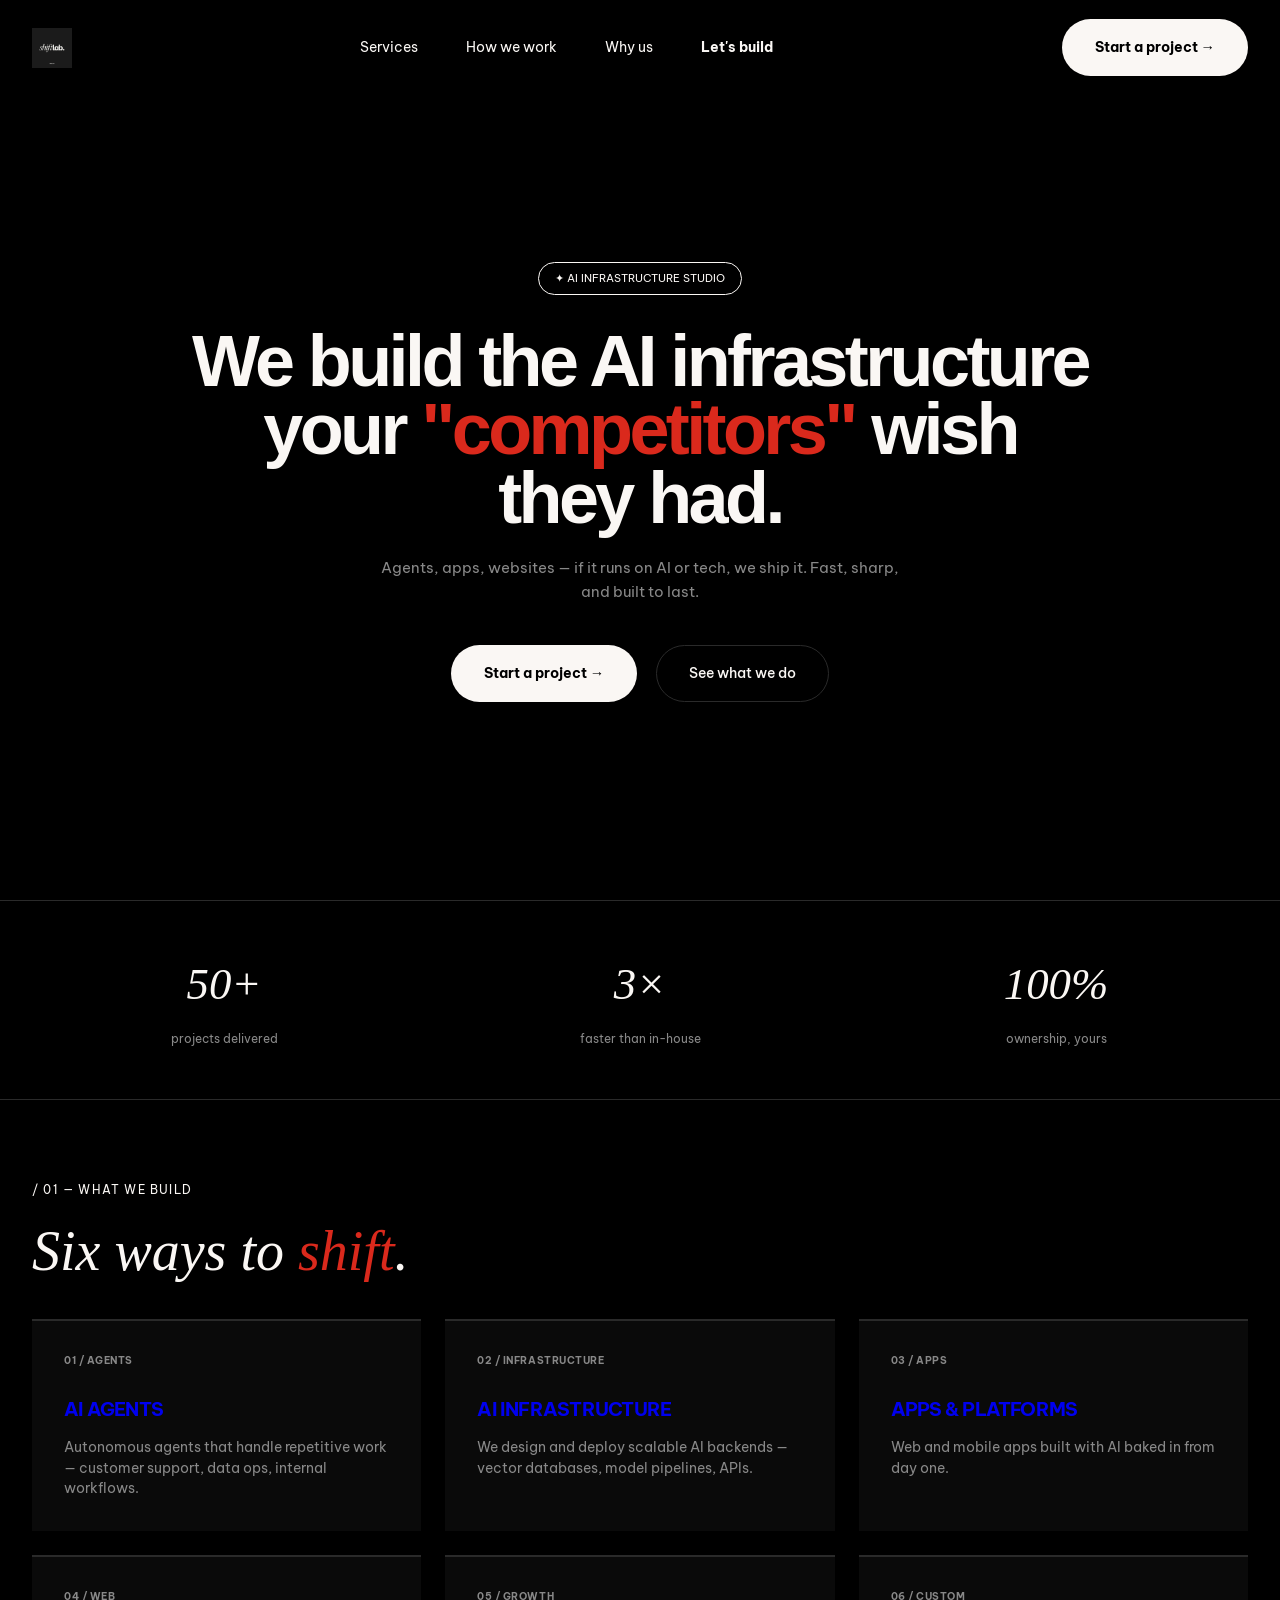
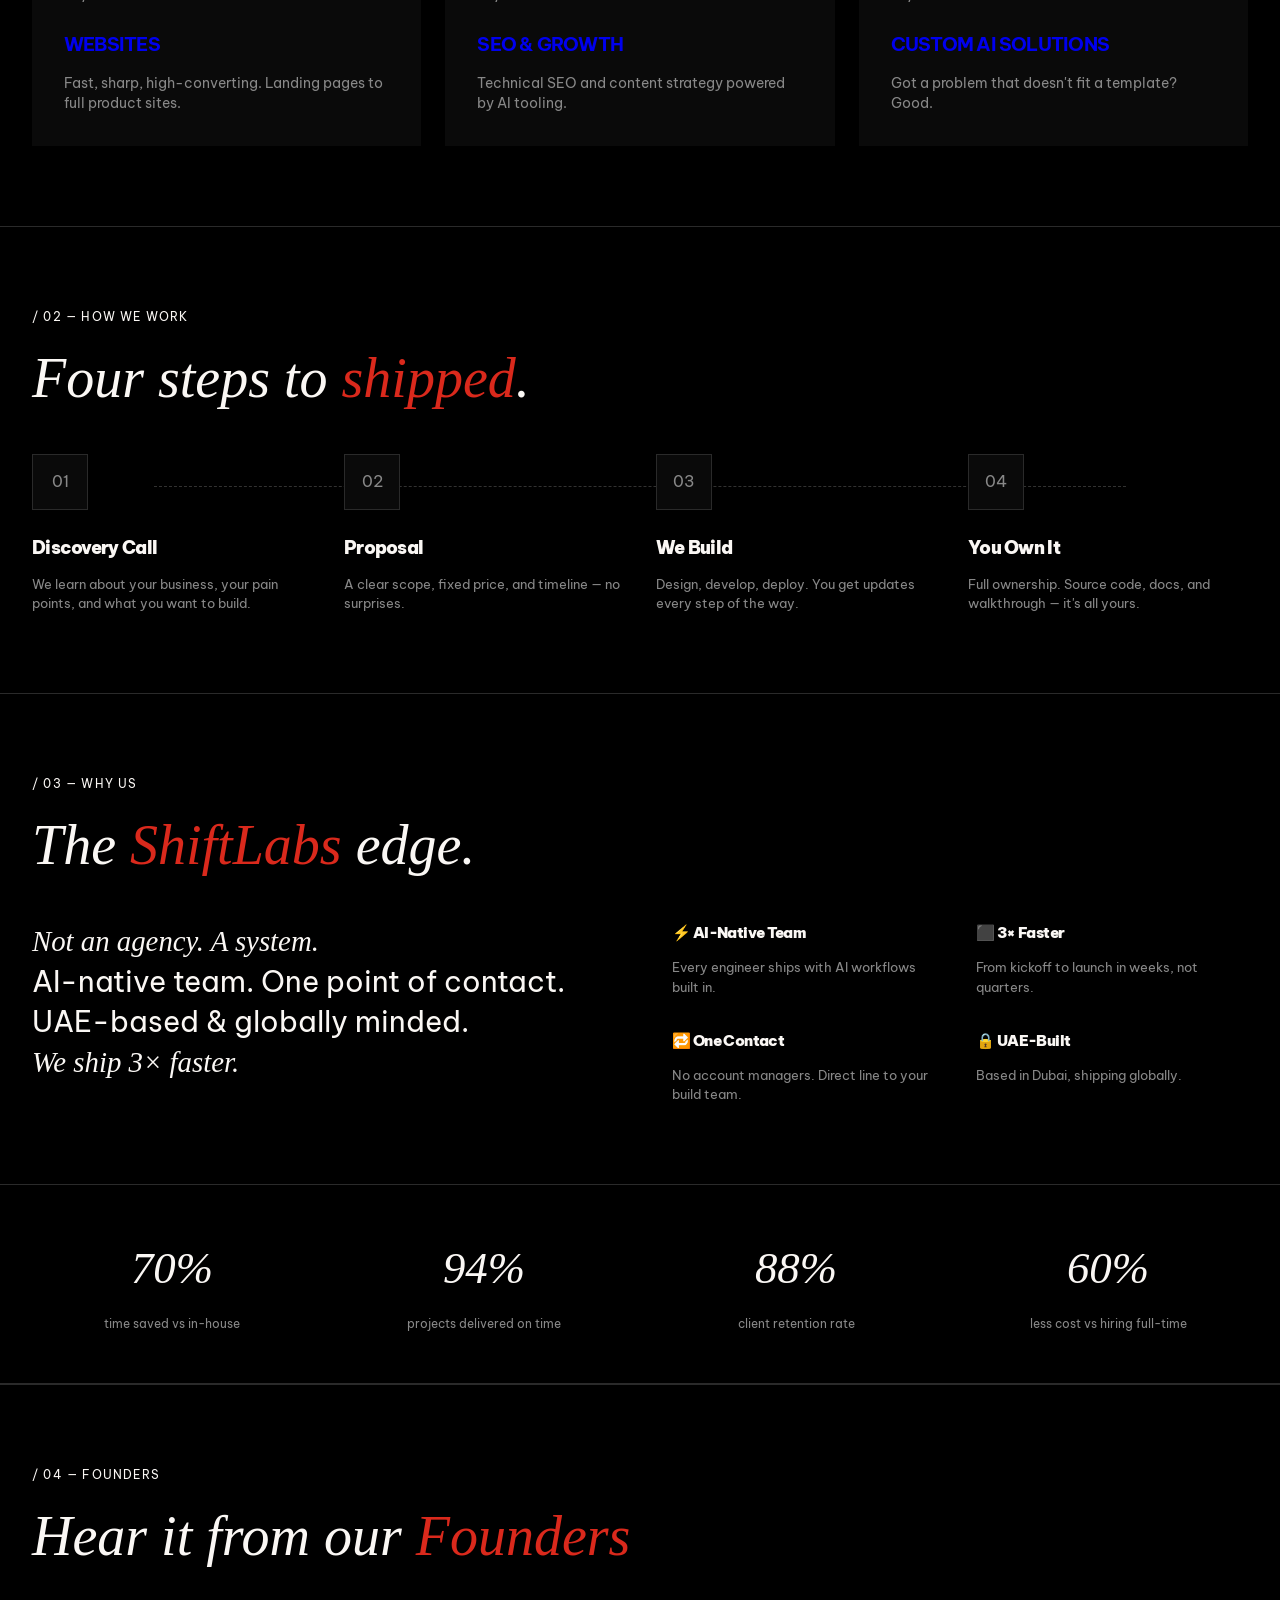
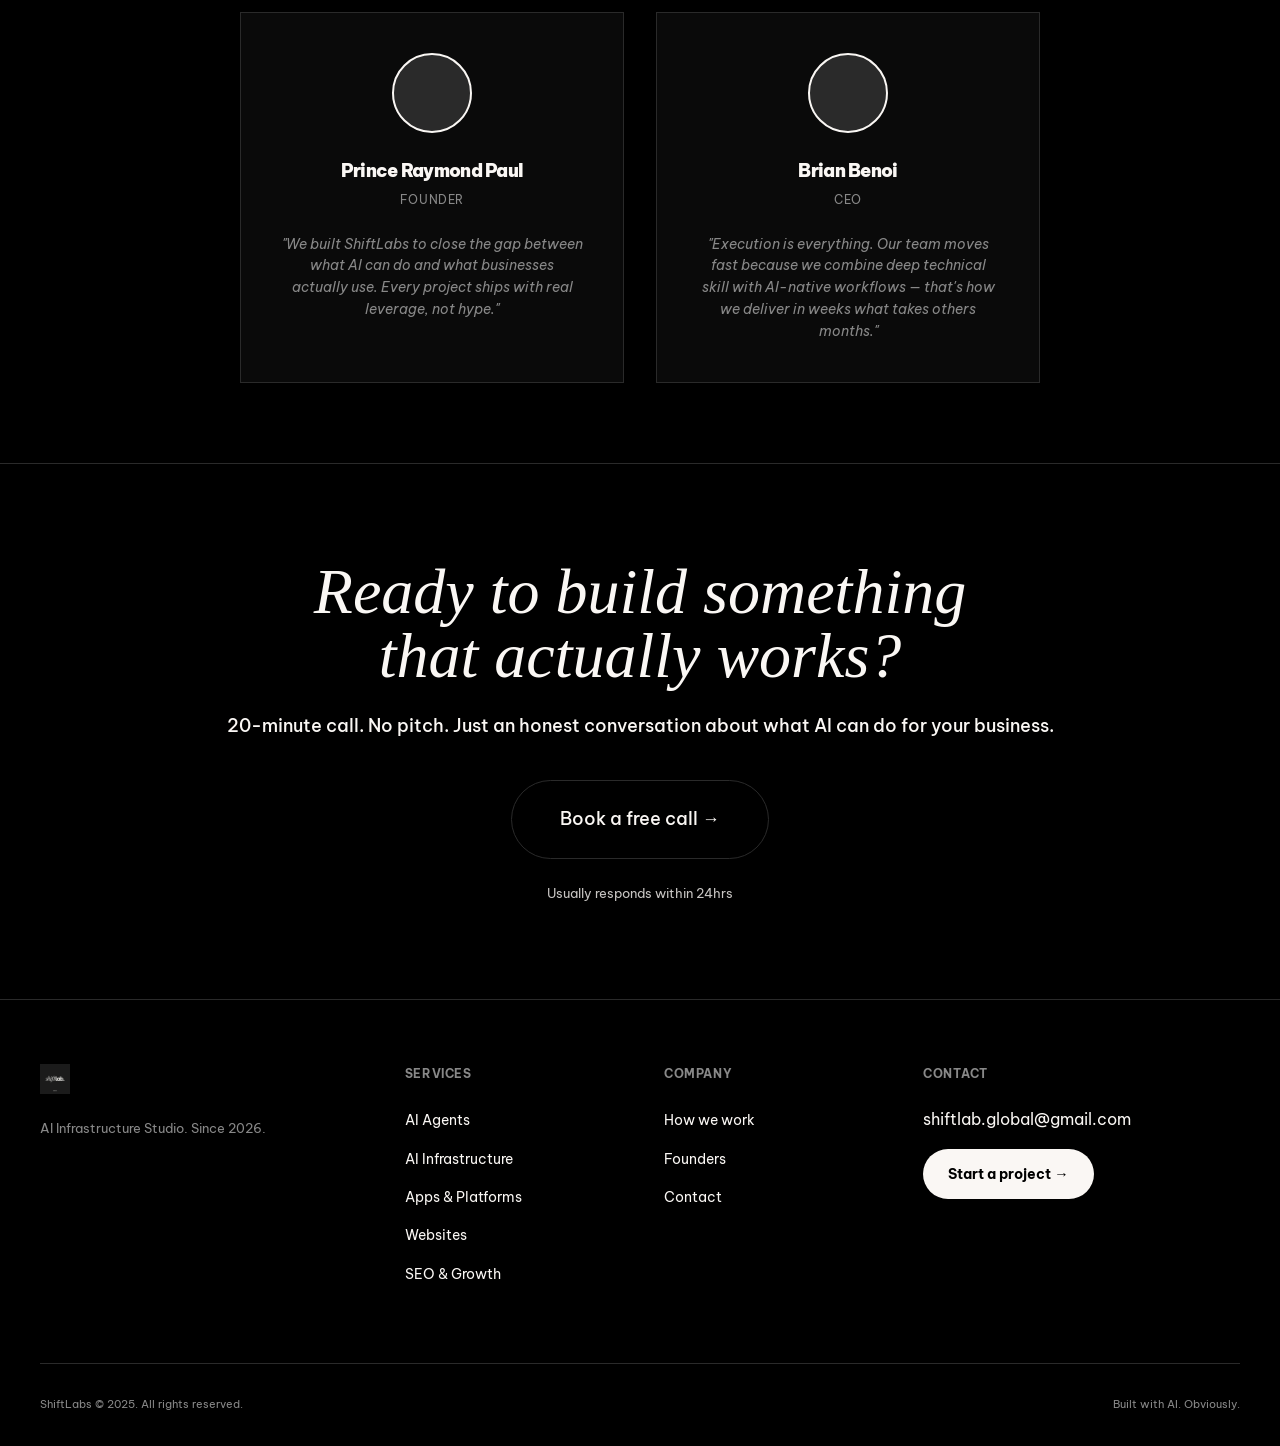
==== index.html @ 35744b7e "Add 6 project pages (Nova, Atlas, Flow, Vertex, Rise, Synapse) with linked service cards" ====
<!DOCTYPE html>
<html lang="en">
<head>
    <meta charset="UTF-8">
    <meta name="viewport" content="width=device-width, initial-scale=1.0">
    <title>ShiftLabs — AI Infrastructure Agency</title>
    <link rel="preconnect" href="https://fonts.googleapis.com">
    <link rel="preconnect" href="https://fonts.gstatic.com" crossorigin>
    <link href="https://fonts.googleapis.com/css2?family=Be+Vietnam+Pro:wght@400;500;700;900&family=DM+Serif+Display:ital@1&family=Space+Mono:wght@400;700&display=swap" rel="stylesheet">
    <link rel="stylesheet" href="index.css">
</head>
<body>

    <nav id="navbar">
        <a href="#" class="logo">
            <img src="logo-dark.png" alt="ShiftLabs logo" style="height: 40px; width: auto;">
        </a>
        <div class="nav-links">
            <a href="#services">Services</a>
            <a href="#process">How we work</a>
            <a href="#why-us">Why us</a>
            <a href="#final-cta">Let's build</a>
        </div>
        <a href="https://cal.com/prince-raymond-paul-zqkent/30min" target="_blank" class="btn btn-primary">Start a project →</a>
    </nav>

    <main>
        <!-- HERO -->
        <section id="hero">
            <div class="hero-content">
                <div class="badge">✦ AI Infrastructure Studio</div>
                <h1 class="hero-title">
                    We build the AI infrastructure your <span class="highlight-red">"competitors"</span> wish they had.
                </h1>
                <p class="hero-sub">
                    Agents, apps, websites — if it runs on AI or tech, we ship it. Fast, sharp, and built to last.
                </p>
                <div class="hero-ctas">
                    <a href="https://cal.com/prince-raymond-paul-zqkent/30min" target="_blank" class="btn btn-primary">Start a project →</a>
                    <a href="#services" class="btn btn-outline">See what we do</a>
                </div>
            </div>
        </section>

        <!-- STATS BAND -->
        <section id="stats-band" class="full">
            <div class="container">
                <div class="stats-grid">
                    <div class="stat-item">
                        <span class="stat-value">50+</span>
                        <span class="stat-label">Projects delivered</span>
                    </div>
                    <div class="stat-item">
                        <span class="stat-value">3×</span>
                        <span class="stat-label">Faster than in-house</span>
                    </div>
                    <div class="stat-item">
                        <span class="stat-value">100%</span>
                        <span class="stat-label">Ownership, yours</span>
                    </div>
                </div>
            </div>
        </section>

        <!-- WHAT WE BUILD / SERVICES -->
        <section id="services">
            <span class="section-label">/ 01 — WHAT WE BUILD</span>
            <h2 class="serif">Six ways to <span class="highlight-red">shift</span>.</h2>

            <div class="services-grid">
                <a href="projects/nova.html" class="card" style="text-decoration: none; display: block;">
                    <div class="card-tag">01 / AGENTS</div>
                    <h3 class="card-title">AI Agents</h3>
                    <p class="card-body">
                        Autonomous agents that handle repetitive work — customer support, data ops, internal workflows.
                    </p>
                </a>
                <a href="projects/atlas.html" class="card" style="text-decoration: none; display: block;">
                    <div class="card-tag">02 / INFRASTRUCTURE</div>
                    <h3 class="card-title">AI Infrastructure</h3>
                    <p class="card-body">
                        We design and deploy scalable AI backends — vector databases, model pipelines, APIs.
                    </p>
                </a>
                <a href="projects/flow.html" class="card" style="text-decoration: none; display: block;">
                    <div class="card-tag">03 / APPS</div>
                    <h3 class="card-title">Apps & Platforms</h3>
                    <p class="card-body">
                        Web and mobile apps built with AI baked in from day one.
                    </p>
                </a>
                <a href="projects/vertex.html" class="card" style="text-decoration: none; display: block;">
                    <div class="card-tag">04 / WEB</div>
                    <h3 class="card-title">Websites</h3>
                    <p class="card-body">
                        Fast, sharp, high-converting. Landing pages to full product sites.
                    </p>
                </a>
                <a href="projects/rise.html" class="card" style="text-decoration: none; display: block;">
                    <div class="card-tag">05 / GROWTH</div>
                    <h3 class="card-title">SEO & Growth</h3>
                    <p class="card-body">
                        Technical SEO and content strategy powered by AI tooling.
                    </p>
                </a>
                <a href="projects/synapse.html" class="card" style="text-decoration: none; display: block;">
                    <div class="card-tag">06 / CUSTOM</div>
                    <h3 class="card-title">Custom AI Solutions</h3>
                    <p class="card-body">
                        Got a problem that doesn't fit a template? Good.
                    </p>
                </a>
            </div>
        </section>

        <!-- HOW WE WORK -->
        <section id="process">
            <span class="section-label">/ 02 — HOW WE WORK</span>
            <h2 class="serif">Four steps to <span class="highlight-red">shipped</span>.</h2>

            <div class="process-timeline">
                <div class="step">
                    <div class="step-num">01</div>
                    <h4 class="step-title">Discovery Call</h4>
                    <p class="step-desc">We learn about your business, your pain points, and what you want to build.</p>
                </div>
                <div class="step">
                    <div class="step-num">02</div>
                    <h4 class="step-title">Proposal</h4>
                    <p class="step-desc">A clear scope, fixed price, and timeline — no surprises.</p>
                </div>
                <div class="step">
                    <div class="step-num">03</div>
                    <h4 class="step-title">We Build</h4>
                    <p class="step-desc">Design, develop, deploy. You get updates every step of the way.</p>
                </div>
                <div class="step">
                    <div class="step-num">04</div>
                    <h4 class="step-title">You Own It</h4>
                    <p class="step-desc">Full ownership. Source code, docs, and walkthrough — it's all yours.</p>
                </div>
            </div>
        </section>

        <!-- WHY SHIFTLABS -->
        <section id="why-us">
            <span class="section-label">/ 03 — WHY US</span>
            <h2 class="serif">The <span class="highlight-red">ShiftLabs</span> edge.</h2>

            <div class="why-container">
                <div class="why-statement">
                    <span class="serif">Not an agency. A system.</span><br>
                    AI-native team. One point of contact.<br>
                    UAE-based & globally minded.<br>
                    <span class="serif">We ship 3× faster.</span>
                </div>
                <div class="why-props">
                    <div class="prop-item">
                        <h4>⚡ AI-Native Team</h4>
                        <p class="prop-desc">Every engineer ships with AI workflows built in.</p>
                    </div>
                    <div class="prop-item">
                        <h4>⬛ 3× Faster</h4>
                        <p class="prop-desc">From kickoff to launch in weeks, not quarters.</p>
                    </div>
                    <div class="prop-item">
                        <h4>🔁 One Contact</h4>
                        <p class="prop-desc">No account managers. Direct line to your build team.</p>
                    </div>
                    <div class="prop-item">
                        <h4>🔒 UAE-Built</h4>
                        <p class="prop-desc">Based in Dubai, shipping globally.</p>
                    </div>
                </div>
            </div>
        </section>

        <!-- OUTCOMES BAND -->
        <section id="outcomes-band" class="full">
            <div class="container">
                <div class="stats-grid">
                    <div class="stat-item">
                        <span class="stat-value">70%</span>
                        <span class="stat-label">Time saved vs in-house</span>
                    </div>
                    <div class="stat-item">
                        <span class="stat-value">94%</span>
                        <span class="stat-label">Projects delivered on time</span>
                    </div>
                    <div class="stat-item">
                        <span class="stat-value">88%</span>
                        <span class="stat-label">Client retention rate</span>
                    </div>
                    <div class="stat-item">
                        <span class="stat-value">60%</span>
                        <span class="stat-label">Less cost vs hiring full-time</span>
                    </div>
                </div>
            </div>
        </section>

        <!-- FOUNDERS -->
        <section id="founders">
            <span class="section-label">/ 04 — FOUNDERS</span>
            <h2 class="serif">Hear it from our <span class="highlight-red">Founders</span></h2>

            <div class="founders-grid">
                <div class="founder-card">
                    <div class="founder-photo"></div>
                    <h4 class="founder-name">Prince Raymond Paul</h4>
                    <span class="founder-title">Founder</span>
                    <p class="founder-quote">
                        "We built ShiftLabs to close the gap between what AI can do and what businesses actually use. Every project ships with real leverage, not hype."
                    </p>
                </div>
                <div class="founder-card">
                    <div class="founder-photo"></div>
                    <h4 class="founder-name">Brian Benoi</h4>
                    <span class="founder-title">CEO</span>
                    <p class="founder-quote">
                        "Execution is everything. Our team moves fast because we combine deep technical skill with AI-native workflows — that's how we deliver in weeks what takes others months."
                    </p>
                </div>

            </div>
        </section>

        <!-- FINAL CTA -->
        <section id="final-cta" class="full">
            <div class="container">
                <h2 class="serif">Ready to build something<br>that actually works?</h2>
                <p class="sub mono">
                    20-minute call. No pitch. Just an honest conversation about what AI can do for your business.
                </p>
                <a href="https://cal.com/prince-raymond-paul-zqkent/30min" target="_blank" class="btn btn-dark" style="padding: 1.5rem 3rem; font-size: 1.1rem;">Book a free call →</a>
                <p class="mono" style="margin-top: 1.5rem; font-size: 0.8rem; opacity: 0.8;">Usually responds within 24hrs</p>
            </div>
        </section>
    </main>

    <footer>
        <div class="container">
            <div class="footer-grid">
                <div class="footer-brand">
                    <a href="#" class="logo" style="margin-bottom: 1.5rem;">
                        <img src="logo-dark.png" alt="ShiftLabs logo" style="height: 30px; width: auto;">
                    </a>
                    <p class="mono" style="color: var(--muted); font-size: 0.8rem;">AI Infrastructure Studio. Since 2026.</p>
                </div>
                <div class="footer-col">
                    <h5>Services</h5>
                    <ul class="footer-links mono">
                        <li><a href="projects/nova.html">AI Agents</a></li>
                        <li><a href="projects/atlas.html">AI Infrastructure</a></li>
                        <li><a href="projects/flow.html">Apps & Platforms</a></li>
                        <li><a href="projects/vertex.html">Websites</a></li>
                        <li><a href="projects/rise.html">SEO & Growth</a></li>
                    </ul>
                </div>
                <div class="footer-col">
                    <h5>Company</h5>
                    <ul class="footer-links mono">
                        <li><a href="#">How we work</a></li>
                        <li><a href="#">Founders</a></li>
                        <li><a href="#">Contact</a></li>
                    </ul>
                </div>
                <div class="footer-col" id="contact">
                    <h5>Contact</h5>
                    <a href="mailto:shiftlab.global@gmail.com" class="mono" style="color: var(--cream); text-decoration: none; display: block; margin-bottom: 1rem;">shiftlab.global@gmail.com</a>
                    <a href="https://cal.com/prince-raymond-paul-zqkent/30min" target="_blank" class="btn btn-primary" style="padding: 0.8rem 1.5rem;">Start a project →</a>
                </div>
            </div>
            <div class="footer-bottom mono">
                <span>ShiftLabs © 2025. All rights reserved.</span>
                <span>Built with AI. Obviously.</span>
            </div>
        </div>
    </footer>

    <script>
        const navbar = document.getElementById('navbar');
        window.addEventListener('scroll', () => {
            if (window.scrollY > 50) {
                navbar.style.background = 'rgba(0, 0, 0, 0.9)';
                navbar.style.borderBottomColor = 'var(--border)';
            } else {
                navbar.style.background = 'transparent';
                navbar.style.borderBottomColor = 'transparent';
            }
        });
    </script>
</body>
</html>
---- index.css ----
:root {
  --bg: #000000;
  --surface: #0a0a0a;
  --accent: #FAF7F4;
  --cream: #FAF7F4;
  --muted: #888888;
  --border: #2A2A2A;
  --font-display: "Times New Roman", "Times", serif;
  --font-main: "Be Vietnam Pro", sans-serif;
  --radius: 12px;
  --transition: all 0.4s cubic-bezier(0.23, 1, 0.32, 1);
}

* {
  margin: 0;
  padding: 0;
  box-sizing: border-box;
  -webkit-font-smoothing: antialiased;
}

body {
  background-color: var(--bg);
  color: var(--cream);
  font-family: var(--font-main);
  overflow-x: hidden;
  line-height: 1.6;
}

h1, h2, h3, h4 {
  font-family: var(--font-main);
  font-style: normal;
  font-weight: 900;
  letter-spacing: -0.04em;
}

.serif {
  font-family: var(--font-display) !important;
  font-style: italic !important;
  font-weight: 400 !important;
  letter-spacing: 0;
}

.mono {
  font-family: var(--font-main);
  text-transform: none;
}

h1 { font-size: clamp(2.5rem, 6vw, 4.5rem); line-height: 0.95; font-weight: 900; }
h2 { font-size: clamp(2.5rem, 5vw, 3.5rem); line-height: 1.0; font-weight: 800; }
h3 { font-size: 1.8rem; font-weight: 700; }

.hero-title {
  font-family: "Helvetica Neue", "Helvetica", "Arial", sans-serif !important;
  font-weight: 900;
  letter-spacing: -0.05em;
}

.highlight-red {
  color: #da291c;
}

.section-label {
  color: var(--accent);
  font-size: 0.75rem;
  letter-spacing: 0.1em;
  margin-bottom: 1.5rem;
  display: block;
}

.btn {
  display: inline-flex;
  align-items: center;
  padding: 1rem 2rem;
  border-radius: 9999px;
  text-decoration: none;
  font-family: var(--font-main);
  font-weight: 500;
  font-size: 0.9rem;
  transition: var(--transition);
  cursor: pointer;
  border: 1px solid transparent;
}

.btn-primary {
  background-color: var(--accent);
  color: var(--bg);
  font-weight: 700;
}

.btn-primary:hover {
  transform: translateY(-2px);
  box-shadow: 0 10px 30px rgba(255, 255, 255, 0.1);
}

.btn-outline {
  border-color: var(--border);
  color: var(--cream);
}

.btn-outline:hover {
  border-color: var(--accent);
  color: var(--accent);
}

.btn-dark {
  background-color: var(--bg);
  color: var(--cream);
  border: 1px solid var(--border);
}

.btn-dark:hover {
  background-color: var(--surface);
  border-color: var(--accent);
}

section {
  padding: 5rem 2rem;
  position: relative;
  max-width: 1400px;
  margin: 0 auto;
  width: 100%;
}

section.full {
  max-width: 100%;
}

.container {
  max-width: 1200px;
  margin: 0 auto;
  width: 100%;
}

/* Navbar */
nav {
  position: fixed;
  top: 0;
  left: 0;
  width: 100%;
  padding: 1.2rem 2rem;
  display: flex;
  justify-content: space-between;
  align-items: center;
  z-index: 1000;
  border-bottom: 1px solid var(--border);
  background: rgba(0, 0, 0, 0.8);
  backdrop-filter: blur(20px);
}

.logo {
  font-size: 1.5rem;
  color: var(--accent);
  text-decoration: none;
  display: flex;
  align-items: baseline;
}

.nav-links {
  display: flex;
  gap: 3rem;
}

.nav-links a:last-child {
  color: var(--accent);
  font-weight: 700;
}

.nav-links a {
  color: var(--cream);
  text-decoration: none;
  font-size: 0.9rem;
  transition: var(--transition);
}

.nav-links a:hover {
  color: var(--accent);
}

/* Hero */
#hero {
  min-height: 100vh;
  display: flex;
  flex-direction: column;
  justify-content: center;
  align-items: center;
  text-align: center;
  padding-top: 6rem;
  padding-bottom: 2rem;
}

.hero-content {
  max-width: 900px;
}

.badge {
  display: inline-block;
  padding: 0.4rem 1rem;
  border: 1px solid var(--accent);
  color: var(--accent);
  border-radius: 9999px;
  font-size: 0.7rem;
  margin-bottom: 2rem;
  text-transform: uppercase;
}

.hero-sub {
  color: var(--muted);
  max-width: 520px;
  margin: 1.5rem auto 2.5rem;
  font-size: 0.95rem;
}

.hero-ctas {
  display: flex;
  gap: 1.2rem;
  justify-content: center;
}

/* Stats Bands */
#stats-band,
#outcomes-band {
  border-top: 1px solid var(--border);
  border-bottom: 1px solid var(--border);
  padding: 3rem 2rem;
  text-align: center;
}

.stats-grid {
  display: grid;
  grid-template-columns: repeat(3, 1fr);
  gap: 3rem;
}

#outcomes-band .stats-grid {
  grid-template-columns: repeat(4, 1fr);
}

.stat-item {
  text-align: center;
}

.stat-value {
  font-family: var(--font-display);
  font-size: 2.8rem;
  font-style: italic;
  display: block;
  margin-bottom: 0.3rem;
}

.stat-label {
  color: var(--muted);
  font-size: 0.75rem;
  text-transform: lowercase;
}

/* Services - 6 cards grid */
.services-grid {
  display: grid;
  grid-template-columns: repeat(3, 1fr);
  gap: 1.5rem;
  margin-top: 2.5rem;
}

.card {
  background-color: var(--surface);
  padding: 2rem;
  border-top: 2px solid var(--border);
  transition: var(--transition);
}

.card:hover {
  border-top-color: var(--accent);
  transform: translateY(-4px);
  box-shadow: 0 10px 40px rgba(0, 0, 0, 0.4);
}

.card-tag {
  color: var(--muted);
  font-size: 0.65rem;
  margin-bottom: 1.5rem;
  font-weight: 700;
  letter-spacing: 0.05em;
}

.card-title {
  font-family: var(--font-main);
  font-size: 1.2rem;
  margin-bottom: 0.8rem;
  text-transform: uppercase;
}

.card-body {
  font-size: 0.85rem;
  color: var(--muted);
  line-height: 1.5;
}

/* Process Section */
#process {
  border-top: 1px solid var(--border);
}

.process-timeline {
  display: grid;
  grid-template-columns: repeat(4, 1fr);
  gap: 2rem;
  margin-top: 3rem;
  position: relative;
}

.process-timeline::before {
  content: "";
  position: absolute;
  top: 2rem;
  left: 10%;
  width: 80%;
  height: 1px;
  border-top: 1px dashed var(--accent);
  z-index: 0;
  opacity: 0.2;
}

.step {
  position: relative;
  z-index: 1;
}

.step-num {
  width: 3.5rem;
  height: 3.5rem;
  background-color: var(--surface);
  border: 1px solid var(--border);
  display: flex;
  align-items: center;
  justify-content: center;
  font-size: 1rem;
  color: var(--muted);
  margin-bottom: 1.5rem;
  transition: var(--transition);
}

.step:hover .step-num {
  border-color: var(--accent);
  color: var(--accent);
}

.step-title {
  font-size: 1.1rem;
  margin-bottom: 0.8rem;
}

.step-desc {
  color: var(--muted);
  font-size: 0.8rem;
  line-height: 1.5;
}

/* Why Us */
#why-us {
  border-top: 1px solid var(--border);
}

.why-container {
  display: grid;
  grid-template-columns: 1fr 1fr;
  gap: 4rem;
  margin-top: 3rem;
}

.why-statement {
  font-size: 1.8rem;
  line-height: 1.4;
}

.why-props {
  display: grid;
  grid-template-columns: 1fr 1fr;
  gap: 2rem;
}

.prop-item h4 {
  font-family: var(--font-main);
  font-style: normal;
  font-size: 0.95rem;
  margin-bottom: 0.8rem;
  display: flex;
  align-items: center;
  gap: 0.5rem;
}

.prop-desc {
  color: var(--muted);
  font-size: 0.8rem;
  line-height: 1.5;
}

/* Founders */
#founders {
  border-top: 1px solid var(--border);
}

.founders-grid {
  display: grid;
  grid-template-columns: repeat(2, 1fr);
  gap: 2rem;
  margin-top: 3rem;
  max-width: 800px;
  margin-left: auto;
  margin-right: auto;
}

.founder-card {
  background-color: var(--surface);
  padding: 2.5rem;
  border: 1px solid var(--border);
  transition: var(--transition);
  text-align: center;
}

.founder-card:hover {
  border-color: var(--accent);
  transform: translateY(-4px);
}

.founder-photo {
  width: 80px;
  height: 80px;
  border-radius: 50%;
  background-color: var(--border);
  margin: 0 auto 1.5rem;
  border: 2px solid var(--accent);
}

.founder-name {
  font-size: 1.1rem;
  margin-bottom: 0.3rem;
}

.founder-title {
  font-size: 0.75rem;
  color: var(--muted);
  display: block;
  margin-bottom: 1.5rem;
  text-transform: uppercase;
  letter-spacing: 0.05em;
}

.founder-quote {
  font-size: 0.85rem;
  color: var(--muted);
  line-height: 1.6;
  font-style: italic;
}

/* Final CTA */
#final-cta {
  background-color: #000000;
  color: var(--cream);
  padding: 6rem 2rem;
  max-width: 100%;
  text-align: center;
  border-top: 1px solid var(--border);
}

#final-cta h2 {
  font-size: 4rem;
  color: var(--cream);
  margin-bottom: 1.5rem;
}

#final-cta .sub {
  font-size: 1.1rem;
  margin-bottom: 2.5rem;
  font-weight: 500;
}

/* Footer */
footer {
  border-top: 1px solid var(--border);
}

footer .container {
  padding: 4rem 0 2rem;
}

.footer-grid {
  display: grid;
  grid-template-columns: 1.5fr 1fr 1fr 1.5fr;
  gap: 3rem;
  margin-bottom: 4rem;
}

.footer-col h5 {
  font-family: var(--font-main);
  font-size: 0.75rem;
  color: var(--muted);
  margin-bottom: 1.5rem;
  text-transform: uppercase;
  letter-spacing: 0.05em;
}

.footer-links {
  list-style: none;
}

.footer-links li {
  margin-bottom: 0.8rem;
}

.footer-links a {
  color: var(--cream);
  text-decoration: none;
  font-size: 0.85rem;
  transition: var(--transition);
}

.footer-links a:hover {
  color: var(--accent);
}

.footer-bottom {
  display: flex;
  justify-content: space-between;
  padding-top: 2rem;
  border-top: 1px solid var(--border);
  color: var(--muted);
  font-size: 0.7rem;
}

/* Responsive */
@media (max-width: 1024px) {
  .services-grid {
    grid-template-columns: repeat(2, 1fr);
  }

  .founders-grid {
    grid-template-columns: repeat(2, 1fr);
  }

  .process-timeline, .why-container, .why-props, .footer-grid {
    grid-template-columns: 1fr;
    gap: 2rem;
  }

  .process-timeline::before { display: none; }

  h1 { font-size: 3rem; }
  h2 { font-size: 2.2rem; }

  #final-cta h2 { font-size: 2.5rem; }

  .nav-links { display: none; }

  .stats-grid,
  #outcomes-band .stats-grid {
    grid-template-columns: repeat(2, 1fr);
    gap: 2rem;
  }
}

@media (max-width: 640px) {
  .services-grid {
    grid-template-columns: 1fr;
  }

  .founders-grid {
    grid-template-columns: 1fr;
  }

  #hero {
    min-height: 70vh;
  }

  section {
    padding: 3rem 1.5rem;
  }

  .stats-grid,
  #outcomes-band .stats-grid {
    grid-template-columns: 1fr;
    gap: 1.5rem;
  }

  footer .container {
    padding: 3rem 0 1.5rem;
  }
}
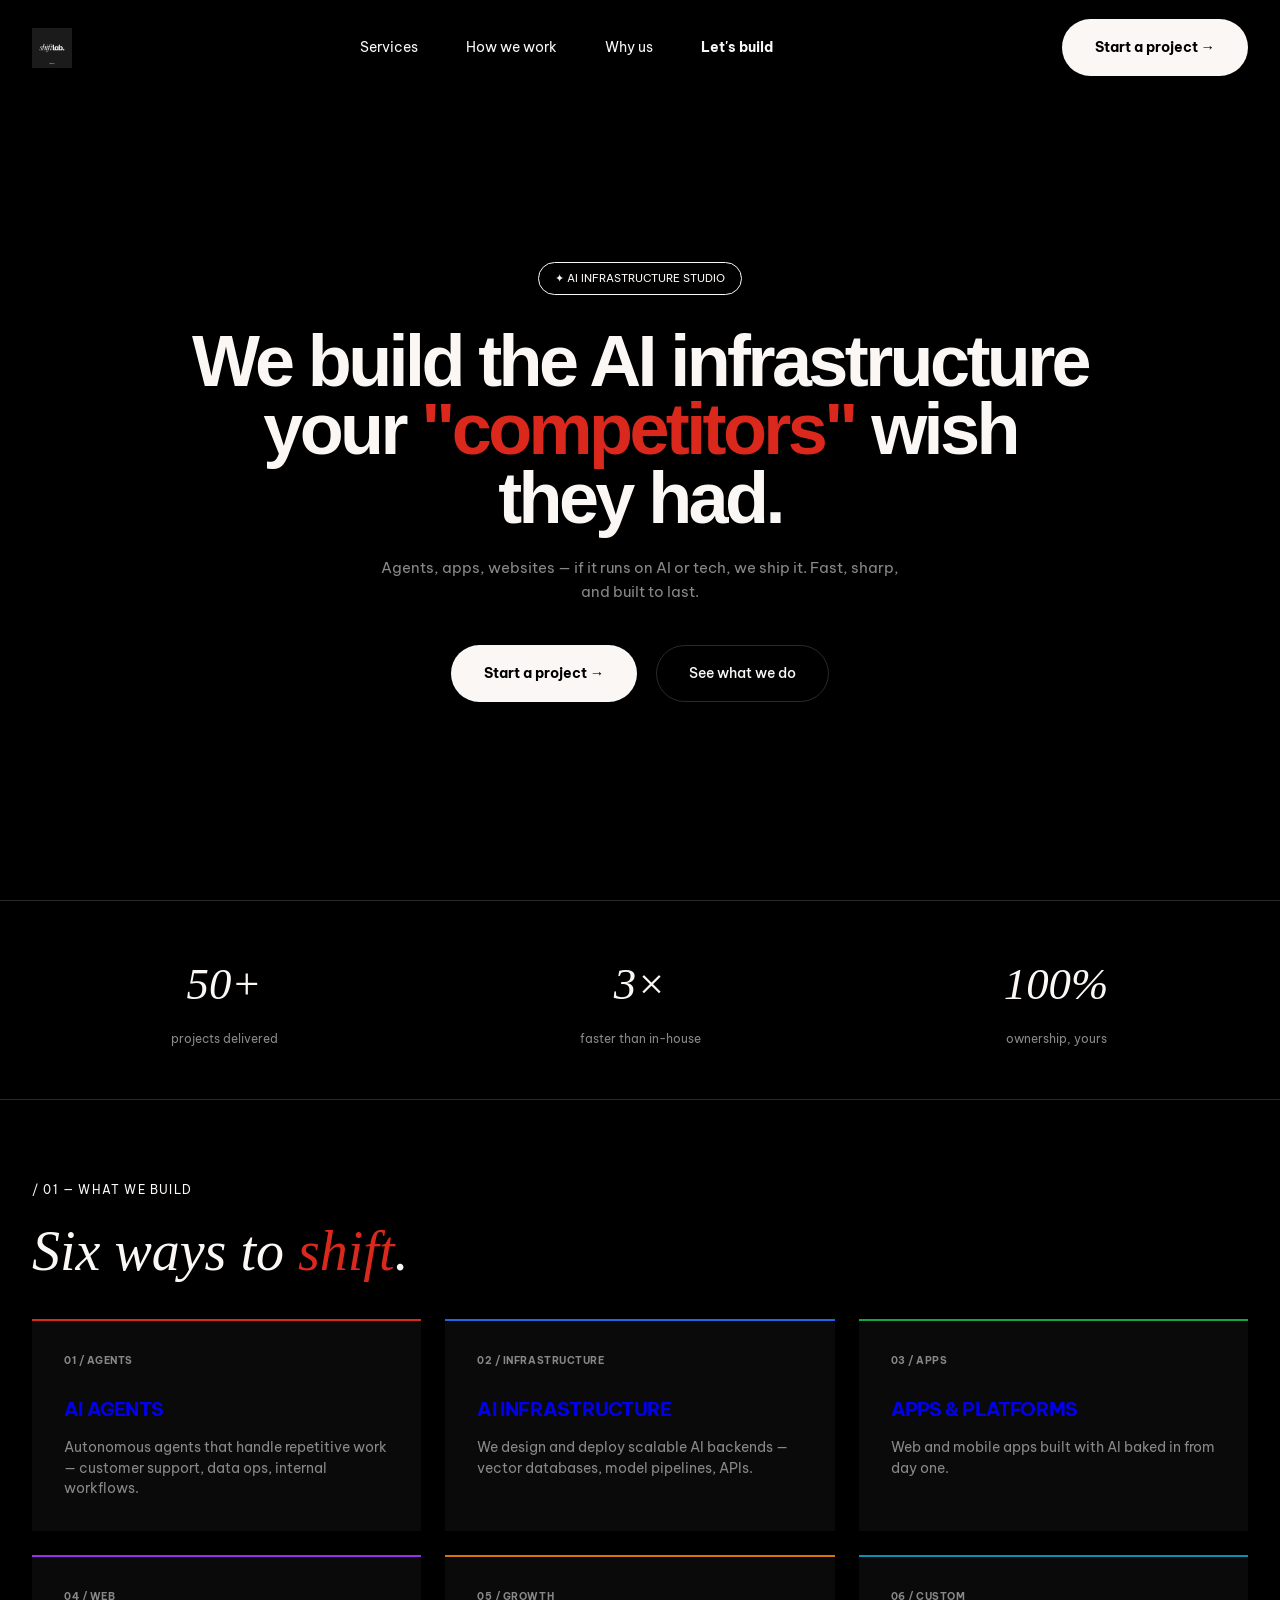
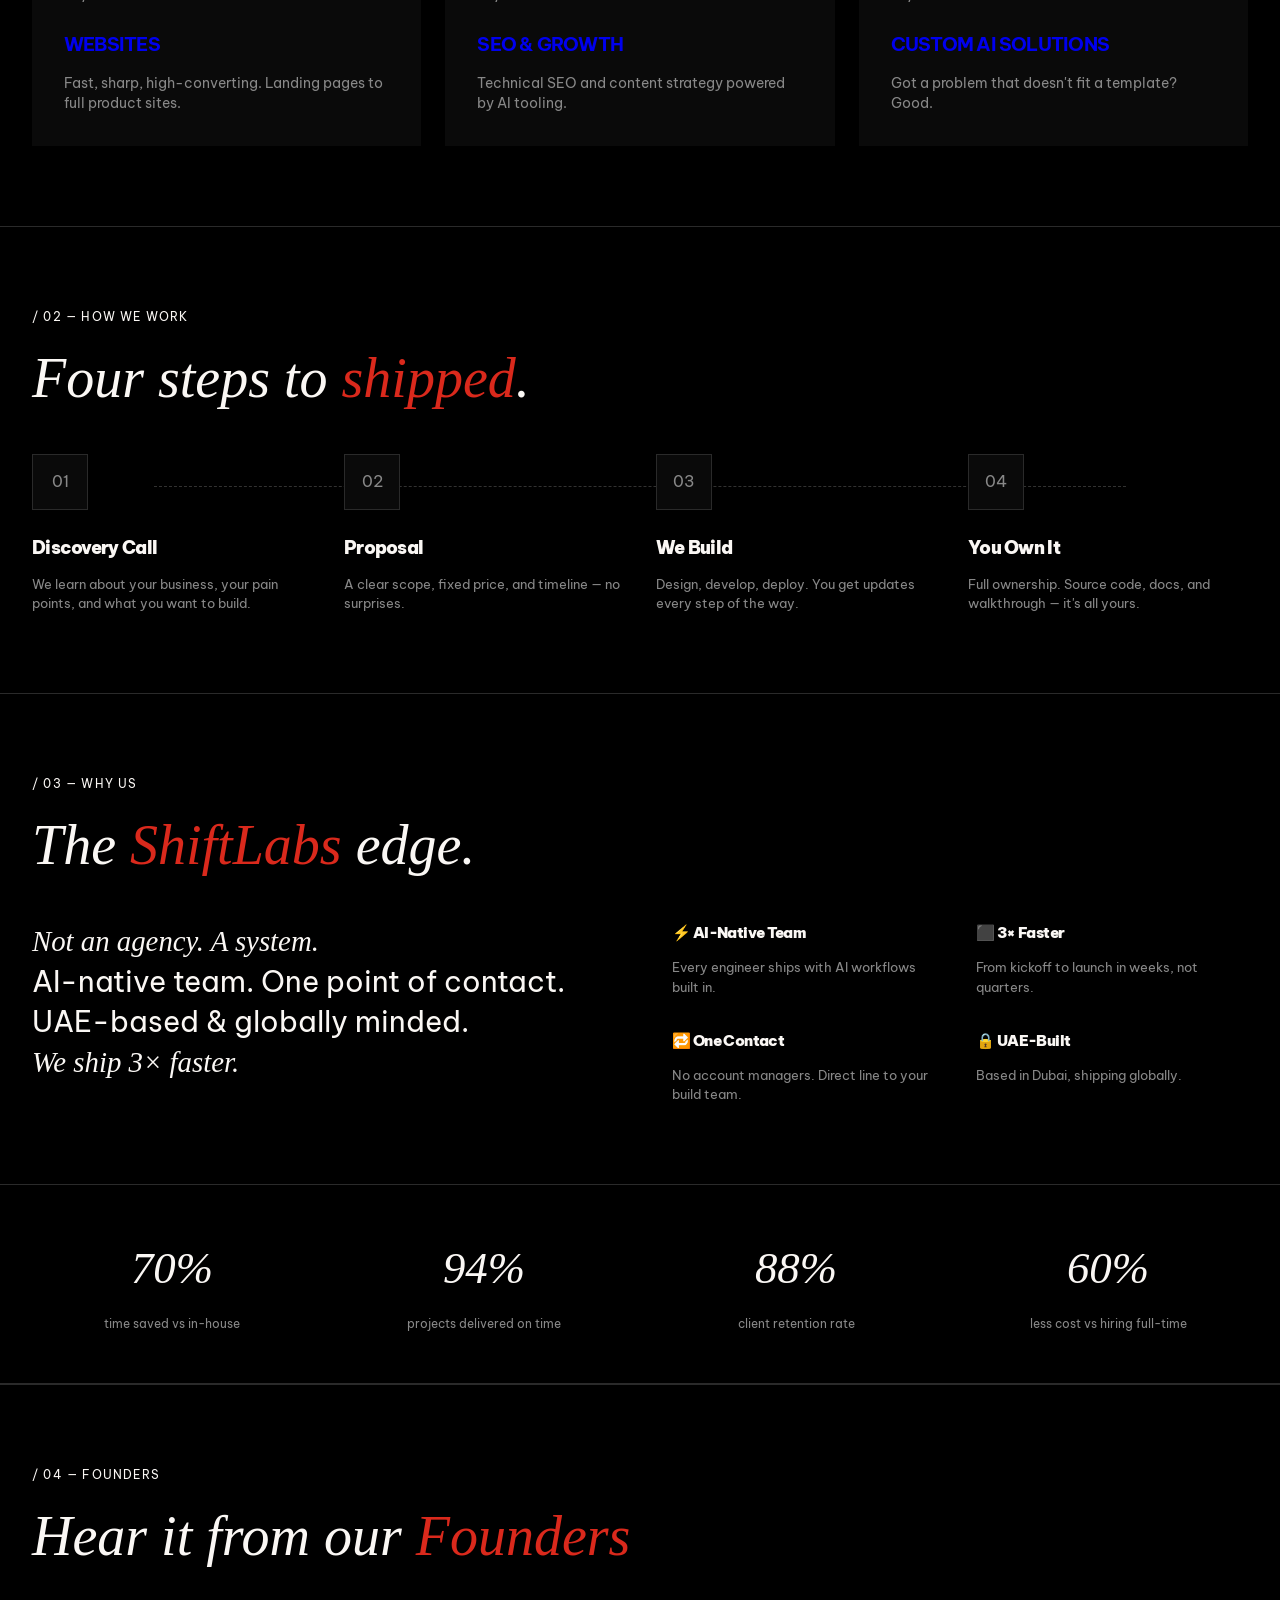
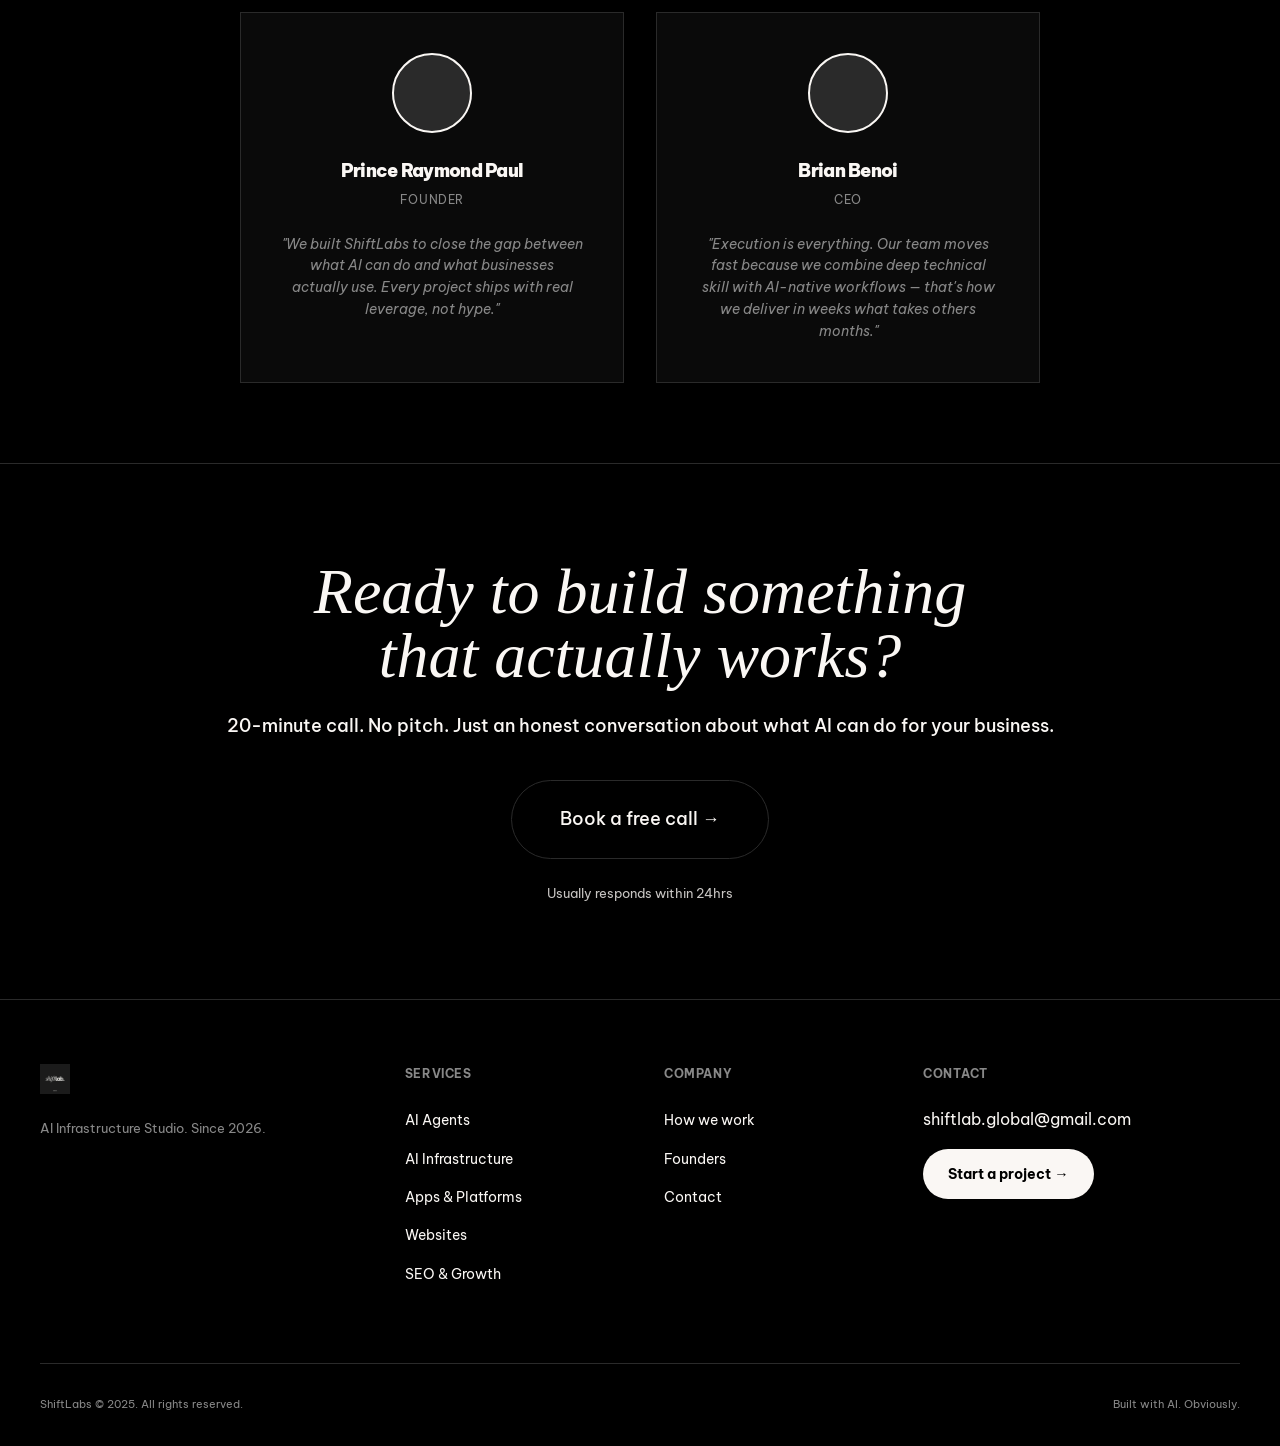
==== commit 676f2646: "Add unique accent colors to 6 service cards" ====
--- a/index.html
+++ b/index.html
@@ -68,42 +68,42 @@
             <h2 class="serif">Six ways to <span class="highlight-red">shift</span>.</h2>
 
             <div class="services-grid">
-                <a href="projects/nova.html" class="card" style="text-decoration: none; display: block;">
+                <a href="projects/nova.html" class="card card-1" style="text-decoration: none; display: block;">
                     <div class="card-tag">01 / AGENTS</div>
                     <h3 class="card-title">AI Agents</h3>
                     <p class="card-body">
                         Autonomous agents that handle repetitive work — customer support, data ops, internal workflows.
                     </p>
                 </a>
-                <a href="projects/atlas.html" class="card" style="text-decoration: none; display: block;">
+                <a href="projects/atlas.html" class="card card-2" style="text-decoration: none; display: block;">
                     <div class="card-tag">02 / INFRASTRUCTURE</div>
                     <h3 class="card-title">AI Infrastructure</h3>
                     <p class="card-body">
                         We design and deploy scalable AI backends — vector databases, model pipelines, APIs.
                     </p>
                 </a>
-                <a href="projects/flow.html" class="card" style="text-decoration: none; display: block;">
+                <a href="projects/flow.html" class="card card-3" style="text-decoration: none; display: block;">
                     <div class="card-tag">03 / APPS</div>
                     <h3 class="card-title">Apps & Platforms</h3>
                     <p class="card-body">
                         Web and mobile apps built with AI baked in from day one.
                     </p>
                 </a>
-                <a href="projects/vertex.html" class="card" style="text-decoration: none; display: block;">
+                <a href="projects/vertex.html" class="card card-4" style="text-decoration: none; display: block;">
                     <div class="card-tag">04 / WEB</div>
                     <h3 class="card-title">Websites</h3>
                     <p class="card-body">
                         Fast, sharp, high-converting. Landing pages to full product sites.
                     </p>
                 </a>
-                <a href="projects/rise.html" class="card" style="text-decoration: none; display: block;">
+                <a href="projects/rise.html" class="card card-5" style="text-decoration: none; display: block;">
                     <div class="card-tag">05 / GROWTH</div>
                     <h3 class="card-title">SEO & Growth</h3>
                     <p class="card-body">
                         Technical SEO and content strategy powered by AI tooling.
                     </p>
                 </a>
-                <a href="projects/synapse.html" class="card" style="text-decoration: none; display: block;">
+                <a href="projects/synapse.html" class="card card-6" style="text-decoration: none; display: block;">
                     <div class="card-tag">06 / CUSTOM</div>
                     <h3 class="card-title">Custom AI Solutions</h3>
                     <p class="card-body">
--- a/index.css
+++ b/index.css
@@ -269,10 +269,23 @@
 }
 
 .card:hover {
-  border-top-color: var(--accent);
   transform: translateY(-4px);
   box-shadow: 0 10px 40px rgba(0, 0, 0, 0.4);
 }
+
+.card.card-1 { border-top-color: #da291c; }
+.card.card-2 { border-top-color: #2563eb; }
+.card.card-3 { border-top-color: #16a34a; }
+.card.card-4 { border-top-color: #9333ea; }
+.card.card-5 { border-top-color: #d97706; }
+.card.card-6 { border-top-color: #0891b2; }
+
+.card.card-1:hover { border-top-color: #ff3b2e; }
+.card.card-2:hover { border-top-color: #3b82f6; }
+.card.card-3:hover { border-top-color: #22c55e; }
+.card.card-4:hover { border-top-color: #a855f7; }
+.card.card-5:hover { border-top-color: #f59e0b; }
+.card.card-6:hover { border-top-color: #22d3ee; }
 
 .card-tag {
   color: var(--muted);
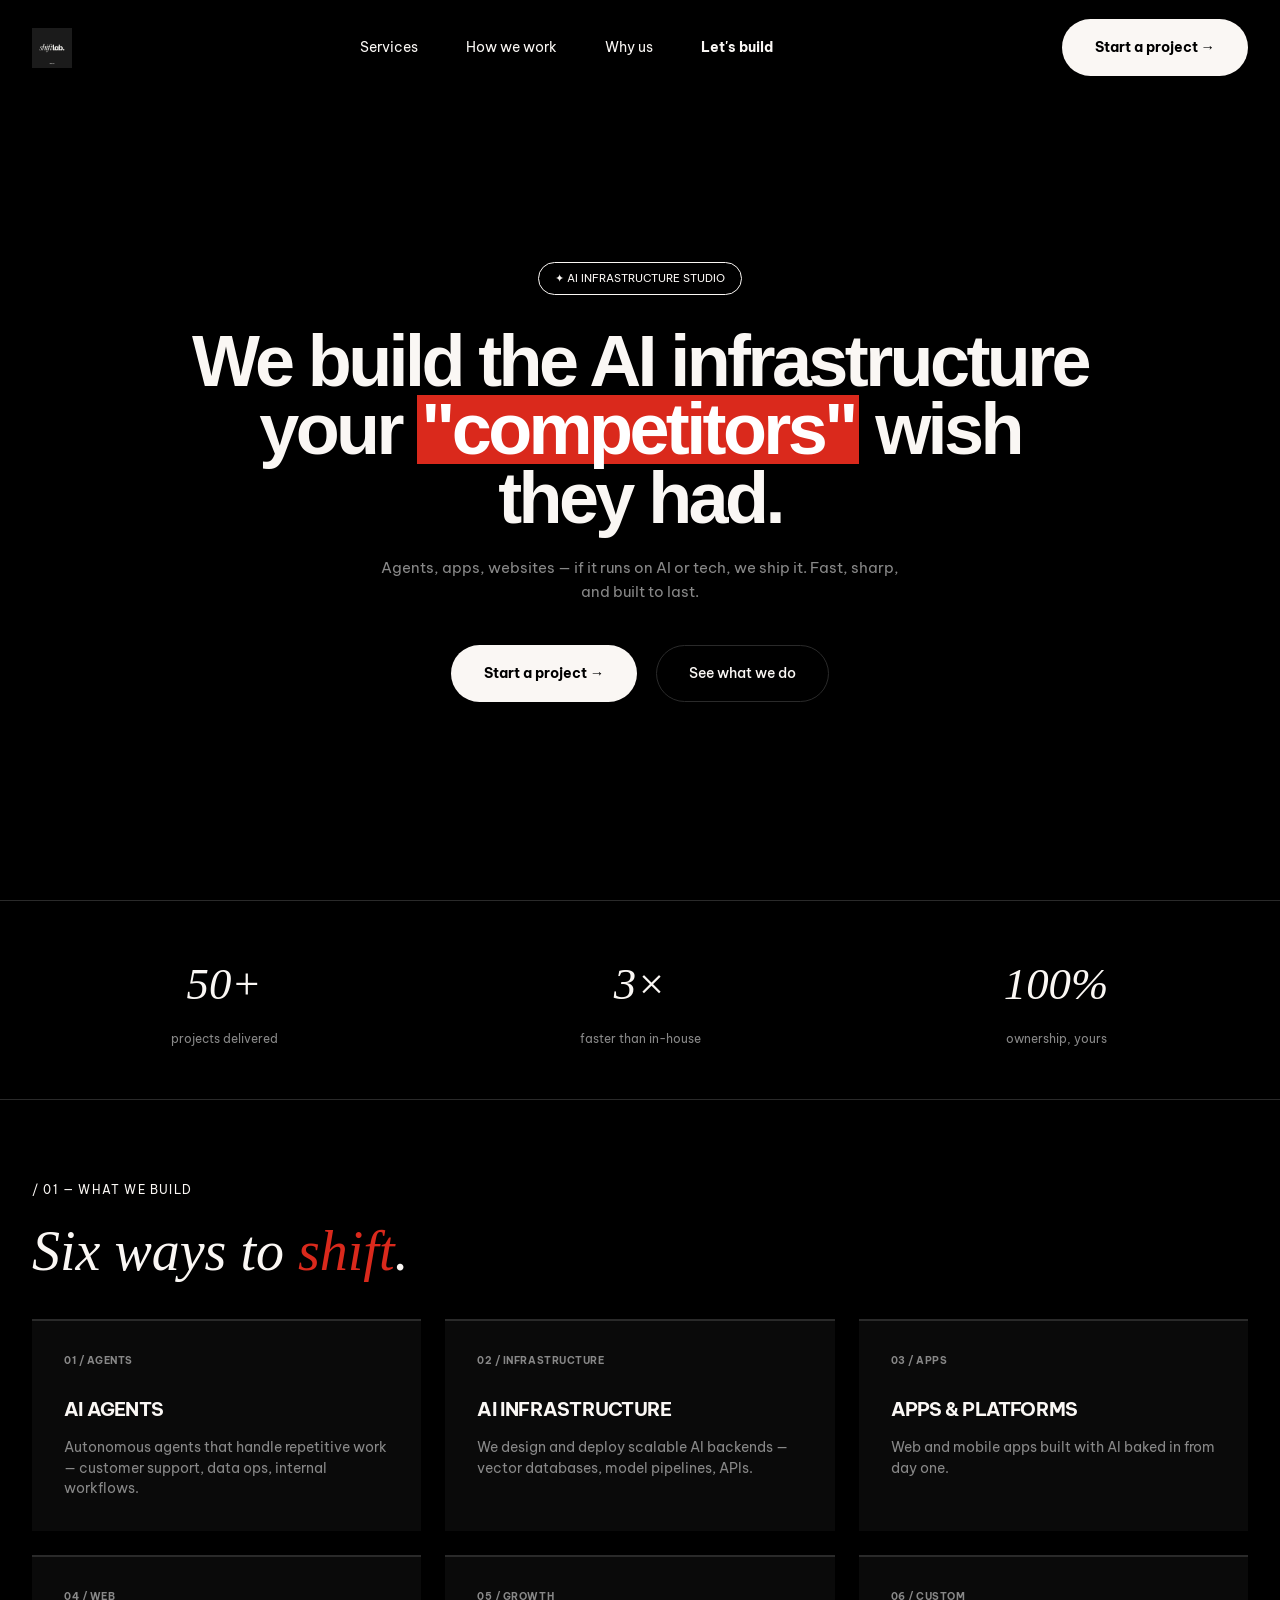
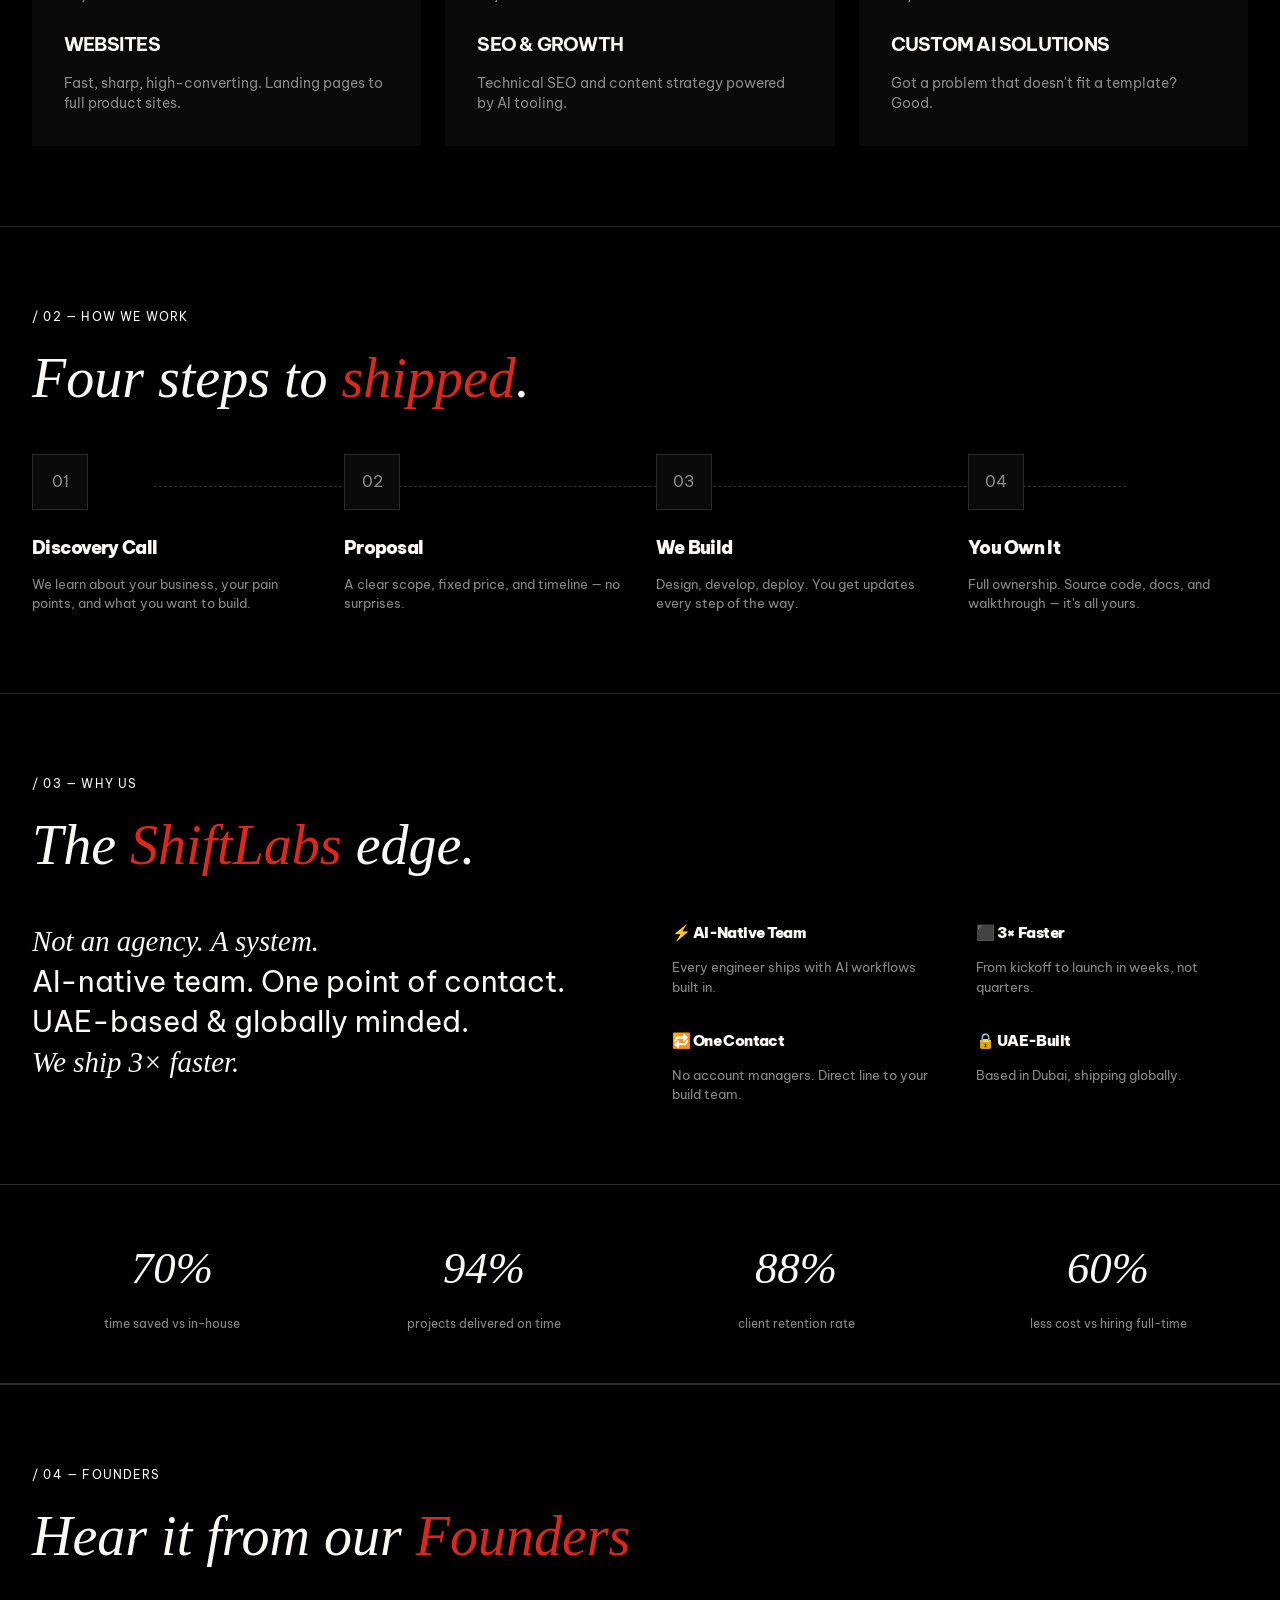
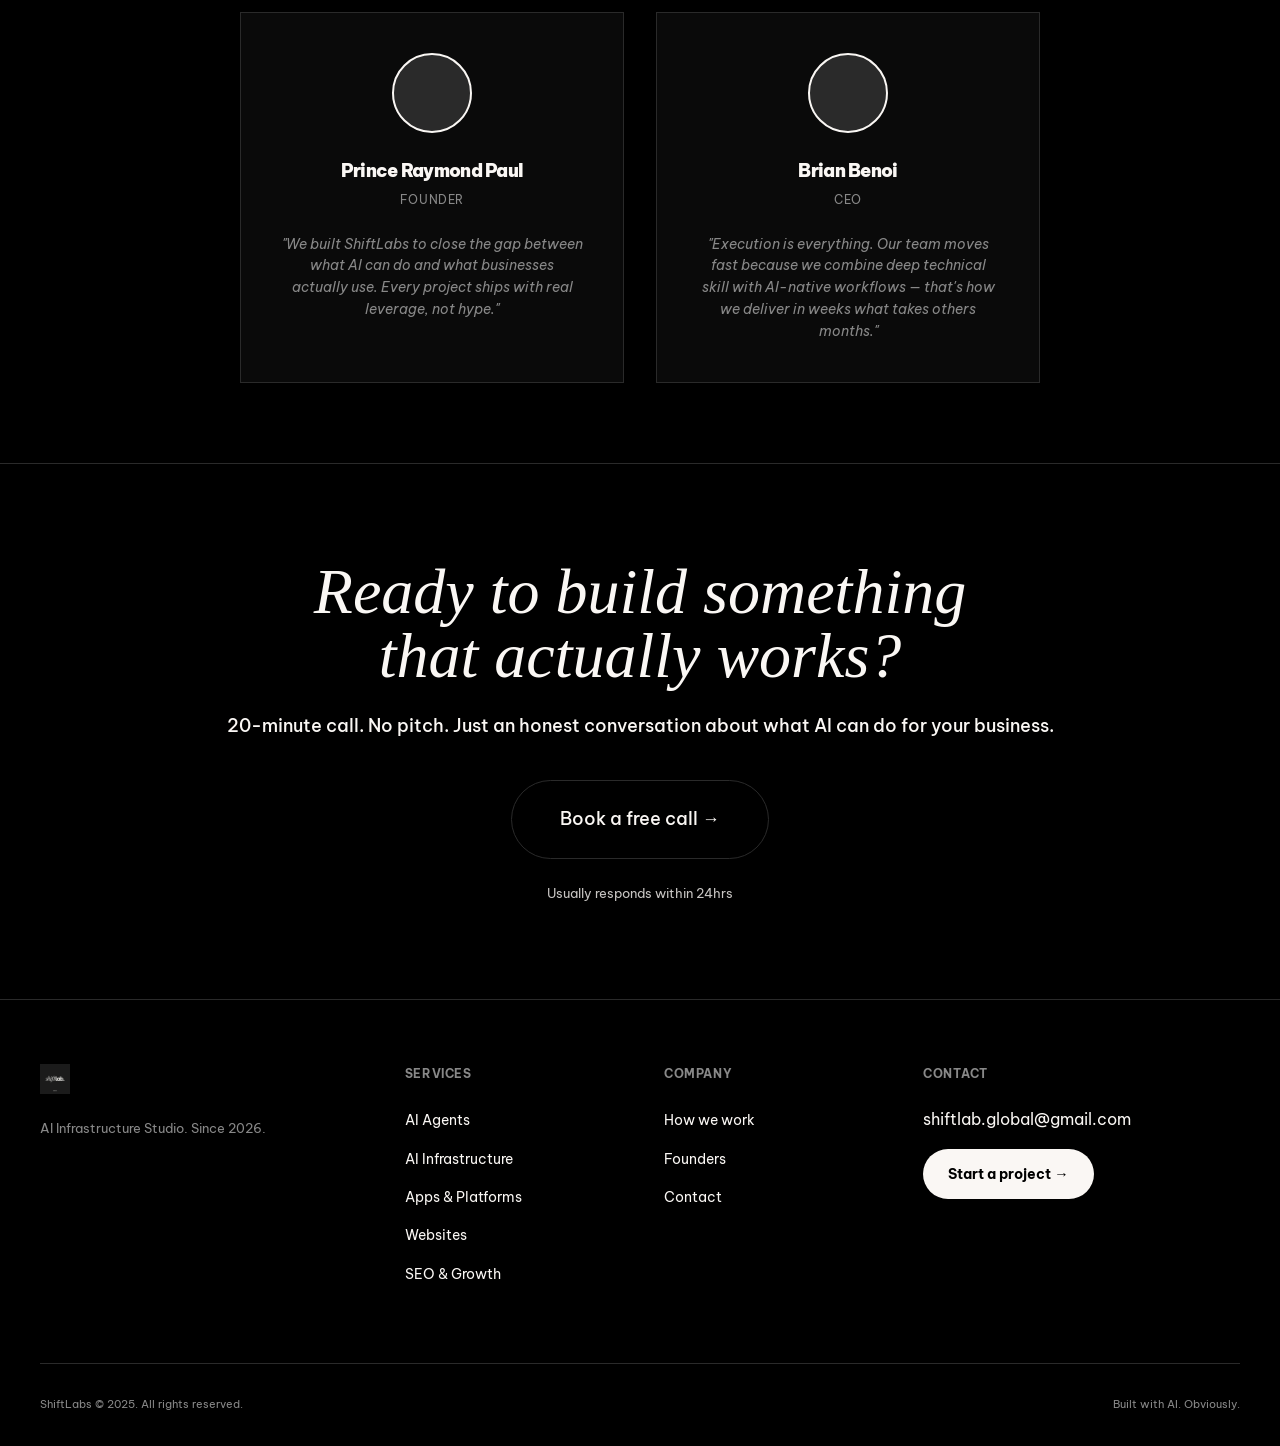
==== commit 25ac0eda: "Only highlight competitors with red background, rest stay red text" ====
--- a/index.html
+++ b/index.html
@@ -30,7 +30,7 @@
             <div class="hero-content">
                 <div class="badge">✦ AI Infrastructure Studio</div>
                 <h1 class="hero-title">
-                    We build the AI infrastructure your <span class="highlight-red">"competitors"</span> wish they had.
+                    We build the AI infrastructure your <span class="hero-highlight">"competitors"</span> wish they had.
                 </h1>
                 <p class="hero-sub">
                     Agents, apps, websites — if it runs on AI or tech, we ship it. Fast, sharp, and built to last.
--- a/index.css
+++ b/index.css
@@ -18,6 +18,11 @@
   -webkit-font-smoothing: antialiased;
 }
 
+a {
+  color: inherit;
+  text-decoration: none;
+}
+
 body {
   background-color: var(--bg);
   color: var(--cream);
@@ -57,6 +62,13 @@
 
 .highlight-red {
   color: #da291c;
+}
+
+.hero-highlight {
+  background: #da291c;
+  color: #fff;
+  padding: 0 4px;
+  display: inline-block;
 }
 
 .section-label {
@@ -273,19 +285,19 @@
   box-shadow: 0 10px 40px rgba(0, 0, 0, 0.4);
 }
 
-.card.card-1 { border-top-color: #da291c; }
-.card.card-2 { border-top-color: #2563eb; }
-.card.card-3 { border-top-color: #16a34a; }
-.card.card-4 { border-top-color: #9333ea; }
-.card.card-5 { border-top-color: #d97706; }
-.card.card-6 { border-top-color: #0891b2; }
-
-.card.card-1:hover { border-top-color: #ff3b2e; }
-.card.card-2:hover { border-top-color: #3b82f6; }
-.card.card-3:hover { border-top-color: #22c55e; }
-.card.card-4:hover { border-top-color: #a855f7; }
-.card.card-5:hover { border-top-color: #f59e0b; }
-.card.card-6:hover { border-top-color: #22d3ee; }
+.card.card-1,
+.card.card-2,
+.card.card-3,
+.card.card-4,
+.card.card-5,
+.card.card-6 { border-top-color: var(--border); }
+
+.card.card-1:hover,
+.card.card-2:hover,
+.card.card-3:hover,
+.card.card-4:hover,
+.card.card-5:hover,
+.card.card-6:hover { border-top-color: var(--cream); }
 
 .card-tag {
   color: var(--muted);
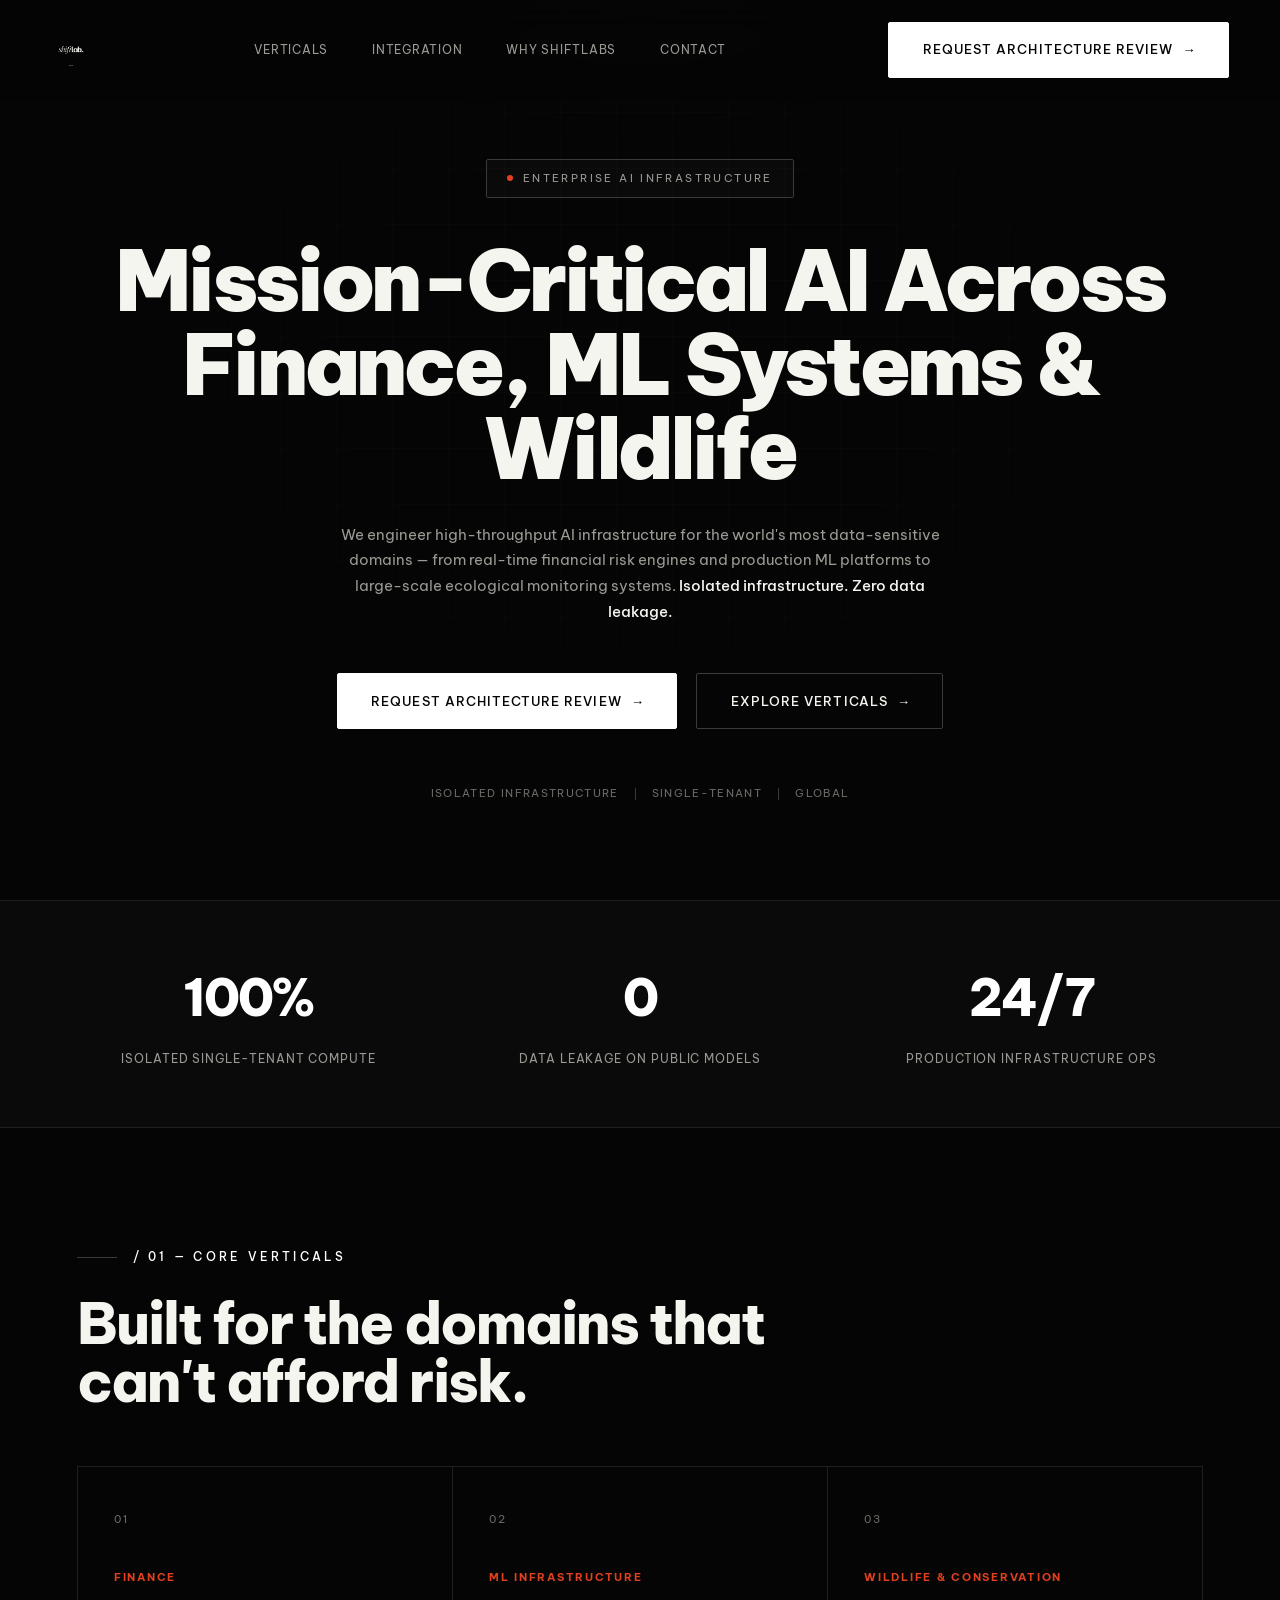
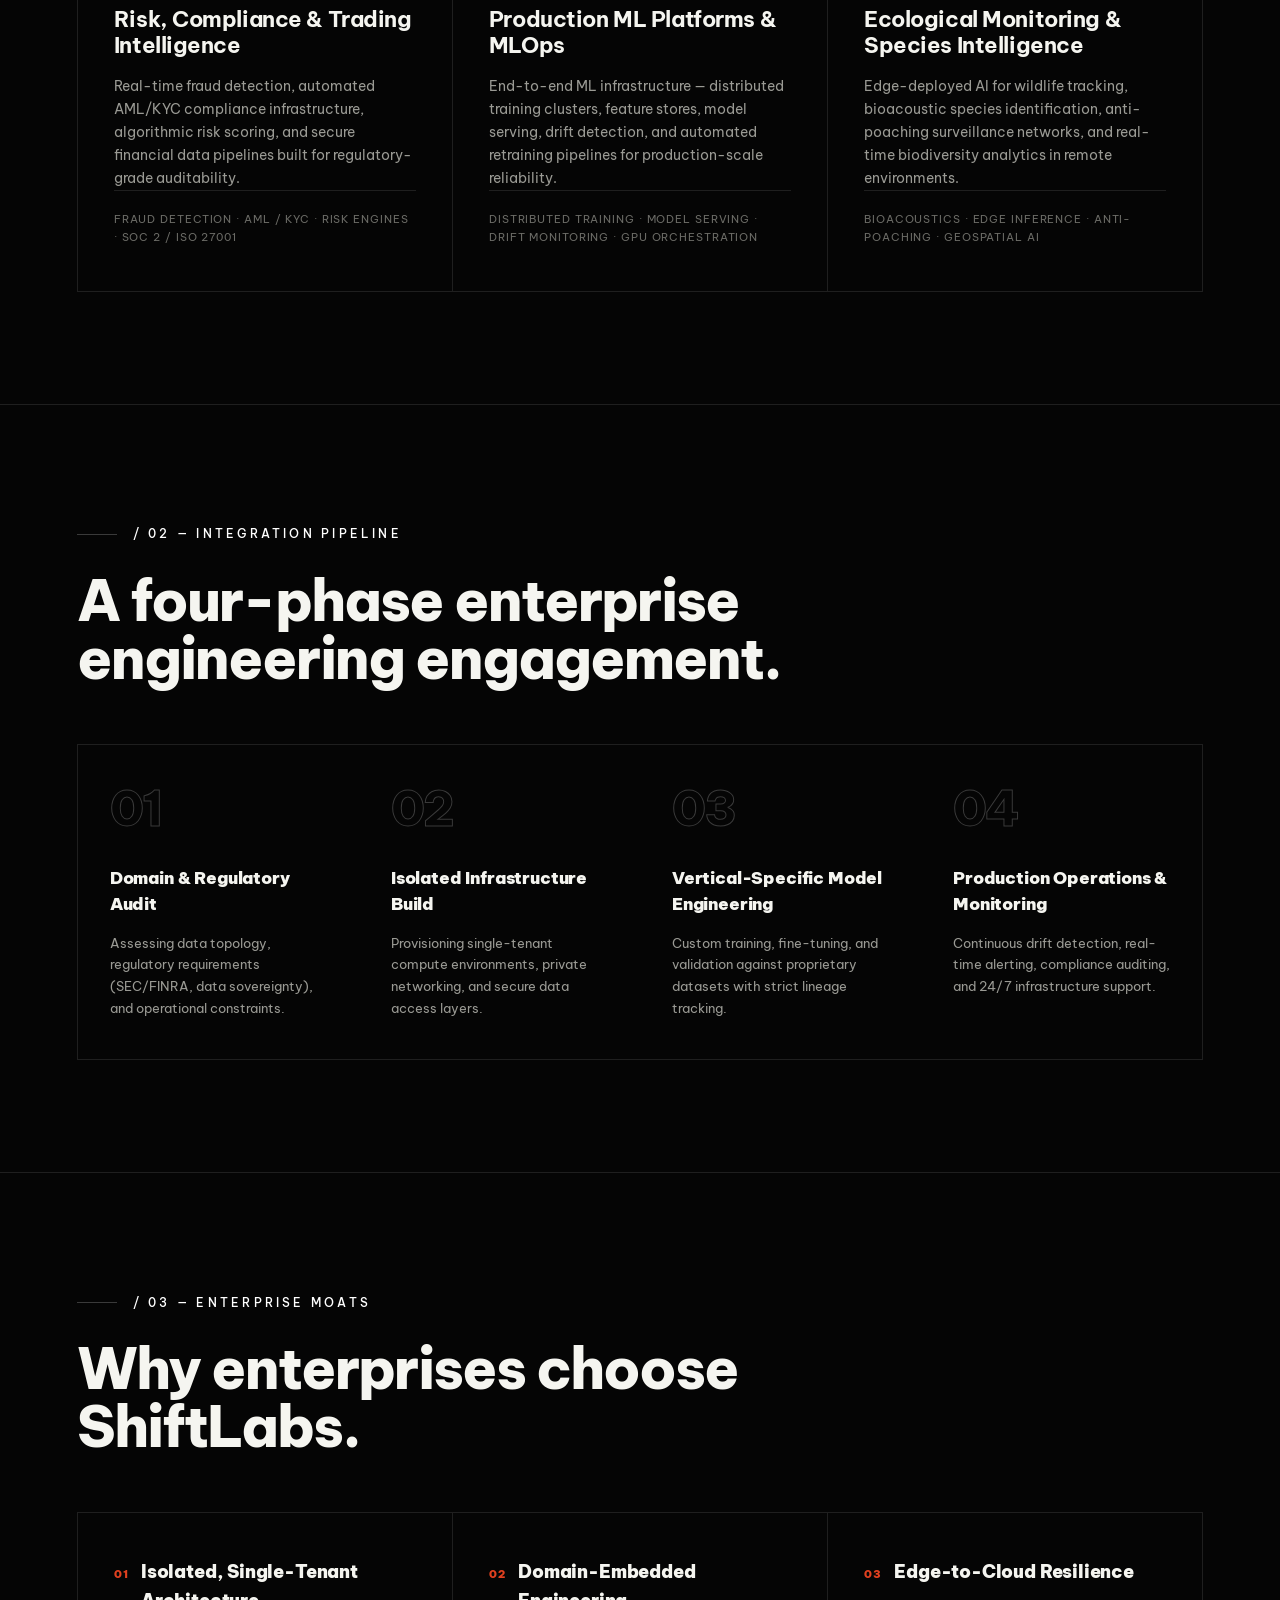
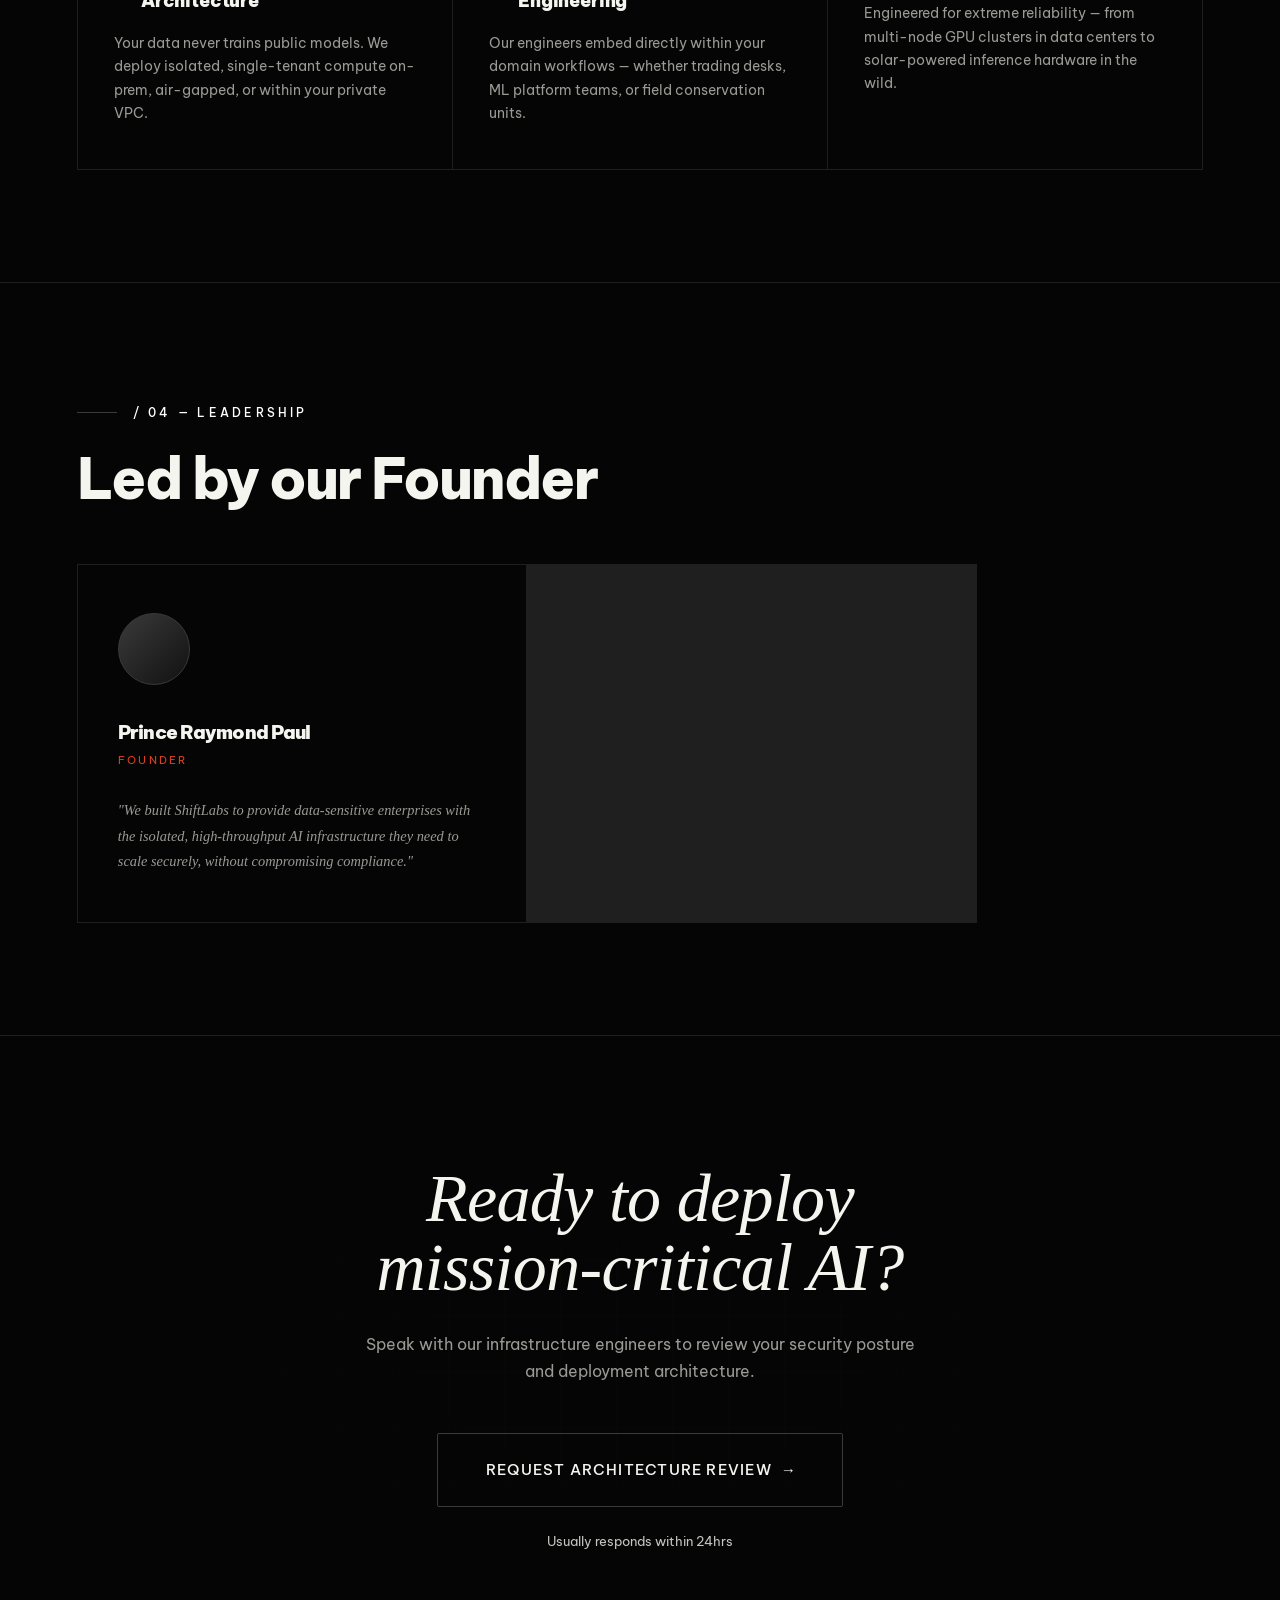
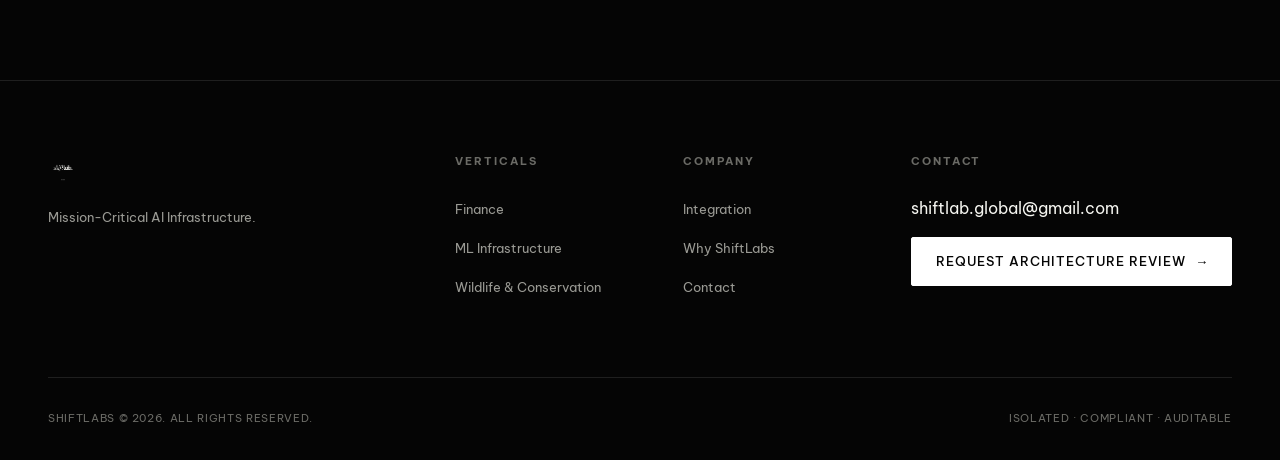
==== commit bee4923e: "Rebrand to mission-critical AI infrastructure firm" ====
--- a/index.html
+++ b/index.html
@@ -3,7 +3,8 @@
 <head>
     <meta charset="UTF-8">
     <meta name="viewport" content="width=device-width, initial-scale=1.0">
-    <title>ShiftLabs — AI Infrastructure Agency</title>
+    <title>ShiftLabs | Mission-Critical AI Infrastructure</title>
+    <meta name="description" content="High-throughput AI infrastructure and isolated compliance engines for Finance, ML Systems, and Wildlife Conservation.">
     <link rel="preconnect" href="https://fonts.googleapis.com">
     <link rel="preconnect" href="https://fonts.gstatic.com" crossorigin>
     <link href="https://fonts.googleapis.com/css2?family=Be+Vietnam+Pro:wght@400;500;700;900&family=DM+Serif+Display:ital@1&family=Space+Mono:wght@400;700&display=swap" rel="stylesheet">
@@ -16,193 +17,157 @@
             <img src="logo-dark.png" alt="ShiftLabs logo" style="height: 40px; width: auto;">
         </a>
         <div class="nav-links">
-            <a href="#services">Services</a>
-            <a href="#process">How we work</a>
-            <a href="#why-us">Why us</a>
-            <a href="#final-cta">Let's build</a>
+            <a href="#verticals">Verticals</a>
+            <a href="#process">Integration</a>
+            <a href="#moats">Why ShiftLabs</a>
+            <a href="#final-cta">Contact</a>
         </div>
-        <a href="https://cal.com/prince-raymond-paul-zqkent/30min" target="_blank" class="btn btn-primary">Start a project →</a>
+        <a href="https://cal.com/prince-raymond-paul-zqkent/30min" target="_blank" class="btn btn-primary">Request Architecture Review <span class="arrow">→</span></a>
     </nav>
 
     <main>
         <!-- HERO -->
         <section id="hero">
             <div class="hero-content">
-                <div class="badge">✦ AI Infrastructure Studio</div>
+                <div class="badge">Enterprise AI Infrastructure</div>
                 <h1 class="hero-title">
-                    We build the AI infrastructure your <span class="hero-highlight">"competitors"</span> wish they had.
+                    Mission-Critical AI Across Finance, ML Systems & Wildlife
                 </h1>
                 <p class="hero-sub">
-                    Agents, apps, websites — if it runs on AI or tech, we ship it. Fast, sharp, and built to last.
+                    We engineer high-throughput AI infrastructure for the world's most data-sensitive domains — from real-time financial risk engines and production ML platforms to large-scale ecological monitoring systems. <strong>Isolated infrastructure. Zero data leakage.</strong>
                 </p>
                 <div class="hero-ctas">
-                    <a href="https://cal.com/prince-raymond-paul-zqkent/30min" target="_blank" class="btn btn-primary">Start a project →</a>
-                    <a href="#services" class="btn btn-outline">See what we do</a>
-                </div>
-            </div>
-        </section>
-
-        <!-- STATS BAND -->
+                    <a href="https://cal.com/prince-raymond-paul-zqkent/30min" target="_blank" class="btn btn-primary">Request Architecture Review <span class="arrow">→</span></a>
+                    <a href="#verticals" class="btn btn-outline">Explore Verticals <span class="arrow">→</span></a>
+                </div>
+                <div class="hero-meta">
+                    <span>Isolated Infrastructure</span>
+                    <span class="sep"></span>
+                    <span>Single-Tenant</span>
+                    <span class="sep"></span>
+                    <span>Global</span>
+                </div>
+            </div>
+        </section>
+
+        <!-- TRUST BAND -->
         <section id="stats-band" class="full">
             <div class="container">
                 <div class="stats-grid">
                     <div class="stat-item">
-                        <span class="stat-value">50+</span>
-                        <span class="stat-label">Projects delivered</span>
+                        <span class="stat-value">100%</span>
+                        <span class="stat-label">Isolated single-tenant compute</span>
                     </div>
                     <div class="stat-item">
-                        <span class="stat-value">3×</span>
-                        <span class="stat-label">Faster than in-house</span>
+                        <span class="stat-value">0</span>
+                        <span class="stat-label">Data leakage on public models</span>
                     </div>
                     <div class="stat-item">
-                        <span class="stat-value">100%</span>
-                        <span class="stat-label">Ownership, yours</span>
+                        <span class="stat-value">24/7</span>
+                        <span class="stat-label">Production infrastructure ops</span>
                     </div>
                 </div>
             </div>
         </section>
 
-        <!-- WHAT WE BUILD / SERVICES -->
-        <section id="services">
-            <span class="section-label">/ 01 — WHAT WE BUILD</span>
-            <h2 class="serif">Six ways to <span class="highlight-red">shift</span>.</h2>
+        <!-- INDUSTRY VERTICALS -->
+        <section id="verticals">
+            <div class="section-head">
+                <span class="section-label">/ 01 — Core Verticals</span>
+                <h2>Built for the domains that <span class="highlight-red">can't afford risk</span>.</h2>
+            </div>
 
             <div class="services-grid">
-                <a href="projects/nova.html" class="card card-1" style="text-decoration: none; display: block;">
-                    <div class="card-tag">01 / AGENTS</div>
-                    <h3 class="card-title">AI Agents</h3>
+                <div class="card">
+                    <div class="card-index">01</div>
+                    <div class="card-tag">Finance</div>
+                    <h3 class="card-title">Risk, Compliance & Trading Intelligence</h3>
                     <p class="card-body">
-                        Autonomous agents that handle repetitive work — customer support, data ops, internal workflows.
-                    </p>
-                </a>
-                <a href="projects/atlas.html" class="card card-2" style="text-decoration: none; display: block;">
-                    <div class="card-tag">02 / INFRASTRUCTURE</div>
-                    <h3 class="card-title">AI Infrastructure</h3>
+                        Real-time fraud detection, automated AML/KYC compliance infrastructure, algorithmic risk scoring, and secure financial data pipelines built for regulatory-grade auditability.
+                    </p>
+                    <p class="card-tags">Fraud Detection · AML / KYC · Risk Engines · SOC 2 / ISO 27001</p>
+                </div>
+                <div class="card">
+                    <div class="card-index">02</div>
+                    <div class="card-tag">ML Infrastructure</div>
+                    <h3 class="card-title">Production ML Platforms & MLOps</h3>
                     <p class="card-body">
-                        We design and deploy scalable AI backends — vector databases, model pipelines, APIs.
-                    </p>
-                </a>
-                <a href="projects/flow.html" class="card card-3" style="text-decoration: none; display: block;">
-                    <div class="card-tag">03 / APPS</div>
-                    <h3 class="card-title">Apps & Platforms</h3>
+                        End-to-end ML infrastructure — distributed training clusters, feature stores, model serving, drift detection, and automated retraining pipelines for production-scale reliability.
+                    </p>
+                    <p class="card-tags">Distributed Training · Model Serving · Drift Monitoring · GPU Orchestration</p>
+                </div>
+                <div class="card">
+                    <div class="card-index">03</div>
+                    <div class="card-tag">Wildlife & Conservation</div>
+                    <h3 class="card-title">Ecological Monitoring & Species Intelligence</h3>
                     <p class="card-body">
-                        Web and mobile apps built with AI baked in from day one.
-                    </p>
-                </a>
-                <a href="projects/vertex.html" class="card card-4" style="text-decoration: none; display: block;">
-                    <div class="card-tag">04 / WEB</div>
-                    <h3 class="card-title">Websites</h3>
-                    <p class="card-body">
-                        Fast, sharp, high-converting. Landing pages to full product sites.
-                    </p>
-                </a>
-                <a href="projects/rise.html" class="card card-5" style="text-decoration: none; display: block;">
-                    <div class="card-tag">05 / GROWTH</div>
-                    <h3 class="card-title">SEO & Growth</h3>
-                    <p class="card-body">
-                        Technical SEO and content strategy powered by AI tooling.
-                    </p>
-                </a>
-                <a href="projects/synapse.html" class="card card-6" style="text-decoration: none; display: block;">
-                    <div class="card-tag">06 / CUSTOM</div>
-                    <h3 class="card-title">Custom AI Solutions</h3>
-                    <p class="card-body">
-                        Got a problem that doesn't fit a template? Good.
-                    </p>
-                </a>
-            </div>
-        </section>
-
-        <!-- HOW WE WORK -->
+                        Edge-deployed AI for wildlife tracking, bioacoustic species identification, anti-poaching surveillance networks, and real-time biodiversity analytics in remote environments.
+                    </p>
+                    <p class="card-tags">Bioacoustics · Edge Inference · Anti-Poaching · Geospatial AI</p>
+                </div>
+            </div>
+        </section>
+
+        <!-- INTEGRATION PROCESS -->
         <section id="process">
-            <span class="section-label">/ 02 — HOW WE WORK</span>
-            <h2 class="serif">Four steps to <span class="highlight-red">shipped</span>.</h2>
+            <div class="section-head">
+                <span class="section-label">/ 02 — Integration Pipeline</span>
+                <h2>A four-phase <span class="highlight-red">enterprise engineering</span> engagement.</h2>
+            </div>
 
             <div class="process-timeline">
                 <div class="step">
                     <div class="step-num">01</div>
-                    <h4 class="step-title">Discovery Call</h4>
-                    <p class="step-desc">We learn about your business, your pain points, and what you want to build.</p>
+                    <h4 class="step-title">Domain & Regulatory Audit</h4>
+                    <p class="step-desc">Assessing data topology, regulatory requirements (SEC/FINRA, data sovereignty), and operational constraints.</p>
                 </div>
                 <div class="step">
                     <div class="step-num">02</div>
-                    <h4 class="step-title">Proposal</h4>
-                    <p class="step-desc">A clear scope, fixed price, and timeline — no surprises.</p>
+                    <h4 class="step-title">Isolated Infrastructure Build</h4>
+                    <p class="step-desc">Provisioning single-tenant compute environments, private networking, and secure data access layers.</p>
                 </div>
                 <div class="step">
                     <div class="step-num">03</div>
-                    <h4 class="step-title">We Build</h4>
-                    <p class="step-desc">Design, develop, deploy. You get updates every step of the way.</p>
+                    <h4 class="step-title">Vertical-Specific Model Engineering</h4>
+                    <p class="step-desc">Custom training, fine-tuning, and validation against proprietary datasets with strict lineage tracking.</p>
                 </div>
                 <div class="step">
                     <div class="step-num">04</div>
-                    <h4 class="step-title">You Own It</h4>
-                    <p class="step-desc">Full ownership. Source code, docs, and walkthrough — it's all yours.</p>
-                </div>
-            </div>
-        </section>
-
-        <!-- WHY SHIFTLABS -->
-        <section id="why-us">
-            <span class="section-label">/ 03 — WHY US</span>
-            <h2 class="serif">The <span class="highlight-red">ShiftLabs</span> edge.</h2>
-
-            <div class="why-container">
-                <div class="why-statement">
-                    <span class="serif">Not an agency. A system.</span><br>
-                    AI-native team. One point of contact.<br>
-                    UAE-based & globally minded.<br>
-                    <span class="serif">We ship 3× faster.</span>
-                </div>
-                <div class="why-props">
-                    <div class="prop-item">
-                        <h4>⚡ AI-Native Team</h4>
-                        <p class="prop-desc">Every engineer ships with AI workflows built in.</p>
-                    </div>
-                    <div class="prop-item">
-                        <h4>⬛ 3× Faster</h4>
-                        <p class="prop-desc">From kickoff to launch in weeks, not quarters.</p>
-                    </div>
-                    <div class="prop-item">
-                        <h4>🔁 One Contact</h4>
-                        <p class="prop-desc">No account managers. Direct line to your build team.</p>
-                    </div>
-                    <div class="prop-item">
-                        <h4>🔒 UAE-Built</h4>
-                        <p class="prop-desc">Based in Dubai, shipping globally.</p>
-                    </div>
-                </div>
-            </div>
-        </section>
-
-        <!-- OUTCOMES BAND -->
-        <section id="outcomes-band" class="full">
-            <div class="container">
-                <div class="stats-grid">
-                    <div class="stat-item">
-                        <span class="stat-value">70%</span>
-                        <span class="stat-label">Time saved vs in-house</span>
-                    </div>
-                    <div class="stat-item">
-                        <span class="stat-value">94%</span>
-                        <span class="stat-label">Projects delivered on time</span>
-                    </div>
-                    <div class="stat-item">
-                        <span class="stat-value">88%</span>
-                        <span class="stat-label">Client retention rate</span>
-                    </div>
-                    <div class="stat-item">
-                        <span class="stat-value">60%</span>
-                        <span class="stat-label">Less cost vs hiring full-time</span>
-                    </div>
-                </div>
-            </div>
-        </section>
-
-        <!-- FOUNDERS -->
+                    <h4 class="step-title">Production Operations & Monitoring</h4>
+                    <p class="step-desc">Continuous drift detection, real-time alerting, compliance auditing, and 24/7 infrastructure support.</p>
+                </div>
+            </div>
+        </section>
+
+        <!-- ENTERPRISE MOATS -->
+        <section id="moats">
+            <div class="section-head">
+                <span class="section-label">/ 03 — Enterprise Moats</span>
+                <h2>Why enterprises <span class="highlight-red">choose ShiftLabs</span>.</h2>
+            </div>
+
+            <div class="moats-grid">
+                <div class="moat-card">
+                    <h4 class="moat-title"><span class="num">01</span> Isolated, Single-Tenant Architecture</h4>
+                    <p class="moat-desc">Your data never trains public models. We deploy isolated, single-tenant compute on-prem, air-gapped, or within your private VPC.</p>
+                </div>
+                <div class="moat-card">
+                    <h4 class="moat-title"><span class="num">02</span> Domain-Embedded Engineering</h4>
+                    <p class="moat-desc">Our engineers embed directly within your domain workflows — whether trading desks, ML platform teams, or field conservation units.</p>
+                </div>
+                <div class="moat-card">
+                    <h4 class="moat-title"><span class="num">03</span> Edge-to-Cloud Resilience</h4>
+                    <p class="moat-desc">Engineered for extreme reliability — from multi-node GPU clusters in data centers to solar-powered inference hardware in the wild.</p>
+                </div>
+            </div>
+        </section>
+
+        <!-- LEADERSHIP -->
         <section id="founders">
-            <span class="section-label">/ 04 — FOUNDERS</span>
-            <h2 class="serif">Hear it from our <span class="highlight-red">Founders</span></h2>
+            <div class="section-head">
+                <span class="section-label">/ 04 — Leadership</span>
+                <h2>Led by our <span class="highlight-red">Founder</span></h2>
+            </div>
 
             <div class="founders-grid">
                 <div class="founder-card">
@@ -210,29 +175,20 @@
                     <h4 class="founder-name">Prince Raymond Paul</h4>
                     <span class="founder-title">Founder</span>
                     <p class="founder-quote">
-                        "We built ShiftLabs to close the gap between what AI can do and what businesses actually use. Every project ships with real leverage, not hype."
-                    </p>
-                </div>
-                <div class="founder-card">
-                    <div class="founder-photo"></div>
-                    <h4 class="founder-name">Brian Benoi</h4>
-                    <span class="founder-title">CEO</span>
-                    <p class="founder-quote">
-                        "Execution is everything. Our team moves fast because we combine deep technical skill with AI-native workflows — that's how we deliver in weeks what takes others months."
-                    </p>
-                </div>
-
+                        "We built ShiftLabs to provide data-sensitive enterprises with the isolated, high-throughput AI infrastructure they need to scale securely, without compromising compliance."
+                    </p>
+                </div>
             </div>
         </section>
 
         <!-- FINAL CTA -->
         <section id="final-cta" class="full">
             <div class="container">
-                <h2 class="serif">Ready to build something<br>that actually works?</h2>
+                <h2 class="serif">Ready to deploy <br>mission-critical AI?</h2>
                 <p class="sub mono">
-                    20-minute call. No pitch. Just an honest conversation about what AI can do for your business.
+                    Speak with our infrastructure engineers to review your security posture and deployment architecture.
                 </p>
-                <a href="https://cal.com/prince-raymond-paul-zqkent/30min" target="_blank" class="btn btn-dark" style="padding: 1.5rem 3rem; font-size: 1.1rem;">Book a free call →</a>
+                <a href="https://cal.com/prince-raymond-paul-zqkent/30min" target="_blank" class="btn btn-dark" style="padding: 1.5rem 3rem; font-size: 0.95rem;">Request Architecture Review <span class="arrow">→</span></a>
                 <p class="mono" style="margin-top: 1.5rem; font-size: 0.8rem; opacity: 0.8;">Usually responds within 24hrs</p>
             </div>
         </section>
@@ -245,35 +201,33 @@
                     <a href="#" class="logo" style="margin-bottom: 1.5rem;">
                         <img src="logo-dark.png" alt="ShiftLabs logo" style="height: 30px; width: auto;">
                     </a>
-                    <p class="mono" style="color: var(--muted); font-size: 0.8rem;">AI Infrastructure Studio. Since 2026.</p>
+                    <p class="mono" style="color: var(--muted); font-size: 0.8rem;">Mission-Critical AI Infrastructure.</p>
                 </div>
                 <div class="footer-col">
-                    <h5>Services</h5>
+                    <h5>Verticals</h5>
                     <ul class="footer-links mono">
-                        <li><a href="projects/nova.html">AI Agents</a></li>
-                        <li><a href="projects/atlas.html">AI Infrastructure</a></li>
-                        <li><a href="projects/flow.html">Apps & Platforms</a></li>
-                        <li><a href="projects/vertex.html">Websites</a></li>
-                        <li><a href="projects/rise.html">SEO & Growth</a></li>
+                        <li><a href="#verticals">Finance</a></li>
+                        <li><a href="#verticals">ML Infrastructure</a></li>
+                        <li><a href="#verticals">Wildlife & Conservation</a></li>
                     </ul>
                 </div>
                 <div class="footer-col">
                     <h5>Company</h5>
                     <ul class="footer-links mono">
-                        <li><a href="#">How we work</a></li>
-                        <li><a href="#">Founders</a></li>
+                        <li><a href="#process">Integration</a></li>
+                        <li><a href="#moats">Why ShiftLabs</a></li>
                         <li><a href="#">Contact</a></li>
                     </ul>
                 </div>
                 <div class="footer-col" id="contact">
                     <h5>Contact</h5>
                     <a href="mailto:shiftlab.global@gmail.com" class="mono" style="color: var(--cream); text-decoration: none; display: block; margin-bottom: 1rem;">shiftlab.global@gmail.com</a>
-                    <a href="https://cal.com/prince-raymond-paul-zqkent/30min" target="_blank" class="btn btn-primary" style="padding: 0.8rem 1.5rem;">Start a project →</a>
+                    <a href="https://cal.com/prince-raymond-paul-zqkent/30min" target="_blank" class="btn btn-primary" style="padding: 0.8rem 1.5rem;">Request Architecture Review <span class="arrow">→</span></a>
                 </div>
             </div>
             <div class="footer-bottom mono">
-                <span>ShiftLabs © 2025. All rights reserved.</span>
-                <span>Built with AI. Obviously.</span>
+                <span>ShiftLabs © 2026. All rights reserved.</span>
+                <span>Isolated · Compliant · Auditable</span>
             </div>
         </div>
     </footer>
@@ -282,11 +236,9 @@
         const navbar = document.getElementById('navbar');
         window.addEventListener('scroll', () => {
             if (window.scrollY > 50) {
-                navbar.style.background = 'rgba(0, 0, 0, 0.9)';
-                navbar.style.borderBottomColor = 'var(--border)';
+                navbar.classList.add('scrolled');
             } else {
-                navbar.style.background = 'transparent';
-                navbar.style.borderBottomColor = 'transparent';
+                navbar.classList.remove('scrolled');
             }
         });
     </script>
--- a/index.css
+++ b/index.css
@@ -1,14 +1,20 @@
 :root {
-  --bg: #000000;
-  --surface: #0a0a0a;
-  --accent: #FAF7F4;
-  --cream: #FAF7F4;
-  --muted: #888888;
-  --border: #2A2A2A;
-  --font-display: "Times New Roman", "Times", serif;
-  --font-main: "Be Vietnam Pro", sans-serif;
-  --radius: 12px;
-  --transition: all 0.4s cubic-bezier(0.23, 1, 0.32, 1);
+  --bg: #050505;
+  --bg-soft: #0a0a0a;
+  --surface: #0d0d0d;
+  --surface-2: #111111;
+  --accent: #ffffff;
+  --cream: #f5f5f0;
+  --muted: #9a9a94;
+  --muted-2: #6b6b66;
+  --line: #1f1f1f;
+  --line-strong: #3a3a3a;
+  --red: #e0401f;
+  --font-display: "DM Serif Display", Georgia, serif;
+  --font-main: "Space Mono", "Be Vietnam Pro", monospace;
+  --radius: 2px;
+  --ease: cubic-bezier(0.22, 1, 0.36, 1);
+  --transition: all 0.4s var(--ease);
 }
 
 * {
@@ -16,6 +22,11 @@
   padding: 0;
   box-sizing: border-box;
   -webkit-font-smoothing: antialiased;
+  -moz-osx-font-smoothing: grayscale;
+}
+
+html {
+  scroll-behavior: smooth;
 }
 
 a {
@@ -29,10 +40,11 @@
   font-family: var(--font-main);
   overflow-x: hidden;
   line-height: 1.6;
+  font-size: 16px;
 }
 
 h1, h2, h3, h4 {
-  font-family: var(--font-main);
+  font-family: "Be Vietnam Pro", sans-serif;
   font-style: normal;
   font-weight: 900;
   letter-spacing: -0.04em;
@@ -42,7 +54,7 @@
   font-family: var(--font-display) !important;
   font-style: italic !important;
   font-weight: 400 !important;
-  letter-spacing: 0;
+  letter-spacing: -0.01em;
 }
 
 .mono {
@@ -50,85 +62,20 @@
   text-transform: none;
 }
 
-h1 { font-size: clamp(2.5rem, 6vw, 4.5rem); line-height: 0.95; font-weight: 900; }
-h2 { font-size: clamp(2.5rem, 5vw, 3.5rem); line-height: 1.0; font-weight: 800; }
-h3 { font-size: 1.8rem; font-weight: 700; }
-
-.hero-title {
-  font-family: "Helvetica Neue", "Helvetica", "Arial", sans-serif !important;
-  font-weight: 900;
-  letter-spacing: -0.05em;
-}
-
-.highlight-red {
-  color: #da291c;
-}
-
-.hero-highlight {
-  background: #da291c;
-  color: #fff;
-  padding: 0 4px;
-  display: inline-block;
-}
-
-.section-label {
-  color: var(--accent);
-  font-size: 0.75rem;
-  letter-spacing: 0.1em;
-  margin-bottom: 1.5rem;
-  display: block;
-}
-
-.btn {
-  display: inline-flex;
-  align-items: center;
-  padding: 1rem 2rem;
-  border-radius: 9999px;
-  text-decoration: none;
-  font-family: var(--font-main);
-  font-weight: 500;
-  font-size: 0.9rem;
-  transition: var(--transition);
-  cursor: pointer;
-  border: 1px solid transparent;
-}
-
-.btn-primary {
-  background-color: var(--accent);
+h1 { font-size: clamp(2.75rem, 7vw, 5.25rem); line-height: 1.0; font-weight: 900; letter-spacing: -0.045em; }
+h2 { font-size: clamp(2.25rem, 5vw, 3.55rem); line-height: 1.02; font-weight: 800; letter-spacing: -0.035em; }
+h3 { font-size: 1.25rem; font-weight: 700; }
+
+::selection {
+  background: var(--accent);
   color: var(--bg);
-  font-weight: 700;
-}
-
-.btn-primary:hover {
-  transform: translateY(-2px);
-  box-shadow: 0 10px 30px rgba(255, 255, 255, 0.1);
-}
-
-.btn-outline {
-  border-color: var(--border);
-  color: var(--cream);
-}
-
-.btn-outline:hover {
-  border-color: var(--accent);
-  color: var(--accent);
-}
-
-.btn-dark {
-  background-color: var(--bg);
-  color: var(--cream);
-  border: 1px solid var(--border);
-}
-
-.btn-dark:hover {
-  background-color: var(--surface);
-  border-color: var(--accent);
-}
-
+}
+
+/* ---------- Shared section scaffolding ---------- */
 section {
-  padding: 5rem 2rem;
-  position: relative;
-  max-width: 1400px;
+  padding: 7rem clamp(1.5rem, 6vw, 5rem);
+  position: relative;
+  max-width: 1500px;
   margin: 0 auto;
   width: 100%;
 }
@@ -143,52 +90,177 @@
   width: 100%;
 }
 
-/* Navbar */
+.section-head {
+  margin-bottom: 3.5rem;
+}
+
+.section-label {
+  color: var(--accent);
+  font-size: 0.72rem;
+  letter-spacing: 0.28em;
+  text-transform: uppercase;
+  margin-bottom: 1.75rem;
+  display: inline-flex;
+  align-items: center;
+  gap: 1rem;
+  font-weight: 500;
+}
+
+.section-label::before {
+  content: "";
+  display: inline-block;
+  width: 2.5rem;
+  height: 1px;
+  background: var(--line-strong);
+}
+
+.section-head h2 {
+  max-width: 20ch;
+}
+
+.section-head.center {
+  text-align: center;
+}
+
+.section-head.center .section-label::before,
+.section-head.center .section-label::after {
+  content: "";
+  display: inline-block;
+  width: 2.5rem;
+  height: 1px;
+  background: var(--line-strong);
+}
+
+/* ---------- Buttons ---------- */
+.btn {
+  display: inline-flex;
+  align-items: center;
+  gap: 0.75rem;
+  padding: 1.05rem 2.1rem;
+  border-radius: var(--radius);
+  text-decoration: none;
+  font-family: var(--font-main);
+  font-weight: 500;
+  font-size: 0.82rem;
+  letter-spacing: 0.08em;
+  text-transform: uppercase;
+  transition: var(--transition);
+  cursor: pointer;
+  border: 1px solid transparent;
+  position: relative;
+  white-space: nowrap;
+}
+
+.btn .arrow {
+  display: inline-block;
+  transition: transform 0.3s var(--ease);
+}
+
+.btn:hover .arrow {
+  transform: translateX(4px);
+}
+
+.btn-primary {
+  background-color: var(--accent);
+  color: var(--bg);
+  border: 1px solid var(--accent);
+}
+
+.btn-primary:hover {
+  background-color: transparent;
+  color: var(--accent);
+}
+
+.btn-outline {
+  border-color: var(--line-strong);
+  color: var(--cream);
+  background: transparent;
+}
+
+.btn-outline:hover {
+  border-color: var(--accent);
+  background: rgba(255, 255, 255, 0.04);
+}
+
+.btn-dark {
+  background-color: transparent;
+  color: var(--cream);
+  border: 1px solid var(--line-strong);
+}
+
+.btn-dark:hover {
+  border-color: var(--accent);
+  background: var(--accent);
+  color: var(--bg);
+}
+
+/* ---------- Navbar ---------- */
 nav {
   position: fixed;
   top: 0;
   left: 0;
   width: 100%;
-  padding: 1.2rem 2rem;
+  padding: 1.35rem clamp(1.5rem, 4vw, 3.5rem);
   display: flex;
   justify-content: space-between;
   align-items: center;
   z-index: 1000;
-  border-bottom: 1px solid var(--border);
-  background: rgba(0, 0, 0, 0.8);
-  backdrop-filter: blur(20px);
+  border-bottom: 1px solid transparent;
+  background: rgba(5, 5, 5, 0.7);
+  backdrop-filter: blur(18px);
+  transition: var(--transition);
+}
+
+nav.scrolled {
+  border-bottom-color: var(--line);
+  background: rgba(5, 5, 5, 0.88);
 }
 
 .logo {
-  font-size: 1.5rem;
+  font-size: 1rem;
+  letter-spacing: 0.18em;
+  text-transform: uppercase;
   color: var(--accent);
   text-decoration: none;
   display: flex;
-  align-items: baseline;
+  align-items: center;
+  gap: 0.75rem;
+  font-weight: 700;
+}
+
+.logo .logo-mark {
+  width: 8px;
+  height: 8px;
+  background: var(--red);
+  display: inline-block;
 }
 
 .nav-links {
   display: flex;
-  gap: 3rem;
-}
-
-.nav-links a:last-child {
+  gap: 2.75rem;
+  align-items: center;
+}
+
+.nav-links a {
+  color: var(--muted);
+  text-decoration: none;
+  font-size: 0.78rem;
+  letter-spacing: 0.06em;
+  text-transform: uppercase;
+  transition: color 0.25s var(--ease);
+  position: relative;
+}
+
+.nav-links a:hover {
+  color: var(--accent);
+}
+
+.nav-links a.nav-cta {
   color: var(--accent);
   font-weight: 700;
 }
 
-.nav-links a {
-  color: var(--cream);
-  text-decoration: none;
-  font-size: 0.9rem;
-  transition: var(--transition);
-}
-
-.nav-links a:hover {
-  color: var(--accent);
-}
-
-/* Hero */
+/* ---------- Hero ---------- */
 #hero {
   min-height: 100vh;
   display: flex;
@@ -196,45 +268,134 @@
   justify-content: center;
   align-items: center;
   text-align: center;
-  padding-top: 6rem;
-  padding-bottom: 2rem;
+  padding-top: 7rem;
+  padding-bottom: 3rem;
+  position: relative;
+  overflow: hidden;
+}
+
+#hero::before {
+  content: "";
+  position: absolute;
+  inset: 0;
+  background:
+    radial-gradient(ellipse 60% 40% at 50% -10%, rgba(255, 255, 255, 0.06), transparent 60%),
+    linear-gradient(rgba(255, 255, 255, 0.015) 1px, transparent 1px),
+    linear-gradient(90deg, rgba(255, 255, 255, 0.015) 1px, transparent 1px);
+  background-size: 100% 100%, 56px 56px, 56px 56px;
+  mask-image: radial-gradient(ellipse 70% 70% at 50% 40%, #000 30%, transparent 75%);
+  -webkit-mask-image: radial-gradient(ellipse 70% 70% at 50% 40%, #000 30%, transparent 75%);
+  pointer-events: none;
 }
 
 .hero-content {
-  max-width: 900px;
+  max-width: 1050px;
+  position: relative;
+  z-index: 2;
 }
 
 .badge {
-  display: inline-block;
-  padding: 0.4rem 1rem;
-  border: 1px solid var(--accent);
+  display: inline-flex;
+  align-items: center;
+  gap: 0.6rem;
+  padding: 0.6rem 1.25rem;
+  border: 1px solid var(--line-strong);
+  background: rgba(255, 255, 255, 0.02);
+  color: var(--muted);
+  border-radius: var(--radius);
+  font-size: 0.68rem;
+  margin-bottom: 2.5rem;
+  text-transform: uppercase;
+  letter-spacing: 0.22em;
+}
+
+.badge::before {
+  content: "";
+  width: 6px;
+  height: 6px;
+  background: var(--red);
+  border-radius: 50%;
+  animation: pulse 2.4s ease-in-out infinite;
+}
+
+@keyframes pulse {
+  0%, 100% { opacity: 1; }
+  50% { opacity: 0.35; }
+}
+
+.hero-title {
+  font-family: "Be Vietnam Pro", sans-serif !important;
+  font-weight: 900;
+  letter-spacing: -0.045em;
+  text-align: center;
+}
+
+.hero-title .accent-line {
+  display: block;
+  color: var(--muted);
+  font-weight: 400;
+  letter-spacing: -0.02em;
+}
+
+.hero-highlight {
   color: var(--accent);
-  border-radius: 9999px;
-  font-size: 0.7rem;
-  margin-bottom: 2rem;
-  text-transform: uppercase;
+  position: relative;
+}
+
+.hero-highlight::after {
+  content: "";
+  position: absolute;
+  left: 0;
+  right: 0;
+  bottom: 0.06em;
+  height: 0.08em;
+  background: var(--red);
 }
 
 .hero-sub {
   color: var(--muted);
-  max-width: 520px;
-  margin: 1.5rem auto 2.5rem;
+  max-width: 620px;
+  margin: 2rem auto 3rem;
   font-size: 0.95rem;
+  line-height: 1.7;
+}
+
+.hero-sub strong {
+  color: var(--cream);
+  font-weight: 500;
 }
 
 .hero-ctas {
   display: flex;
   gap: 1.2rem;
   justify-content: center;
-}
-
-/* Stats Bands */
-#stats-band,
-#outcomes-band {
-  border-top: 1px solid var(--border);
-  border-bottom: 1px solid var(--border);
-  padding: 3rem 2rem;
+  flex-wrap: wrap;
+}
+
+.hero-meta {
+  margin-top: 3.5rem;
+  display: inline-flex;
+  align-items: center;
+  gap: 1rem;
+  color: var(--muted-2);
+  font-size: 0.7rem;
+  letter-spacing: 0.12em;
+  text-transform: uppercase;
+}
+
+.hero-meta .sep {
+  width: 1px;
+  height: 12px;
+  background: var(--line-strong);
+}
+
+/* ---------- Stats / Trust band ---------- */
+#stats-band {
+  border-top: 1px solid var(--line);
+  border-bottom: 1px solid var(--line);
+  padding: 3.5rem clamp(1.5rem, 6vw, 5rem);
   text-align: center;
+  background: var(--bg-soft);
 }
 
 .stats-grid {
@@ -243,285 +404,335 @@
   gap: 3rem;
 }
 
-#outcomes-band .stats-grid {
-  grid-template-columns: repeat(4, 1fr);
-}
-
 .stat-item {
   text-align: center;
+  padding: 0 1rem;
 }
 
 .stat-value {
-  font-family: var(--font-display);
-  font-size: 2.8rem;
-  font-style: italic;
+  font-family: "Be Vietnam Pro", sans-serif;
+  font-size: clamp(2.2rem, 4vw, 3.4rem);
+  font-weight: 800;
+  letter-spacing: -0.04em;
   display: block;
-  margin-bottom: 0.3rem;
+  margin-bottom: 0.4rem;
+  color: var(--accent);
 }
 
 .stat-label {
   color: var(--muted);
-  font-size: 0.75rem;
-  text-transform: lowercase;
-}
-
-/* Services - 6 cards grid */
+  font-size: 0.72rem;
+  letter-spacing: 0.08em;
+  text-transform: uppercase;
+}
+
+/* ---------- Verticals ------------- */
 .services-grid {
   display: grid;
   grid-template-columns: repeat(3, 1fr);
-  gap: 1.5rem;
-  margin-top: 2.5rem;
+  gap: 1px;
+  margin-top: 1rem;
+  background: var(--line);
+  border: 1px solid var(--line);
 }
 
 .card {
+  background-color: var(--bg);
+  padding: 2.75rem 2.25rem;
+  transition: background-color 0.4s var(--ease);
+  display: flex;
+  flex-direction: column;
+  min-height: 320px;
+}
+
+.card:hover {
   background-color: var(--surface);
-  padding: 2rem;
-  border-top: 2px solid var(--border);
-  transition: var(--transition);
-}
-
-.card:hover {
-  transform: translateY(-4px);
-  box-shadow: 0 10px 40px rgba(0, 0, 0, 0.4);
-}
-
-.card.card-1,
-.card.card-2,
-.card.card-3,
-.card.card-4,
-.card.card-5,
-.card.card-6 { border-top-color: var(--border); }
-
-.card.card-1:hover,
-.card.card-2:hover,
-.card.card-3:hover,
-.card.card-4:hover,
-.card.card-5:hover,
-.card.card-6:hover { border-top-color: var(--cream); }
+}
+
+.card-index {
+  font-family: var(--font-main);
+  font-size: 0.7rem;
+  letter-spacing: 0.2em;
+  color: var(--muted-2);
+  margin-bottom: 2.5rem;
+}
 
 .card-tag {
-  color: var(--muted);
-  font-size: 0.65rem;
-  margin-bottom: 1.5rem;
+  color: var(--red);
+  font-size: 0.68rem;
+  margin-bottom: 1.25rem;
   font-weight: 700;
-  letter-spacing: 0.05em;
+  letter-spacing: 0.16em;
+  text-transform: uppercase;
 }
 
 .card-title {
-  font-family: var(--font-main);
-  font-size: 1.2rem;
-  margin-bottom: 0.8rem;
-  text-transform: uppercase;
+  font-family: "Be Vietnam Pro", sans-serif;
+  font-size: 1.35rem;
+  margin-bottom: 1rem;
+  letter-spacing: -0.02em;
+  line-height: 1.2;
 }
 
 .card-body {
   font-size: 0.85rem;
   color: var(--muted);
-  line-height: 1.5;
-}
-
-/* Process Section */
+  line-height: 1.7;
+}
+
+.card-tags {
+  margin-top: auto;
+  padding-top: 1.25rem;
+  border-top: 1px solid var(--line);
+  font-size: 0.7rem;
+  letter-spacing: 0.08em;
+  text-transform: uppercase;
+  color: var(--muted-2);
+  line-height: 1.6;
+}
+
+/* ---------- Process ---------- */
 #process {
-  border-top: 1px solid var(--border);
+  border-top: 1px solid var(--line);
 }
 
 .process-timeline {
   display: grid;
   grid-template-columns: repeat(4, 1fr);
-  gap: 2rem;
-  margin-top: 3rem;
-  position: relative;
-}
-
-.process-timeline::before {
+  gap: 0px;
+  margin-top: 1rem;
+  border: 1px solid var(--line);
+  background: var(--line);
+}
+
+.step {
+  background: var(--bg);
+  padding: 2.5rem 2rem;
+  position: relative;
+  transition: background-color 0.4s var(--ease);
+}
+
+.step:hover {
+  background: var(--surface);
+}
+
+.step-num {
+  font-family: "Be Vietnam Pro", sans-serif;
+  font-size: 3rem;
+  font-weight: 800;
+  letter-spacing: -0.04em;
+  color: transparent;
+  -webkit-text-stroke: 1px var(--line-strong);
+  margin-bottom: 2rem;
+  line-height: 1;
+}
+
+.step-title {
+  font-size: 1.05rem;
+  margin-bottom: 0.9rem;
+  letter-spacing: -0.01em;
+}
+
+.step-desc {
+  color: var(--muted);
+  font-size: 0.82rem;
+  line-height: 1.65;
+}
+
+/* ---------- Enterprise Moats ---------- */
+#moats {
+  border-top: 1px solid var(--line);
+}
+
+.moats-grid {
+  display: grid;
+  grid-template-columns: repeat(3, 1fr);
+  gap: 1px;
+  background: var(--line);
+  border: 1px solid var(--line);
+  margin-top: 1rem;
+}
+
+.moat-card {
+  background: var(--bg);
+  padding: 2.75rem 2.25rem;
+  transition: background-color 0.4s var(--ease);
+  position: relative;
+}
+
+.moat-card:hover {
+  background: var(--surface);
+}
+
+.moat-card::before {
   content: "";
   position: absolute;
-  top: 2rem;
-  left: 10%;
-  width: 80%;
-  height: 1px;
-  border-top: 1px dashed var(--accent);
-  z-index: 0;
-  opacity: 0.2;
-}
-
-.step {
-  position: relative;
-  z-index: 1;
-}
-
-.step-num {
-  width: 3.5rem;
-  height: 3.5rem;
-  background-color: var(--surface);
-  border: 1px solid var(--border);
+  top: 0;
+  left: 2.25rem;
+  right: 2.25rem;
+  height: 2px;
+  background: var(--red);
+  transform: scaleX(0);
+  transform-origin: left;
+  transition: transform 0.4s var(--ease);
+}
+
+.moat-card:hover::before {
+  transform: scaleX(1);
+}
+
+.moat-title {
+  font-family: "Be Vietnam Pro", sans-serif;
+  font-size: 1.15rem;
+  margin-bottom: 1rem;
+  letter-spacing: -0.01em;
   display: flex;
-  align-items: center;
-  justify-content: center;
-  font-size: 1rem;
-  color: var(--muted);
-  margin-bottom: 1.5rem;
-  transition: var(--transition);
-}
-
-.step:hover .step-num {
-  border-color: var(--accent);
-  color: var(--accent);
-}
-
-.step-title {
-  font-size: 1.1rem;
-  margin-bottom: 0.8rem;
-}
-
-.step-desc {
-  color: var(--muted);
-  font-size: 0.8rem;
-  line-height: 1.5;
-}
-
-/* Why Us */
-#why-us {
-  border-top: 1px solid var(--border);
-}
-
-.why-container {
-  display: grid;
-  grid-template-columns: 1fr 1fr;
-  gap: 4rem;
-  margin-top: 3rem;
-}
-
-.why-statement {
-  font-size: 1.8rem;
-  line-height: 1.4;
-}
-
-.why-props {
-  display: grid;
-  grid-template-columns: 1fr 1fr;
-  gap: 2rem;
-}
-
-.prop-item h4 {
+  align-items: baseline;
+  gap: 0.75rem;
+}
+
+.moat-title .num {
   font-family: var(--font-main);
-  font-style: normal;
-  font-size: 0.95rem;
-  margin-bottom: 0.8rem;
-  display: flex;
-  align-items: center;
-  gap: 0.5rem;
-}
-
-.prop-desc {
-  color: var(--muted);
-  font-size: 0.8rem;
-  line-height: 1.5;
-}
-
-/* Founders */
+  font-size: 0.7rem;
+  color: var(--red);
+  letter-spacing: 0.1em;
+}
+
+.moat-desc {
+  color: var(--muted);
+  font-size: 0.86rem;
+  line-height: 1.7;
+}
+
+/* ---------- Leadership ---------- */
 #founders {
-  border-top: 1px solid var(--border);
+  border-top: 1px solid var(--line);
 }
 
 .founders-grid {
   display: grid;
   grid-template-columns: repeat(2, 1fr);
-  gap: 2rem;
-  margin-top: 3rem;
-  max-width: 800px;
+  gap: 1px;
+  background: var(--line);
+  border: 1px solid var(--line);
+  margin-top: 1rem;
+  max-width: 900px;
+}
+
+.founder-card {
+  background: var(--bg);
+  padding: 3rem 2.5rem;
+  transition: background-color 0.4s var(--ease);
+}
+
+.founder-card:hover {
+  background: var(--surface);
+}
+
+.founder-photo {
+  width: 72px;
+  height: 72px;
+  border-radius: 50%;
+  background: linear-gradient(135deg, var(--line-strong), var(--surface-2));
+  margin: 0 0 2rem;
+  border: 1px solid var(--line-strong);
+  position: relative;
+}
+
+.founder-name {
+  font-family: "Be Vietnam Pro", sans-serif;
+  font-size: 1.2rem;
+  margin-bottom: 0.3rem;
+}
+
+.founder-title {
+  font-size: 0.7rem;
+  color: var(--red);
+  display: block;
+  margin-bottom: 1.75rem;
+  text-transform: uppercase;
+  letter-spacing: 0.2em;
+}
+
+.founder-quote {
+  font-size: 0.9rem;
+  color: var(--muted);
+  line-height: 1.75;
+  font-style: italic;
+  font-family: "DM Serif Display", Georgia, serif;
+}
+
+/* ---------- Final CTA ---------- */
+#final-cta {
+  background-color: var(--bg);
+  color: var(--cream);
+  padding: 8rem clamp(1.5rem, 6vw, 5rem);
+  max-width: 100%;
+  text-align: center;
+  border-top: 1px solid var(--line);
+  position: relative;
+  overflow: hidden;
+}
+
+#final-cta::before {
+  content: "";
+  position: absolute;
+  inset: 0;
+  background:
+    linear-gradient(rgba(255, 255, 255, 0.012) 1px, transparent 1px),
+    linear-gradient(90deg, rgba(255, 255, 255, 0.012) 1px, transparent 1px);
+  background-size: 56px 56px;
+  mask-image: radial-gradient(ellipse 60% 60% at 50% 50%, #000 20%, transparent 75%);
+  -webkit-mask-image: radial-gradient(ellipse 60% 60% at 50% 50%, #000 20%, transparent 75%);
+  pointer-events: none;
+}
+
+#final-cta .container {
+  position: relative;
+  z-index: 2;
+}
+
+#final-cta h2 {
+  font-size: clamp(2.5rem, 5.5vw, 4.25rem);
+  color: var(--cream);
+  margin-bottom: 1.75rem;
+}
+
+#final-cta .sub {
+  font-size: 1rem;
+  color: var(--muted);
+  margin-bottom: 3rem;
+  max-width: 560px;
   margin-left: auto;
   margin-right: auto;
-}
-
-.founder-card {
-  background-color: var(--surface);
-  padding: 2.5rem;
-  border: 1px solid var(--border);
-  transition: var(--transition);
-  text-align: center;
-}
-
-.founder-card:hover {
-  border-color: var(--accent);
-  transform: translateY(-4px);
-}
-
-.founder-photo {
-  width: 80px;
-  height: 80px;
-  border-radius: 50%;
-  background-color: var(--border);
-  margin: 0 auto 1.5rem;
-  border: 2px solid var(--accent);
-}
-
-.founder-name {
-  font-size: 1.1rem;
-  margin-bottom: 0.3rem;
-}
-
-.founder-title {
-  font-size: 0.75rem;
-  color: var(--muted);
-  display: block;
-  margin-bottom: 1.5rem;
-  text-transform: uppercase;
-  letter-spacing: 0.05em;
-}
-
-.founder-quote {
-  font-size: 0.85rem;
-  color: var(--muted);
-  line-height: 1.6;
-  font-style: italic;
-}
-
-/* Final CTA */
-#final-cta {
-  background-color: #000000;
-  color: var(--cream);
-  padding: 6rem 2rem;
-  max-width: 100%;
-  text-align: center;
-  border-top: 1px solid var(--border);
-}
-
-#final-cta h2 {
-  font-size: 4rem;
-  color: var(--cream);
-  margin-bottom: 1.5rem;
-}
-
-#final-cta .sub {
-  font-size: 1.1rem;
-  margin-bottom: 2.5rem;
-  font-weight: 500;
-}
-
-/* Footer */
+  line-height: 1.7;
+}
+
+/* ---------- Footer ---------- */
 footer {
-  border-top: 1px solid var(--border);
+  border-top: 1px solid var(--line);
+  background: var(--bg);
 }
 
 footer .container {
-  padding: 4rem 0 2rem;
+  padding: 4.5rem clamp(1.5rem, 4vw, 3rem) 2rem;
+  max-width: 1500px;
 }
 
 .footer-grid {
   display: grid;
-  grid-template-columns: 1.5fr 1fr 1fr 1.5fr;
+  grid-template-columns: 2fr 1fr 1fr 1.5fr;
   gap: 3rem;
   margin-bottom: 4rem;
 }
 
 .footer-col h5 {
   font-family: var(--font-main);
-  font-size: 0.75rem;
-  color: var(--muted);
-  margin-bottom: 1.5rem;
-  text-transform: uppercase;
-  letter-spacing: 0.05em;
+  font-size: 0.68rem;
+  color: var(--muted-2);
+  margin-bottom: 1.6rem;
+  text-transform: uppercase;
+  letter-spacing: 0.18em;
 }
 
 .footer-links {
@@ -529,14 +740,14 @@
 }
 
 .footer-links li {
-  margin-bottom: 0.8rem;
+  margin-bottom: 0.85rem;
 }
 
 .footer-links a {
-  color: var(--cream);
+  color: var(--muted);
   text-decoration: none;
-  font-size: 0.85rem;
-  transition: var(--transition);
+  font-size: 0.82rem;
+  transition: color 0.25s var(--ease);
 }
 
 .footer-links a:hover {
@@ -547,66 +758,74 @@
   display: flex;
   justify-content: space-between;
   padding-top: 2rem;
-  border-top: 1px solid var(--border);
-  color: var(--muted);
-  font-size: 0.7rem;
-}
-
-/* Responsive */
+  border-top: 1px solid var(--line);
+  color: var(--muted-2);
+  font-size: 0.68rem;
+  letter-spacing: 0.06em;
+  text-transform: uppercase;
+  flex-wrap: wrap;
+  gap: 1rem;
+}
+
+/* ---------- Responsive ---------- */
 @media (max-width: 1024px) {
   .services-grid {
     grid-template-columns: repeat(2, 1fr);
   }
 
-  .founders-grid {
+  .process-timeline {
     grid-template-columns: repeat(2, 1fr);
   }
 
-  .process-timeline, .why-container, .why-props, .footer-grid {
+  .moats-grid,
+  .footer-grid {
     grid-template-columns: 1fr;
-    gap: 2rem;
-  }
-
-  .process-timeline::before { display: none; }
+  }
 
   h1 { font-size: 3rem; }
-  h2 { font-size: 2.2rem; }
-
-  #final-cta h2 { font-size: 2.5rem; }
+  h2 { font-size: 2.4rem; }
+
+  #final-cta h2 { font-size: 2.75rem; }
 
   .nav-links { display: none; }
 
-  .stats-grid,
-  #outcomes-band .stats-grid {
+  .stats-grid {
     grid-template-columns: repeat(2, 1fr);
     gap: 2rem;
   }
-}
-
-@media (max-width: 640px) {
-  .services-grid {
-    grid-template-columns: 1fr;
-  }
 
   .founders-grid {
     grid-template-columns: 1fr;
+    max-width: 560px;
+  }
+}
+
+@media (max-width: 640px) {
+  .services-grid,
+  .process-timeline {
+    grid-template-columns: 1fr;
+  }
+
+  .founders-grid {
+    grid-template-columns: 1fr;
   }
 
   #hero {
-    min-height: 70vh;
+    min-height: 80vh;
   }
 
   section {
-    padding: 3rem 1.5rem;
-  }
-
-  .stats-grid,
-  #outcomes-band .stats-grid {
+    padding: 4.5rem 1.5rem;
+  }
+
+  .stats-grid {
     grid-template-columns: 1fr;
-    gap: 1.5rem;
-  }
-
-  footer .container {
-    padding: 3rem 0 1.5rem;
-  }
-}+    gap: 1.75rem;
+  }
+
+  .card {
+    min-height: 0;
+  }
+
+  #final-cta h2 { font-size: 2.2rem; }
+}
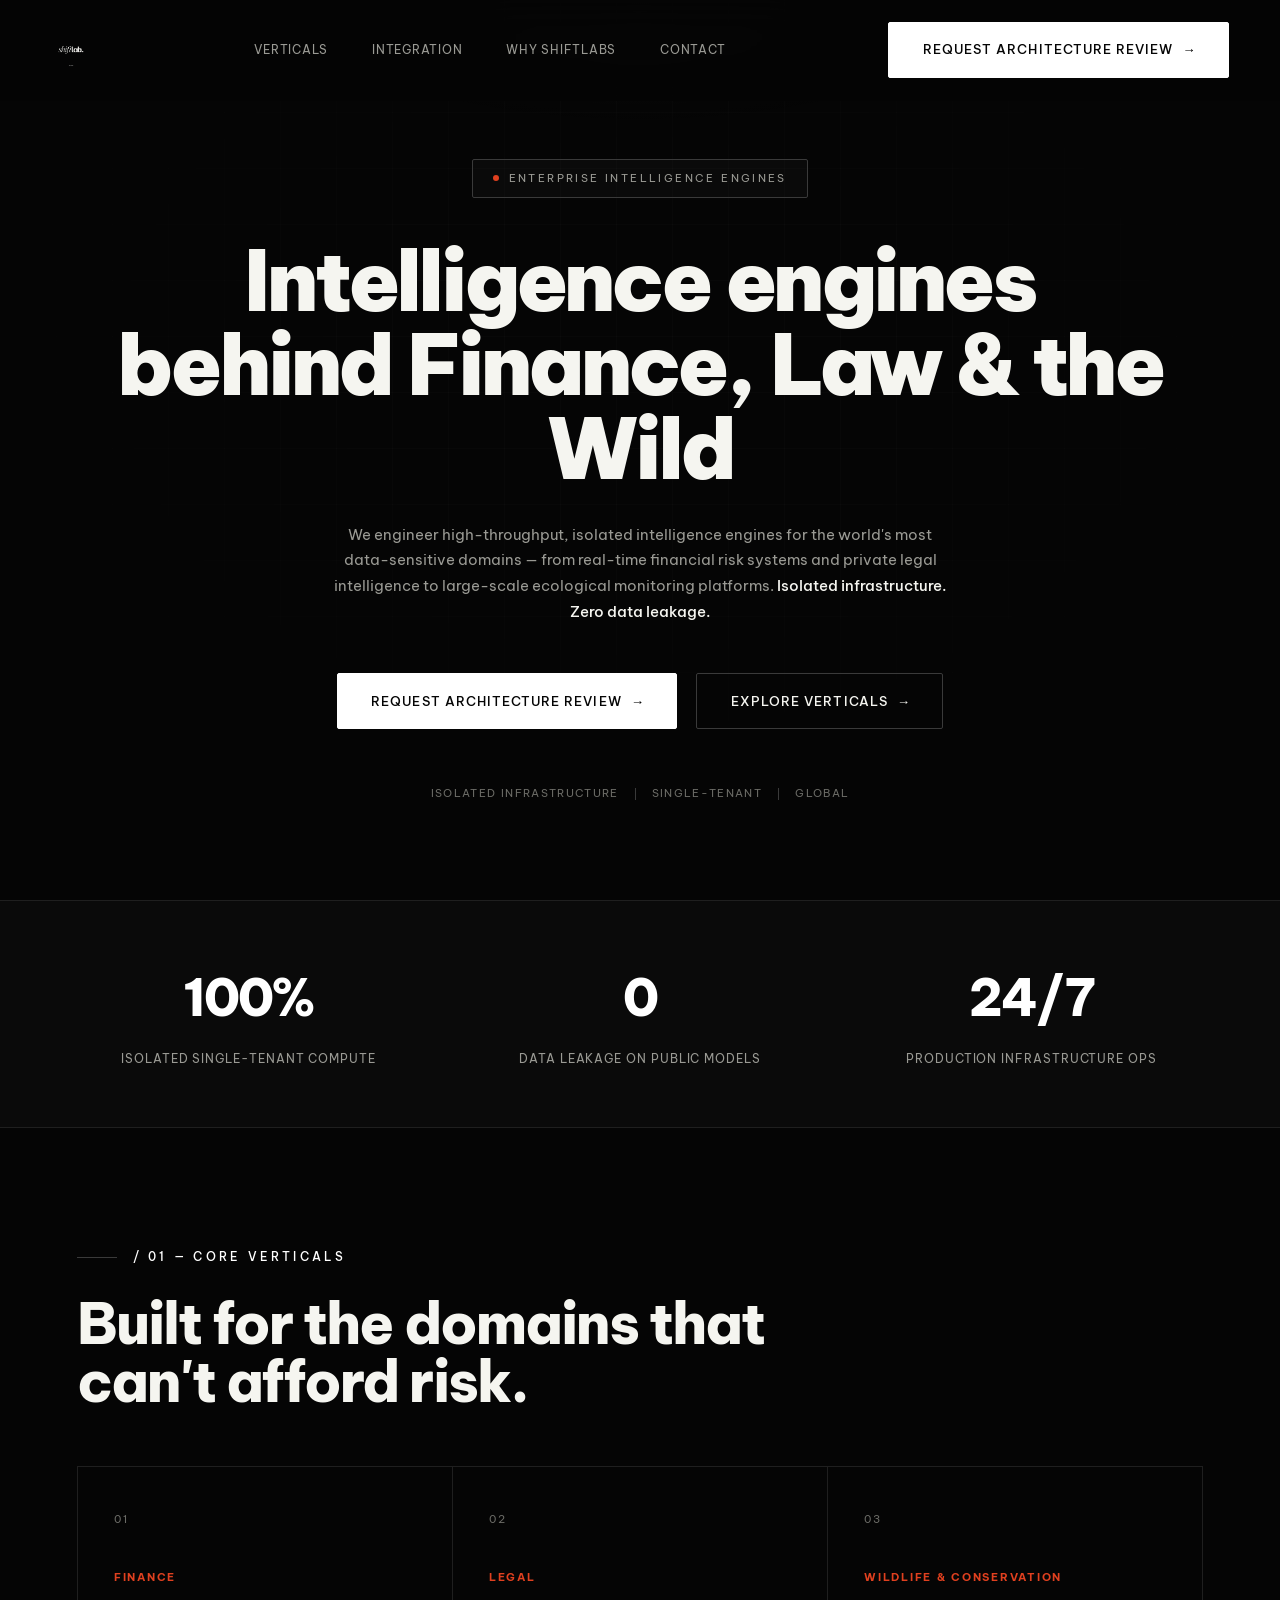
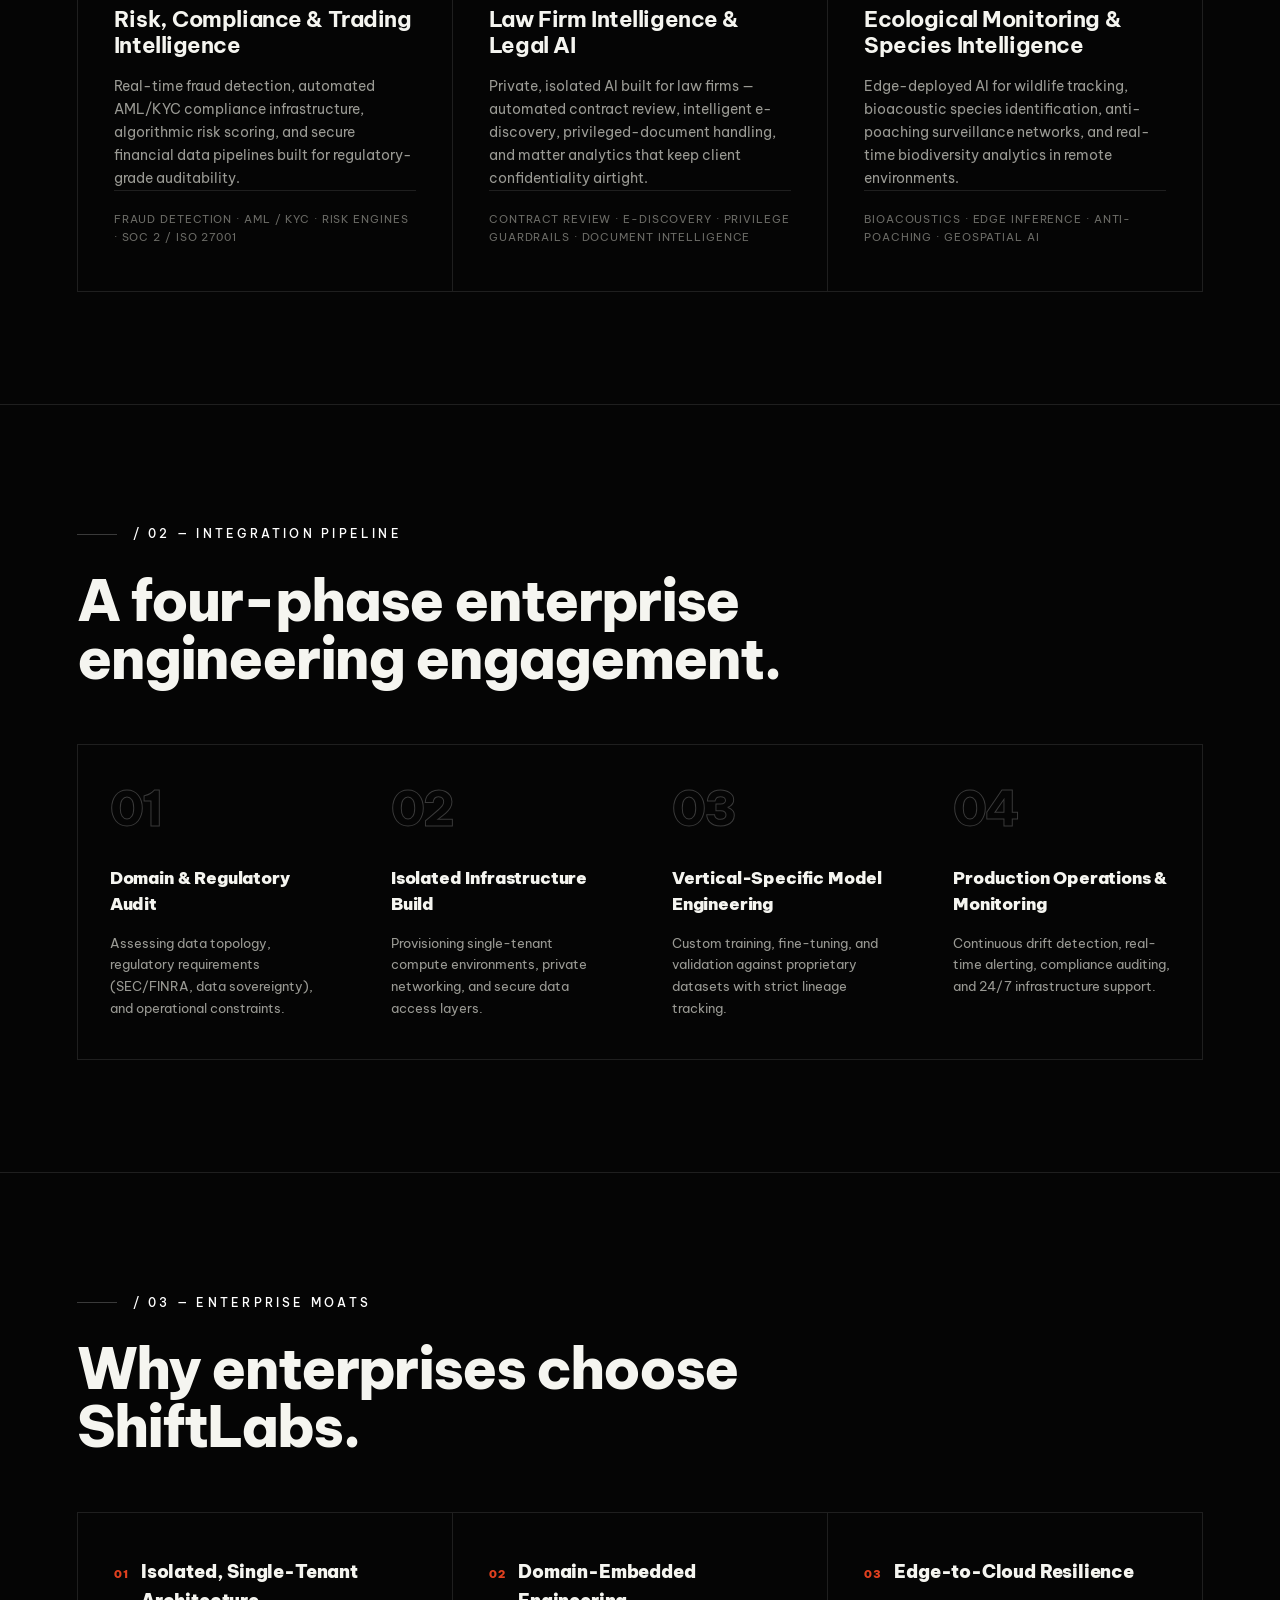
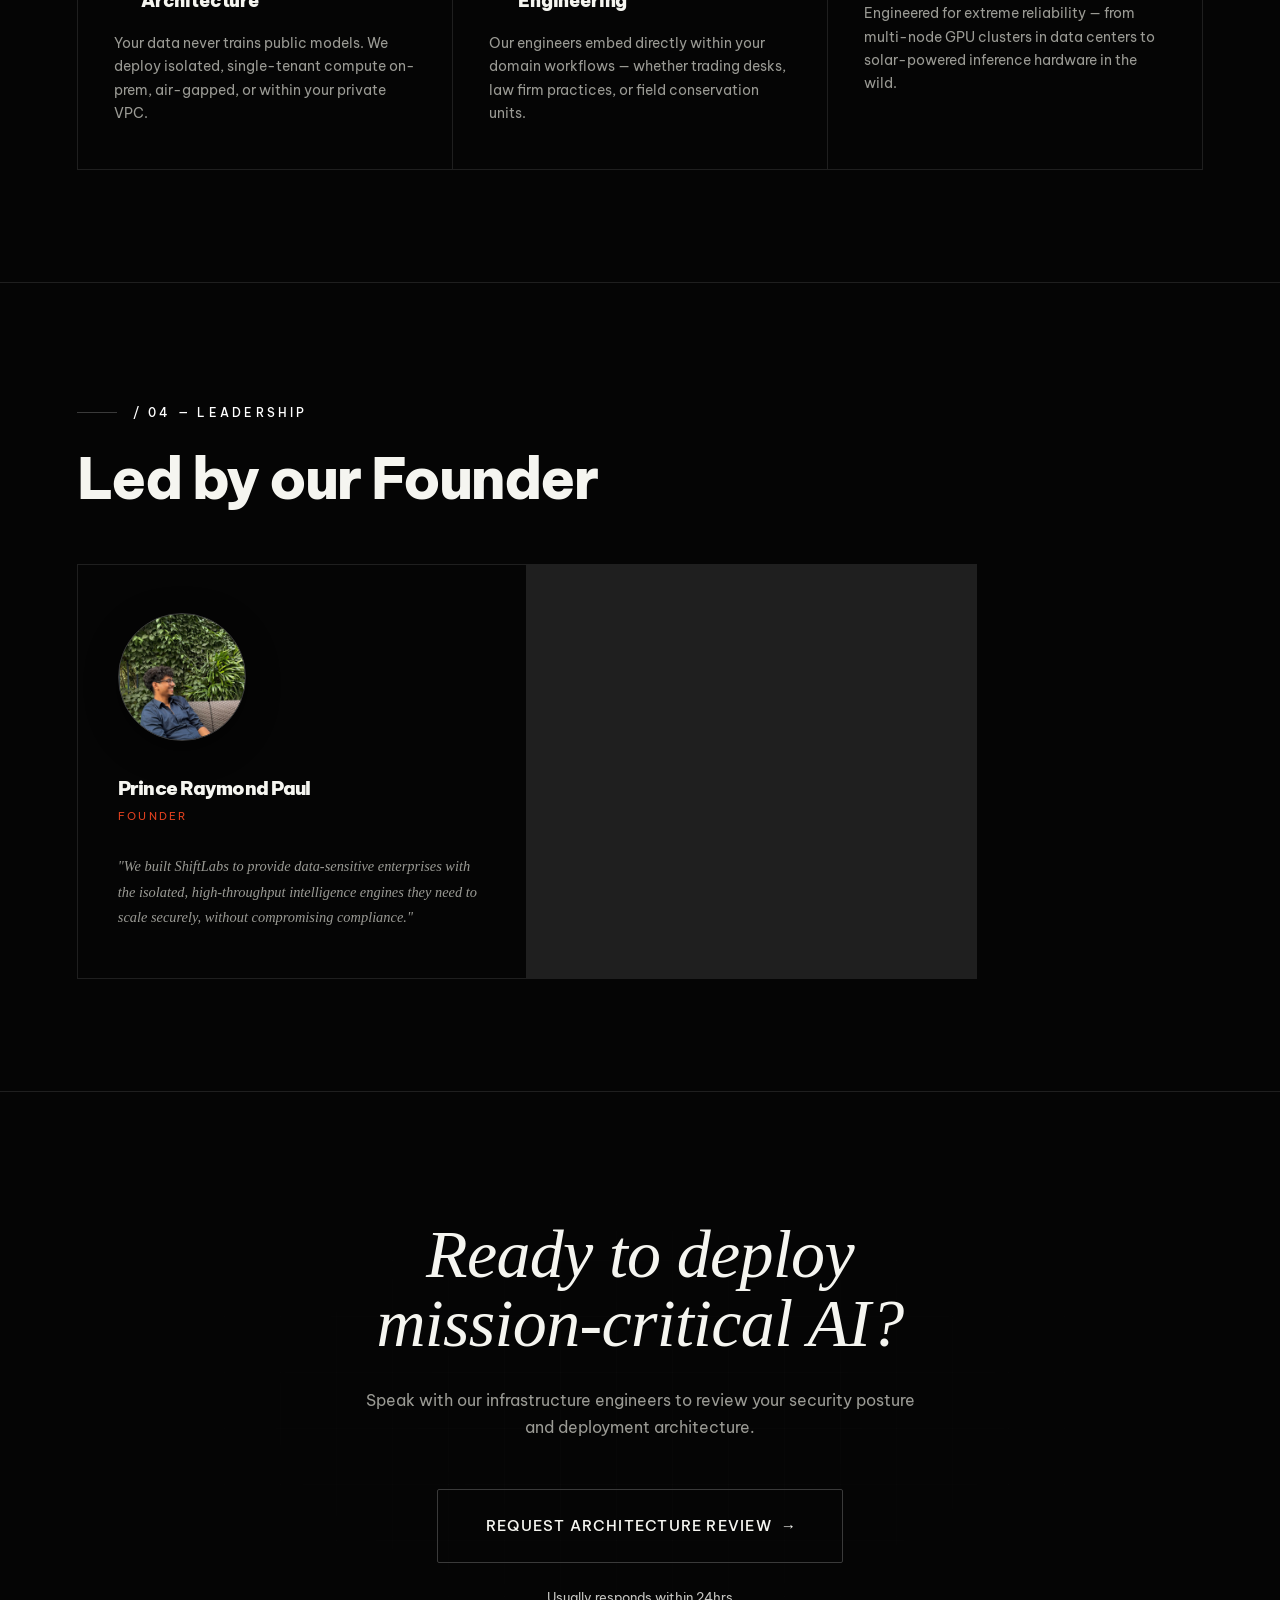
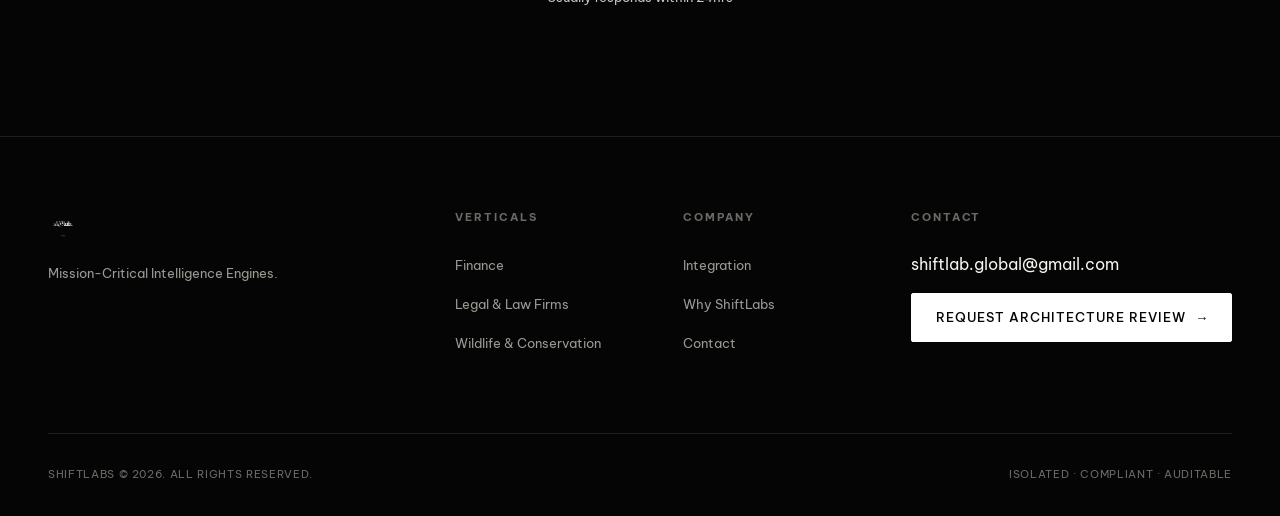
==== commit 4c01eaf6: "Add Finance/Legal/Wildlife verticals, founder photo, and intelligence-engines branding" ====
--- a/index.html
+++ b/index.html
@@ -3,8 +3,8 @@
 <head>
     <meta charset="UTF-8">
     <meta name="viewport" content="width=device-width, initial-scale=1.0">
-    <title>ShiftLabs | Mission-Critical AI Infrastructure</title>
-    <meta name="description" content="High-throughput AI infrastructure and isolated compliance engines for Finance, ML Systems, and Wildlife Conservation.">
+    <title>ShiftLabs | Mission-Critical Intelligence Engines</title>
+    <meta name="description" content="High-throughput intelligence engines and isolated compliance systems for Finance, Legal, and Wildlife Conservation.">
     <link rel="preconnect" href="https://fonts.googleapis.com">
     <link rel="preconnect" href="https://fonts.gstatic.com" crossorigin>
     <link href="https://fonts.googleapis.com/css2?family=Be+Vietnam+Pro:wght@400;500;700;900&family=DM+Serif+Display:ital@1&family=Space+Mono:wght@400;700&display=swap" rel="stylesheet">
@@ -29,12 +29,12 @@
         <!-- HERO -->
         <section id="hero">
             <div class="hero-content">
-                <div class="badge">Enterprise AI Infrastructure</div>
+                <div class="badge">Enterprise Intelligence Engines</div>
                 <h1 class="hero-title">
-                    Mission-Critical AI Across Finance, ML Systems & Wildlife
+                    Intelligence engines behind Finance, Law & the Wild
                 </h1>
                 <p class="hero-sub">
-                    We engineer high-throughput AI infrastructure for the world's most data-sensitive domains — from real-time financial risk engines and production ML platforms to large-scale ecological monitoring systems. <strong>Isolated infrastructure. Zero data leakage.</strong>
+                    We engineer high-throughput, isolated intelligence engines for the world's most data-sensitive domains — from real-time financial risk systems and private legal intelligence to large-scale ecological monitoring platforms. <strong>Isolated infrastructure. Zero data leakage.</strong>
                 </p>
                 <div class="hero-ctas">
                     <a href="https://cal.com/prince-raymond-paul-zqkent/30min" target="_blank" class="btn btn-primary">Request Architecture Review <span class="arrow">→</span></a>
@@ -89,12 +89,12 @@
                 </div>
                 <div class="card">
                     <div class="card-index">02</div>
-                    <div class="card-tag">ML Infrastructure</div>
-                    <h3 class="card-title">Production ML Platforms & MLOps</h3>
+                    <div class="card-tag">Legal</div>
+                    <h3 class="card-title">Law Firm Intelligence & Legal AI</h3>
                     <p class="card-body">
-                        End-to-end ML infrastructure — distributed training clusters, feature stores, model serving, drift detection, and automated retraining pipelines for production-scale reliability.
-                    </p>
-                    <p class="card-tags">Distributed Training · Model Serving · Drift Monitoring · GPU Orchestration</p>
+                        Private, isolated AI built for law firms — automated contract review, intelligent e-discovery, privileged-document handling, and matter analytics that keep client confidentiality airtight.
+                    </p>
+                    <p class="card-tags">Contract Review · E-Discovery · Privilege Guardrails · Document Intelligence</p>
                 </div>
                 <div class="card">
                     <div class="card-index">03</div>
@@ -153,7 +153,7 @@
                 </div>
                 <div class="moat-card">
                     <h4 class="moat-title"><span class="num">02</span> Domain-Embedded Engineering</h4>
-                    <p class="moat-desc">Our engineers embed directly within your domain workflows — whether trading desks, ML platform teams, or field conservation units.</p>
+                    <p class="moat-desc">Our engineers embed directly within your domain workflows — whether trading desks, law firm practices, or field conservation units.</p>
                 </div>
                 <div class="moat-card">
                     <h4 class="moat-title"><span class="num">03</span> Edge-to-Cloud Resilience</h4>
@@ -175,7 +175,7 @@
                     <h4 class="founder-name">Prince Raymond Paul</h4>
                     <span class="founder-title">Founder</span>
                     <p class="founder-quote">
-                        "We built ShiftLabs to provide data-sensitive enterprises with the isolated, high-throughput AI infrastructure they need to scale securely, without compromising compliance."
+                        "We built ShiftLabs to provide data-sensitive enterprises with the isolated, high-throughput intelligence engines they need to scale securely, without compromising compliance."
                     </p>
                 </div>
             </div>
@@ -201,13 +201,13 @@
                     <a href="#" class="logo" style="margin-bottom: 1.5rem;">
                         <img src="logo-dark.png" alt="ShiftLabs logo" style="height: 30px; width: auto;">
                     </a>
-                    <p class="mono" style="color: var(--muted); font-size: 0.8rem;">Mission-Critical AI Infrastructure.</p>
+                    <p class="mono" style="color: var(--muted); font-size: 0.8rem;">Mission-Critical Intelligence Engines.</p>
                 </div>
                 <div class="footer-col">
                     <h5>Verticals</h5>
                     <ul class="footer-links mono">
                         <li><a href="#verticals">Finance</a></li>
-                        <li><a href="#verticals">ML Infrastructure</a></li>
+                        <li><a href="#verticals">Legal &amp; Law Firms</a></li>
                         <li><a href="#verticals">Wildlife & Conservation</a></li>
                     </ul>
                 </div>
--- a/index.css
+++ b/index.css
@@ -630,12 +630,15 @@
 }
 
 .founder-photo {
-  width: 72px;
-  height: 72px;
+  width: 128px;
+  height: 128px;
   border-radius: 50%;
-  background: linear-gradient(135deg, var(--line-strong), var(--surface-2));
+  background-image: url('founder.jpg');
+  background-size: cover;
+  background-position: center 25%;
   margin: 0 0 2rem;
   border: 1px solid var(--line-strong);
+  box-shadow: 0 8px 30px rgba(0, 0, 0, 0.5);
   position: relative;
 }
 
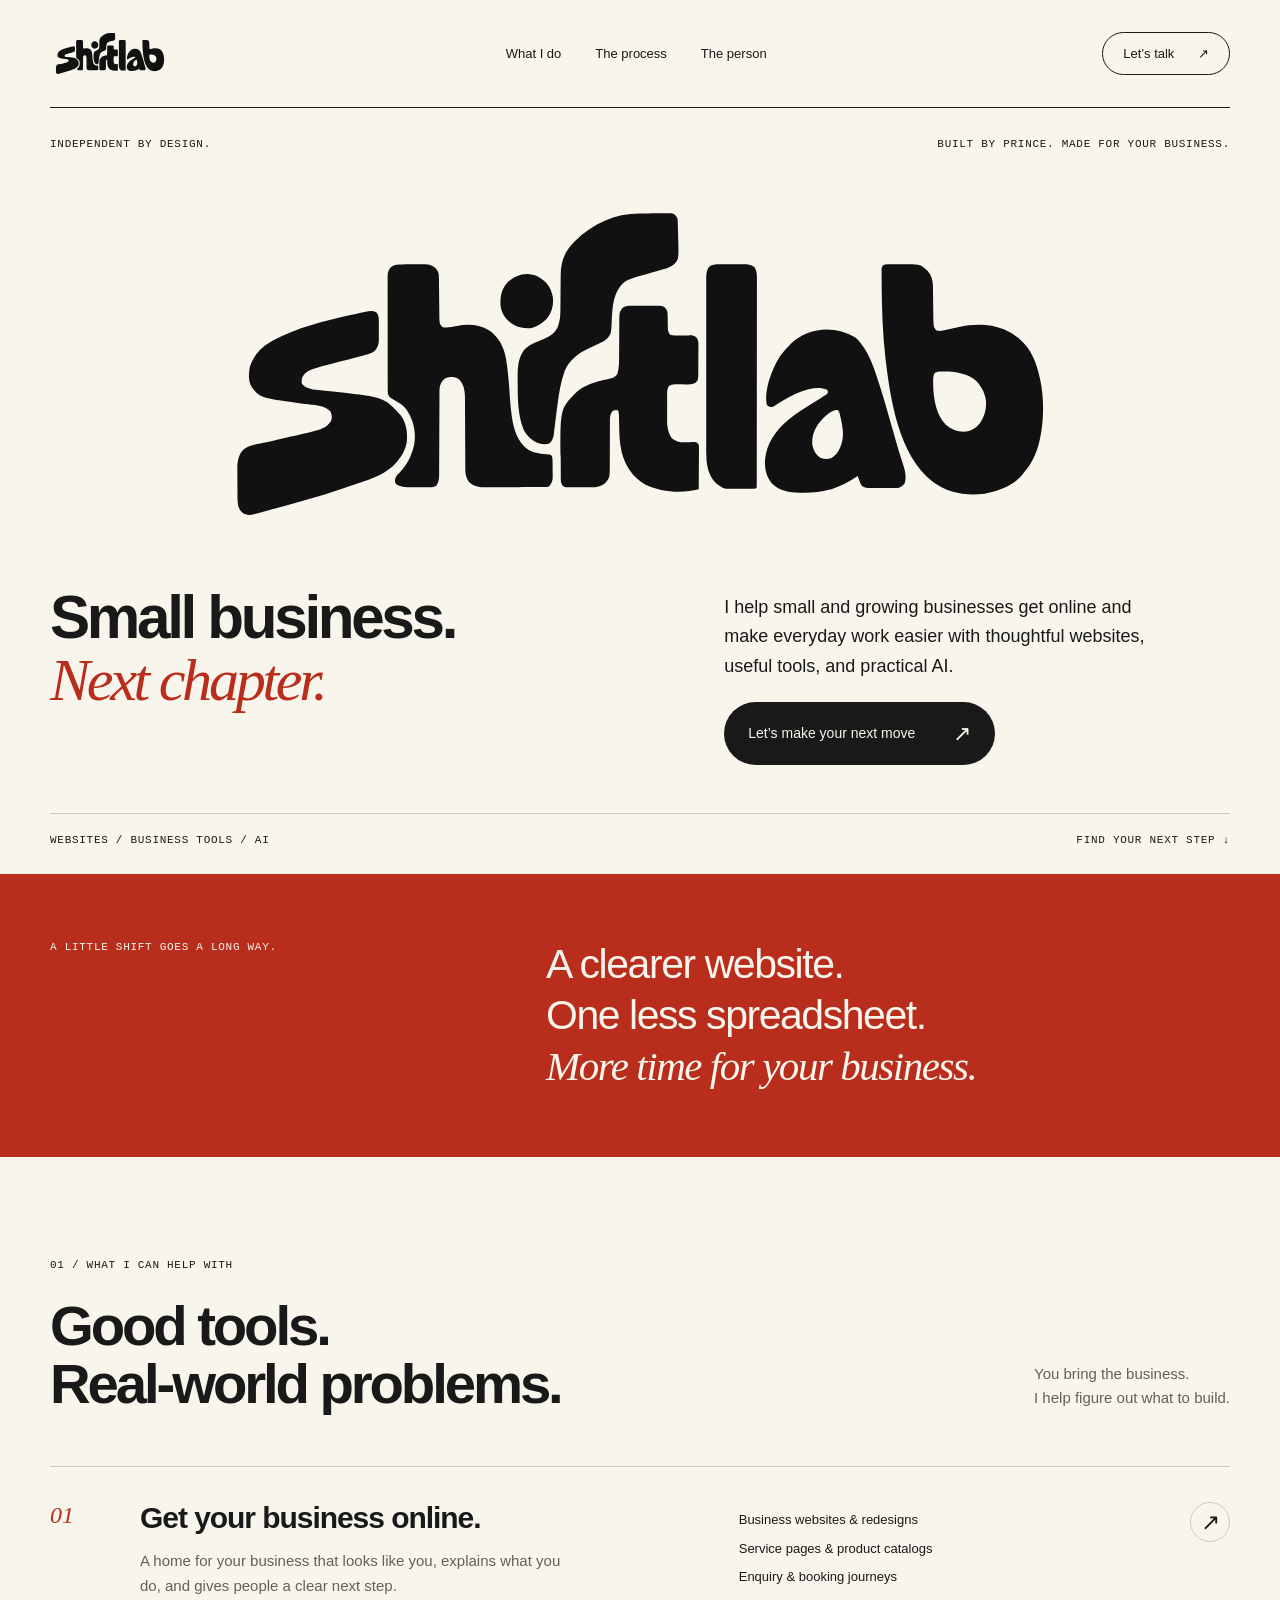
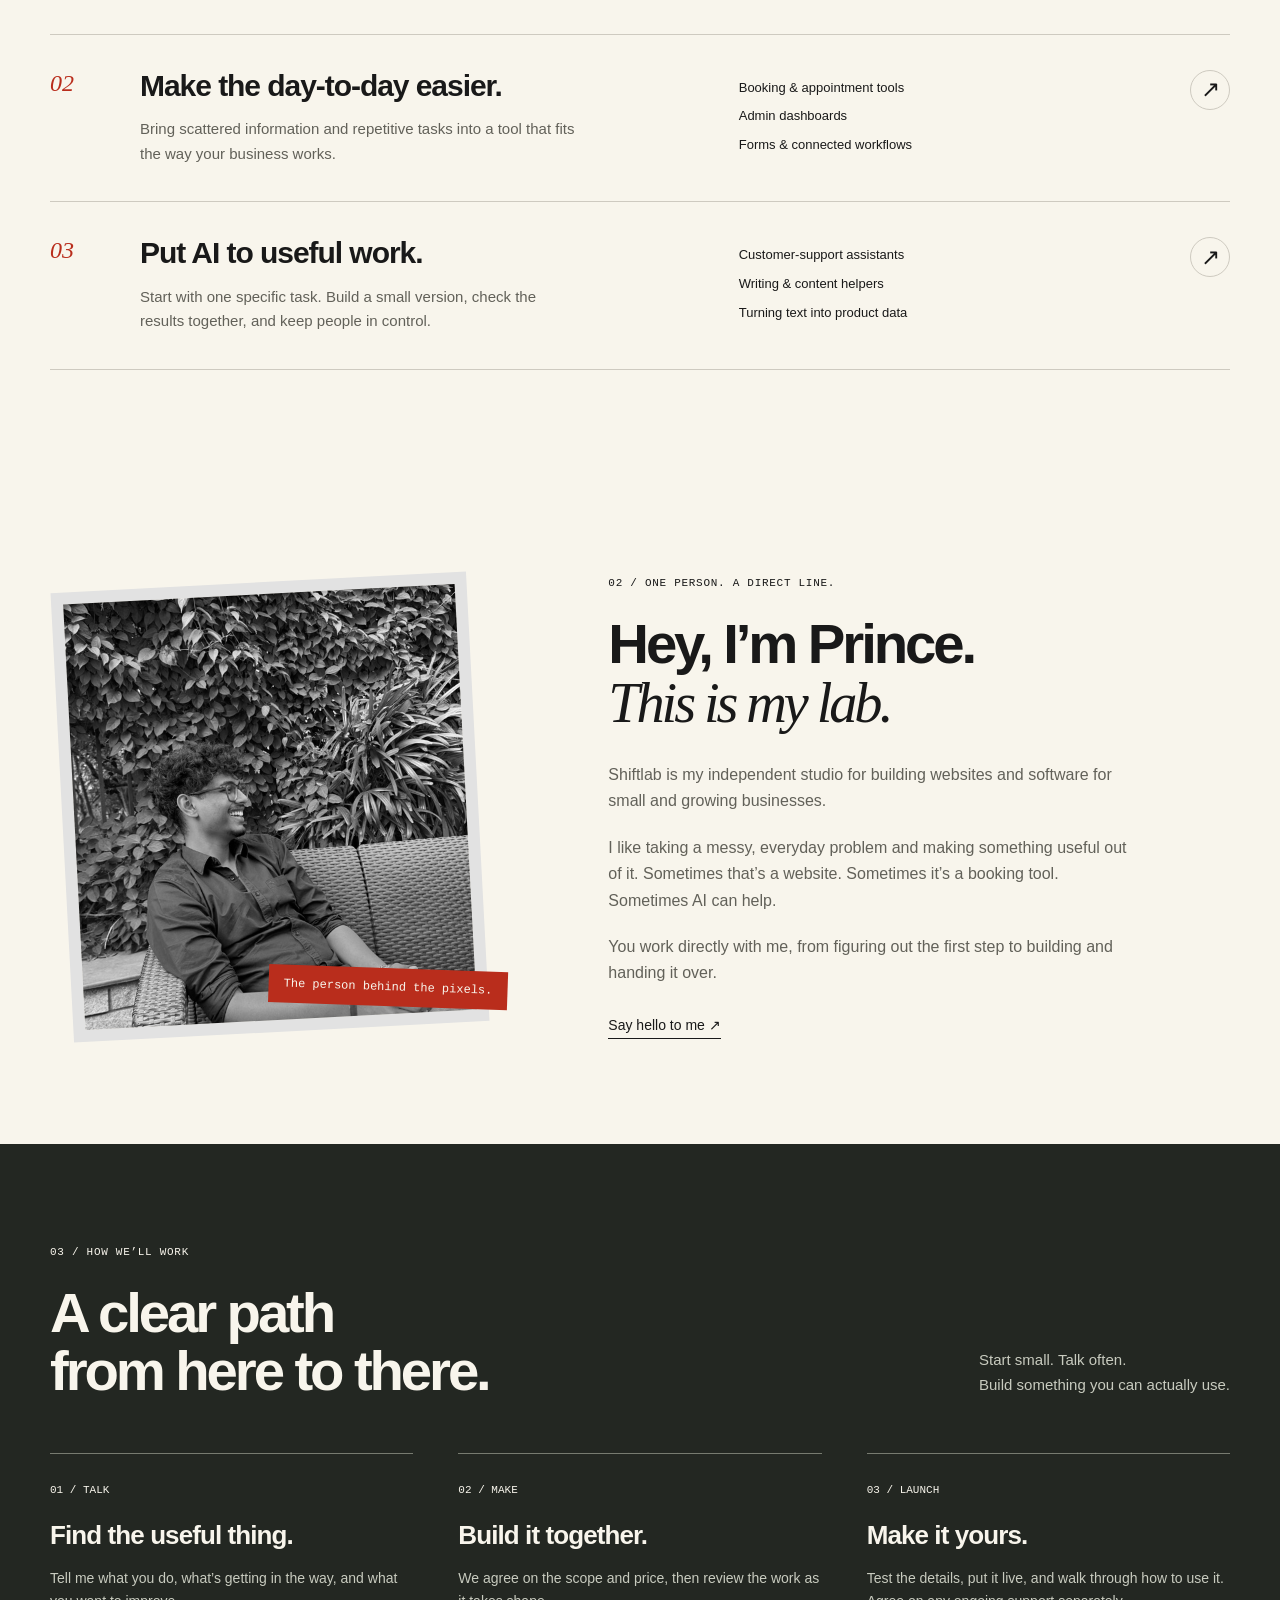
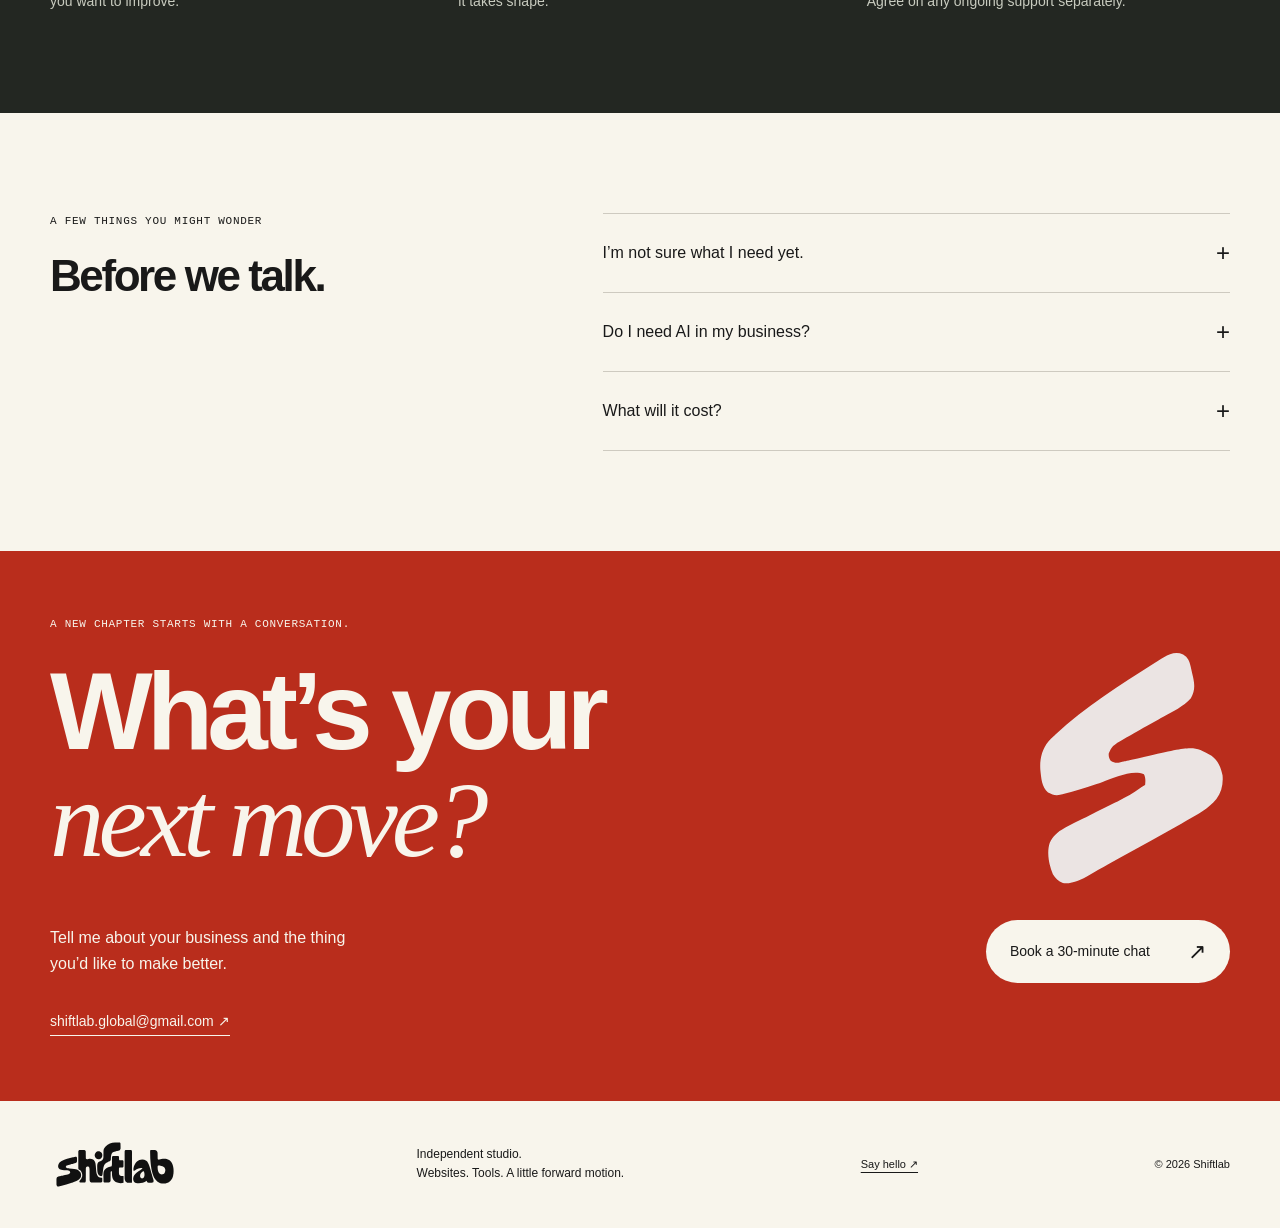
==== commit bb4512bb: "Rebrand Shiftlab as an independent business website and AI studio" ====
--- a/index.html
+++ b/index.html
@@ -1,246 +1,39 @@
-<!DOCTYPE html>
+<!doctype html>
 <html lang="en">
 <head>
-    <meta charset="UTF-8">
-    <meta name="viewport" content="width=device-width, initial-scale=1.0">
-    <title>ShiftLabs | Mission-Critical Intelligence Engines</title>
-    <meta name="description" content="High-throughput intelligence engines and isolated compliance systems for Finance, Legal, and Wildlife Conservation.">
-    <link rel="preconnect" href="https://fonts.googleapis.com">
-    <link rel="preconnect" href="https://fonts.gstatic.com" crossorigin>
-    <link href="https://fonts.googleapis.com/css2?family=Be+Vietnam+Pro:wght@400;500;700;900&family=DM+Serif+Display:ital@1&family=Space+Mono:wght@400;700&display=swap" rel="stylesheet">
-    <link rel="stylesheet" href="index.css">
+<meta charset="utf-8"><meta name="viewport" content="width=device-width, initial-scale=1">
+<title>Shiftlab | Websites & practical AI for growing businesses</title>
+<meta name="description" content="An independent studio by Prince Raymond Paul. Websites, booking tools and practical AI for small and growing businesses. Work directly with the person building it.">
+<meta name="theme-color" content="#f8f5ec"><link rel="canonical" href="https://shiftlab.works/">
+<meta property="og:title" content="Shiftlab | Small business. Next chapter."><meta property="og:description" content="Websites, useful tools and practical AI. An independent studio by Prince Raymond Paul."><meta property="og:type" content="website"><meta property="og:url" content="https://shiftlab.works/">
+<link rel="icon" type="image/svg+xml" href="assets/favicon.svg"><link rel="stylesheet" href="index.css">
+<script src="site.js" defer></script>
 </head>
 <body>
-
-    <nav id="navbar">
-        <a href="#" class="logo">
-            <img src="logo-dark.png" alt="ShiftLabs logo" style="height: 40px; width: auto;">
-        </a>
-        <div class="nav-links">
-            <a href="#verticals">Verticals</a>
-            <a href="#process">Integration</a>
-            <a href="#moats">Why ShiftLabs</a>
-            <a href="#final-cta">Contact</a>
-        </div>
-        <a href="https://cal.com/prince-raymond-paul-zqkent/30min" target="_blank" class="btn btn-primary">Request Architecture Review <span class="arrow">→</span></a>
-    </nav>
-
-    <main>
-        <!-- HERO -->
-        <section id="hero">
-            <div class="hero-content">
-                <div class="badge">Enterprise Intelligence Engines</div>
-                <h1 class="hero-title">
-                    Intelligence engines behind Finance, Law & the Wild
-                </h1>
-                <p class="hero-sub">
-                    We engineer high-throughput, isolated intelligence engines for the world's most data-sensitive domains — from real-time financial risk systems and private legal intelligence to large-scale ecological monitoring platforms. <strong>Isolated infrastructure. Zero data leakage.</strong>
-                </p>
-                <div class="hero-ctas">
-                    <a href="https://cal.com/prince-raymond-paul-zqkent/30min" target="_blank" class="btn btn-primary">Request Architecture Review <span class="arrow">→</span></a>
-                    <a href="#verticals" class="btn btn-outline">Explore Verticals <span class="arrow">→</span></a>
-                </div>
-                <div class="hero-meta">
-                    <span>Isolated Infrastructure</span>
-                    <span class="sep"></span>
-                    <span>Single-Tenant</span>
-                    <span class="sep"></span>
-                    <span>Global</span>
-                </div>
-            </div>
-        </section>
-
-        <!-- TRUST BAND -->
-        <section id="stats-band" class="full">
-            <div class="container">
-                <div class="stats-grid">
-                    <div class="stat-item">
-                        <span class="stat-value">100%</span>
-                        <span class="stat-label">Isolated single-tenant compute</span>
-                    </div>
-                    <div class="stat-item">
-                        <span class="stat-value">0</span>
-                        <span class="stat-label">Data leakage on public models</span>
-                    </div>
-                    <div class="stat-item">
-                        <span class="stat-value">24/7</span>
-                        <span class="stat-label">Production infrastructure ops</span>
-                    </div>
-                </div>
-            </div>
-        </section>
-
-        <!-- INDUSTRY VERTICALS -->
-        <section id="verticals">
-            <div class="section-head">
-                <span class="section-label">/ 01 — Core Verticals</span>
-                <h2>Built for the domains that <span class="highlight-red">can't afford risk</span>.</h2>
-            </div>
-
-            <div class="services-grid">
-                <div class="card">
-                    <div class="card-index">01</div>
-                    <div class="card-tag">Finance</div>
-                    <h3 class="card-title">Risk, Compliance & Trading Intelligence</h3>
-                    <p class="card-body">
-                        Real-time fraud detection, automated AML/KYC compliance infrastructure, algorithmic risk scoring, and secure financial data pipelines built for regulatory-grade auditability.
-                    </p>
-                    <p class="card-tags">Fraud Detection · AML / KYC · Risk Engines · SOC 2 / ISO 27001</p>
-                </div>
-                <div class="card">
-                    <div class="card-index">02</div>
-                    <div class="card-tag">Legal</div>
-                    <h3 class="card-title">Law Firm Intelligence & Legal AI</h3>
-                    <p class="card-body">
-                        Private, isolated AI built for law firms — automated contract review, intelligent e-discovery, privileged-document handling, and matter analytics that keep client confidentiality airtight.
-                    </p>
-                    <p class="card-tags">Contract Review · E-Discovery · Privilege Guardrails · Document Intelligence</p>
-                </div>
-                <div class="card">
-                    <div class="card-index">03</div>
-                    <div class="card-tag">Wildlife & Conservation</div>
-                    <h3 class="card-title">Ecological Monitoring & Species Intelligence</h3>
-                    <p class="card-body">
-                        Edge-deployed AI for wildlife tracking, bioacoustic species identification, anti-poaching surveillance networks, and real-time biodiversity analytics in remote environments.
-                    </p>
-                    <p class="card-tags">Bioacoustics · Edge Inference · Anti-Poaching · Geospatial AI</p>
-                </div>
-            </div>
-        </section>
-
-        <!-- INTEGRATION PROCESS -->
-        <section id="process">
-            <div class="section-head">
-                <span class="section-label">/ 02 — Integration Pipeline</span>
-                <h2>A four-phase <span class="highlight-red">enterprise engineering</span> engagement.</h2>
-            </div>
-
-            <div class="process-timeline">
-                <div class="step">
-                    <div class="step-num">01</div>
-                    <h4 class="step-title">Domain & Regulatory Audit</h4>
-                    <p class="step-desc">Assessing data topology, regulatory requirements (SEC/FINRA, data sovereignty), and operational constraints.</p>
-                </div>
-                <div class="step">
-                    <div class="step-num">02</div>
-                    <h4 class="step-title">Isolated Infrastructure Build</h4>
-                    <p class="step-desc">Provisioning single-tenant compute environments, private networking, and secure data access layers.</p>
-                </div>
-                <div class="step">
-                    <div class="step-num">03</div>
-                    <h4 class="step-title">Vertical-Specific Model Engineering</h4>
-                    <p class="step-desc">Custom training, fine-tuning, and validation against proprietary datasets with strict lineage tracking.</p>
-                </div>
-                <div class="step">
-                    <div class="step-num">04</div>
-                    <h4 class="step-title">Production Operations & Monitoring</h4>
-                    <p class="step-desc">Continuous drift detection, real-time alerting, compliance auditing, and 24/7 infrastructure support.</p>
-                </div>
-            </div>
-        </section>
-
-        <!-- ENTERPRISE MOATS -->
-        <section id="moats">
-            <div class="section-head">
-                <span class="section-label">/ 03 — Enterprise Moats</span>
-                <h2>Why enterprises <span class="highlight-red">choose ShiftLabs</span>.</h2>
-            </div>
-
-            <div class="moats-grid">
-                <div class="moat-card">
-                    <h4 class="moat-title"><span class="num">01</span> Isolated, Single-Tenant Architecture</h4>
-                    <p class="moat-desc">Your data never trains public models. We deploy isolated, single-tenant compute on-prem, air-gapped, or within your private VPC.</p>
-                </div>
-                <div class="moat-card">
-                    <h4 class="moat-title"><span class="num">02</span> Domain-Embedded Engineering</h4>
-                    <p class="moat-desc">Our engineers embed directly within your domain workflows — whether trading desks, law firm practices, or field conservation units.</p>
-                </div>
-                <div class="moat-card">
-                    <h4 class="moat-title"><span class="num">03</span> Edge-to-Cloud Resilience</h4>
-                    <p class="moat-desc">Engineered for extreme reliability — from multi-node GPU clusters in data centers to solar-powered inference hardware in the wild.</p>
-                </div>
-            </div>
-        </section>
-
-        <!-- LEADERSHIP -->
-        <section id="founders">
-            <div class="section-head">
-                <span class="section-label">/ 04 — Leadership</span>
-                <h2>Led by our <span class="highlight-red">Founder</span></h2>
-            </div>
-
-            <div class="founders-grid">
-                <div class="founder-card">
-                    <div class="founder-photo"></div>
-                    <h4 class="founder-name">Prince Raymond Paul</h4>
-                    <span class="founder-title">Founder</span>
-                    <p class="founder-quote">
-                        "We built ShiftLabs to provide data-sensitive enterprises with the isolated, high-throughput intelligence engines they need to scale securely, without compromising compliance."
-                    </p>
-                </div>
-            </div>
-        </section>
-
-        <!-- FINAL CTA -->
-        <section id="final-cta" class="full">
-            <div class="container">
-                <h2 class="serif">Ready to deploy <br>mission-critical AI?</h2>
-                <p class="sub mono">
-                    Speak with our infrastructure engineers to review your security posture and deployment architecture.
-                </p>
-                <a href="https://cal.com/prince-raymond-paul-zqkent/30min" target="_blank" class="btn btn-dark" style="padding: 1.5rem 3rem; font-size: 0.95rem;">Request Architecture Review <span class="arrow">→</span></a>
-                <p class="mono" style="margin-top: 1.5rem; font-size: 0.8rem; opacity: 0.8;">Usually responds within 24hrs</p>
-            </div>
-        </section>
-    </main>
-
-    <footer>
-        <div class="container">
-            <div class="footer-grid">
-                <div class="footer-brand">
-                    <a href="#" class="logo" style="margin-bottom: 1.5rem;">
-                        <img src="logo-dark.png" alt="ShiftLabs logo" style="height: 30px; width: auto;">
-                    </a>
-                    <p class="mono" style="color: var(--muted); font-size: 0.8rem;">Mission-Critical Intelligence Engines.</p>
-                </div>
-                <div class="footer-col">
-                    <h5>Verticals</h5>
-                    <ul class="footer-links mono">
-                        <li><a href="#verticals">Finance</a></li>
-                        <li><a href="#verticals">Legal &amp; Law Firms</a></li>
-                        <li><a href="#verticals">Wildlife & Conservation</a></li>
-                    </ul>
-                </div>
-                <div class="footer-col">
-                    <h5>Company</h5>
-                    <ul class="footer-links mono">
-                        <li><a href="#process">Integration</a></li>
-                        <li><a href="#moats">Why ShiftLabs</a></li>
-                        <li><a href="#">Contact</a></li>
-                    </ul>
-                </div>
-                <div class="footer-col" id="contact">
-                    <h5>Contact</h5>
-                    <a href="mailto:shiftlab.global@gmail.com" class="mono" style="color: var(--cream); text-decoration: none; display: block; margin-bottom: 1rem;">shiftlab.global@gmail.com</a>
-                    <a href="https://cal.com/prince-raymond-paul-zqkent/30min" target="_blank" class="btn btn-primary" style="padding: 0.8rem 1.5rem;">Request Architecture Review <span class="arrow">→</span></a>
-                </div>
-            </div>
-            <div class="footer-bottom mono">
-                <span>ShiftLabs © 2026. All rights reserved.</span>
-                <span>Isolated · Compliant · Auditable</span>
-            </div>
-        </div>
-    </footer>
-
-    <script>
-        const navbar = document.getElementById('navbar');
-        window.addEventListener('scroll', () => {
-            if (window.scrollY > 50) {
-                navbar.classList.add('scrolled');
-            } else {
-                navbar.classList.remove('scrolled');
-            }
-        });
-    </script>
-</body>
-</html>+<a class="skip" href="#main">Skip to content</a>
+<header class="header wrap">
+<a class="brand" href="#top" aria-label="Shiftlab home"><img src="assets/shiftlab.svg" alt="Shiftlab" width="1140" height="496"></a>
+<nav aria-label="Main navigation"><a href="#services">What I do</a><a href="#process">The process</a><a href="#about">The person</a></nav>
+<a class="nav-cta" href="#contact">Let’s talk <span aria-hidden="true">↗</span></a>
+</header>
+<main id="main">
+<section class="hero wrap" id="top" aria-labelledby="hero-title">
+<div class="eyebrow hero-kicker"><span>Independent by design.</span><span>Built by Prince. Made for your business.</span></div>
+<img class="hero-logo" src="assets/shiftlab.svg" alt="Shiftlab" width="1140" height="496" fetchpriority="high">
+<div class="hero-bottom"><h1 id="hero-title">Small business.<br><em>Next chapter.</em></h1><div class="hero-copy"><p>I help small and growing businesses get online and make everyday work easier with thoughtful websites, useful tools, and practical AI.</p><a class="button" href="#contact">Let’s make your next move <span aria-hidden="true">↗</span></a></div></div>
+<div class="hero-foot eyebrow"><span>Websites / Business tools / AI</span><a href="#services">Find your next step <span aria-hidden="true">↓</span></a></div>
+</section>
+<section class="intro band"><div class="wrap intro-grid"><span class="eyebrow">A little shift goes a long way.</span><p>A clearer website.<br>One less spreadsheet.<br><span>More time for your business.</span></p></div></section>
+<section class="wrap section" id="services" aria-labelledby="services-title">
+<div class="section-heading"><div><p class="eyebrow">01 / What I can help with</p><h2 id="services-title">Good tools.<br>Real-world problems.</h2></div><p>You bring the business.<br>I help figure out what to build.</p></div>
+<div class="service"><span class="service-number">01</span><div><h3>Get your business online.</h3><p>A home for your business that looks like you, explains what you do, and gives people a clear next step.</p></div><ul><li>Business websites & redesigns</li><li>Service pages & product catalogs</li><li>Enquiry & booking journeys</li></ul><a href="#contact" aria-label="Discuss a website project">↗</a></div>
+<div class="service"><span class="service-number">02</span><div><h3>Make the day-to-day easier.</h3><p>Bring scattered information and repetitive tasks into a tool that fits the way your business works.</p></div><ul><li>Booking & appointment tools</li><li>Admin dashboards</li><li>Forms & connected workflows</li></ul><a href="#contact" aria-label="Discuss a business tool">↗</a></div>
+<div class="service"><span class="service-number">03</span><div><h3>Put AI to useful work.</h3><p>Start with one specific task. Build a small version, check the results together, and keep people in control.</p></div><ul><li>Customer-support assistants</li><li>Writing & content helpers</li><li>Turning text into product data</li></ul><a href="#contact" aria-label="Discuss a practical AI project">↗</a></div>
+</section>
+<section class="wrap section about" id="about" aria-labelledby="about-title"><div class="portrait"><img src="founder.jpg" alt="Prince Raymond Paul, the person behind Shiftlab" width="600" height="700" loading="lazy"><span class="portrait-label">The person behind the pixels.</span></div><div class="about-copy"><p class="eyebrow">02 / One person. A direct line.</p><h2 id="about-title">Hey, I’m Prince.<br><em>This is my lab.</em></h2><p>Shiftlab is my independent studio for building websites and software for small and growing businesses.</p><p>I like taking a messy, everyday problem and making something useful out of it. Sometimes that’s a website. Sometimes it’s a booking tool. Sometimes AI can help.</p><p>You work directly with me, from figuring out the first step to building and handing it over.</p><a class="text-link" href="mailto:shiftlab.global@gmail.com">Say hello to me <span aria-hidden="true">↗</span></a></div></section>
+<section class="process-section section" id="process"><div class="wrap"><div class="section-heading"><div><p class="eyebrow">03 / How we’ll work</p><h2>A clear path<br>from here to there.</h2></div><p>Start small. Talk often.<br>Build something you can actually use.</p></div><ol class="process"><li><span>01 / Talk</span><h3>Find the useful thing.</h3><p>Tell me what you do, what’s getting in the way, and what you want to improve.</p></li><li><span>02 / Make</span><h3>Build it together.</h3><p>We agree on the scope and price, then review the work as it takes shape.</p></li><li><span>03 / Launch</span><h3>Make it yours.</h3><p>Test the details, put it live, and walk through how to use it. Agree on any ongoing support separately.</p></li></ol></div></section>
+<section class="wrap section faq" aria-labelledby="faq-title"><div><p class="eyebrow">A few things you might wonder</p><h2 id="faq-title">Before we talk.</h2></div><div><details><summary>I’m not sure what I need yet.</summary><p>That’s a good place to start. Bring the problem: too many missed enquiries, a website that feels out of date, or a task that takes too long. We can figure out a sensible first step.</p></details><details><summary>Do I need AI in my business?</summary><p>Only if it helps with a real task. A clear website or a simple form may be the better answer. For an AI feature, we’ll decide what it should do, how to check its output, and when a person should step in.</p></details><details><summary>What will it cost?</summary><p>The price depends on the scope, integrations, and content involved. After a conversation, I’ll put together a proposal with the deliverables, timeline, and any ongoing tool costs before work begins.</p></details></div></section>
+<section class="contact" id="contact" aria-labelledby="contact-title"><div class="wrap"><p class="eyebrow">A new chapter starts with a conversation.</p><div class="contact-heading"><h2 id="contact-title">What’s your<br><em>next move?</em></h2><img src="assets/shiftlab-s.svg" alt="" width="200" height="214" loading="lazy"></div><div class="contact-bottom"><p>Tell me about your business and the thing<br>you’d like to make better.</p><a class="button button-cream" href="https://cal.com/prince-raymond-paul-zqkent/30min" target="_blank" rel="noopener noreferrer">Book a 30-minute chat <span aria-hidden="true">↗</span></a></div><a class="email" href="mailto:shiftlab.global@gmail.com">shiftlab.global@gmail.com ↗</a></div></section>
+</main>
+<footer class="wrap"><img src="assets/shiftlab.svg" alt="Shiftlab" width="1140" height="496"><p>Independent studio.<br>Websites. Tools. A little forward motion.</p><a href="mailto:shiftlab.global@gmail.com">Say hello ↗</a><span>© <span id="year">2026</span> Shiftlab</span></footer>
+</body></html>
--- a/index.css
+++ b/index.css
@@ -1,834 +1 @@
-:root {
-  --bg: #050505;
-  --bg-soft: #0a0a0a;
-  --surface: #0d0d0d;
-  --surface-2: #111111;
-  --accent: #ffffff;
-  --cream: #f5f5f0;
-  --muted: #9a9a94;
-  --muted-2: #6b6b66;
-  --line: #1f1f1f;
-  --line-strong: #3a3a3a;
-  --red: #e0401f;
-  --font-display: "DM Serif Display", Georgia, serif;
-  --font-main: "Space Mono", "Be Vietnam Pro", monospace;
-  --radius: 2px;
-  --ease: cubic-bezier(0.22, 1, 0.36, 1);
-  --transition: all 0.4s var(--ease);
-}
-
-* {
-  margin: 0;
-  padding: 0;
-  box-sizing: border-box;
-  -webkit-font-smoothing: antialiased;
-  -moz-osx-font-smoothing: grayscale;
-}
-
-html {
-  scroll-behavior: smooth;
-}
-
-a {
-  color: inherit;
-  text-decoration: none;
-}
-
-body {
-  background-color: var(--bg);
-  color: var(--cream);
-  font-family: var(--font-main);
-  overflow-x: hidden;
-  line-height: 1.6;
-  font-size: 16px;
-}
-
-h1, h2, h3, h4 {
-  font-family: "Be Vietnam Pro", sans-serif;
-  font-style: normal;
-  font-weight: 900;
-  letter-spacing: -0.04em;
-}
-
-.serif {
-  font-family: var(--font-display) !important;
-  font-style: italic !important;
-  font-weight: 400 !important;
-  letter-spacing: -0.01em;
-}
-
-.mono {
-  font-family: var(--font-main);
-  text-transform: none;
-}
-
-h1 { font-size: clamp(2.75rem, 7vw, 5.25rem); line-height: 1.0; font-weight: 900; letter-spacing: -0.045em; }
-h2 { font-size: clamp(2.25rem, 5vw, 3.55rem); line-height: 1.02; font-weight: 800; letter-spacing: -0.035em; }
-h3 { font-size: 1.25rem; font-weight: 700; }
-
-::selection {
-  background: var(--accent);
-  color: var(--bg);
-}
-
-/* ---------- Shared section scaffolding ---------- */
-section {
-  padding: 7rem clamp(1.5rem, 6vw, 5rem);
-  position: relative;
-  max-width: 1500px;
-  margin: 0 auto;
-  width: 100%;
-}
-
-section.full {
-  max-width: 100%;
-}
-
-.container {
-  max-width: 1200px;
-  margin: 0 auto;
-  width: 100%;
-}
-
-.section-head {
-  margin-bottom: 3.5rem;
-}
-
-.section-label {
-  color: var(--accent);
-  font-size: 0.72rem;
-  letter-spacing: 0.28em;
-  text-transform: uppercase;
-  margin-bottom: 1.75rem;
-  display: inline-flex;
-  align-items: center;
-  gap: 1rem;
-  font-weight: 500;
-}
-
-.section-label::before {
-  content: "";
-  display: inline-block;
-  width: 2.5rem;
-  height: 1px;
-  background: var(--line-strong);
-}
-
-.section-head h2 {
-  max-width: 20ch;
-}
-
-.section-head.center {
-  text-align: center;
-}
-
-.section-head.center .section-label::before,
-.section-head.center .section-label::after {
-  content: "";
-  display: inline-block;
-  width: 2.5rem;
-  height: 1px;
-  background: var(--line-strong);
-}
-
-/* ---------- Buttons ---------- */
-.btn {
-  display: inline-flex;
-  align-items: center;
-  gap: 0.75rem;
-  padding: 1.05rem 2.1rem;
-  border-radius: var(--radius);
-  text-decoration: none;
-  font-family: var(--font-main);
-  font-weight: 500;
-  font-size: 0.82rem;
-  letter-spacing: 0.08em;
-  text-transform: uppercase;
-  transition: var(--transition);
-  cursor: pointer;
-  border: 1px solid transparent;
-  position: relative;
-  white-space: nowrap;
-}
-
-.btn .arrow {
-  display: inline-block;
-  transition: transform 0.3s var(--ease);
-}
-
-.btn:hover .arrow {
-  transform: translateX(4px);
-}
-
-.btn-primary {
-  background-color: var(--accent);
-  color: var(--bg);
-  border: 1px solid var(--accent);
-}
-
-.btn-primary:hover {
-  background-color: transparent;
-  color: var(--accent);
-}
-
-.btn-outline {
-  border-color: var(--line-strong);
-  color: var(--cream);
-  background: transparent;
-}
-
-.btn-outline:hover {
-  border-color: var(--accent);
-  background: rgba(255, 255, 255, 0.04);
-}
-
-.btn-dark {
-  background-color: transparent;
-  color: var(--cream);
-  border: 1px solid var(--line-strong);
-}
-
-.btn-dark:hover {
-  border-color: var(--accent);
-  background: var(--accent);
-  color: var(--bg);
-}
-
-/* ---------- Navbar ---------- */
-nav {
-  position: fixed;
-  top: 0;
-  left: 0;
-  width: 100%;
-  padding: 1.35rem clamp(1.5rem, 4vw, 3.5rem);
-  display: flex;
-  justify-content: space-between;
-  align-items: center;
-  z-index: 1000;
-  border-bottom: 1px solid transparent;
-  background: rgba(5, 5, 5, 0.7);
-  backdrop-filter: blur(18px);
-  transition: var(--transition);
-}
-
-nav.scrolled {
-  border-bottom-color: var(--line);
-  background: rgba(5, 5, 5, 0.88);
-}
-
-.logo {
-  font-size: 1rem;
-  letter-spacing: 0.18em;
-  text-transform: uppercase;
-  color: var(--accent);
-  text-decoration: none;
-  display: flex;
-  align-items: center;
-  gap: 0.75rem;
-  font-weight: 700;
-}
-
-.logo .logo-mark {
-  width: 8px;
-  height: 8px;
-  background: var(--red);
-  display: inline-block;
-}
-
-.nav-links {
-  display: flex;
-  gap: 2.75rem;
-  align-items: center;
-}
-
-.nav-links a {
-  color: var(--muted);
-  text-decoration: none;
-  font-size: 0.78rem;
-  letter-spacing: 0.06em;
-  text-transform: uppercase;
-  transition: color 0.25s var(--ease);
-  position: relative;
-}
-
-.nav-links a:hover {
-  color: var(--accent);
-}
-
-.nav-links a.nav-cta {
-  color: var(--accent);
-  font-weight: 700;
-}
-
-/* ---------- Hero ---------- */
-#hero {
-  min-height: 100vh;
-  display: flex;
-  flex-direction: column;
-  justify-content: center;
-  align-items: center;
-  text-align: center;
-  padding-top: 7rem;
-  padding-bottom: 3rem;
-  position: relative;
-  overflow: hidden;
-}
-
-#hero::before {
-  content: "";
-  position: absolute;
-  inset: 0;
-  background:
-    radial-gradient(ellipse 60% 40% at 50% -10%, rgba(255, 255, 255, 0.06), transparent 60%),
-    linear-gradient(rgba(255, 255, 255, 0.015) 1px, transparent 1px),
-    linear-gradient(90deg, rgba(255, 255, 255, 0.015) 1px, transparent 1px);
-  background-size: 100% 100%, 56px 56px, 56px 56px;
-  mask-image: radial-gradient(ellipse 70% 70% at 50% 40%, #000 30%, transparent 75%);
-  -webkit-mask-image: radial-gradient(ellipse 70% 70% at 50% 40%, #000 30%, transparent 75%);
-  pointer-events: none;
-}
-
-.hero-content {
-  max-width: 1050px;
-  position: relative;
-  z-index: 2;
-}
-
-.badge {
-  display: inline-flex;
-  align-items: center;
-  gap: 0.6rem;
-  padding: 0.6rem 1.25rem;
-  border: 1px solid var(--line-strong);
-  background: rgba(255, 255, 255, 0.02);
-  color: var(--muted);
-  border-radius: var(--radius);
-  font-size: 0.68rem;
-  margin-bottom: 2.5rem;
-  text-transform: uppercase;
-  letter-spacing: 0.22em;
-}
-
-.badge::before {
-  content: "";
-  width: 6px;
-  height: 6px;
-  background: var(--red);
-  border-radius: 50%;
-  animation: pulse 2.4s ease-in-out infinite;
-}
-
-@keyframes pulse {
-  0%, 100% { opacity: 1; }
-  50% { opacity: 0.35; }
-}
-
-.hero-title {
-  font-family: "Be Vietnam Pro", sans-serif !important;
-  font-weight: 900;
-  letter-spacing: -0.045em;
-  text-align: center;
-}
-
-.hero-title .accent-line {
-  display: block;
-  color: var(--muted);
-  font-weight: 400;
-  letter-spacing: -0.02em;
-}
-
-.hero-highlight {
-  color: var(--accent);
-  position: relative;
-}
-
-.hero-highlight::after {
-  content: "";
-  position: absolute;
-  left: 0;
-  right: 0;
-  bottom: 0.06em;
-  height: 0.08em;
-  background: var(--red);
-}
-
-.hero-sub {
-  color: var(--muted);
-  max-width: 620px;
-  margin: 2rem auto 3rem;
-  font-size: 0.95rem;
-  line-height: 1.7;
-}
-
-.hero-sub strong {
-  color: var(--cream);
-  font-weight: 500;
-}
-
-.hero-ctas {
-  display: flex;
-  gap: 1.2rem;
-  justify-content: center;
-  flex-wrap: wrap;
-}
-
-.hero-meta {
-  margin-top: 3.5rem;
-  display: inline-flex;
-  align-items: center;
-  gap: 1rem;
-  color: var(--muted-2);
-  font-size: 0.7rem;
-  letter-spacing: 0.12em;
-  text-transform: uppercase;
-}
-
-.hero-meta .sep {
-  width: 1px;
-  height: 12px;
-  background: var(--line-strong);
-}
-
-/* ---------- Stats / Trust band ---------- */
-#stats-band {
-  border-top: 1px solid var(--line);
-  border-bottom: 1px solid var(--line);
-  padding: 3.5rem clamp(1.5rem, 6vw, 5rem);
-  text-align: center;
-  background: var(--bg-soft);
-}
-
-.stats-grid {
-  display: grid;
-  grid-template-columns: repeat(3, 1fr);
-  gap: 3rem;
-}
-
-.stat-item {
-  text-align: center;
-  padding: 0 1rem;
-}
-
-.stat-value {
-  font-family: "Be Vietnam Pro", sans-serif;
-  font-size: clamp(2.2rem, 4vw, 3.4rem);
-  font-weight: 800;
-  letter-spacing: -0.04em;
-  display: block;
-  margin-bottom: 0.4rem;
-  color: var(--accent);
-}
-
-.stat-label {
-  color: var(--muted);
-  font-size: 0.72rem;
-  letter-spacing: 0.08em;
-  text-transform: uppercase;
-}
-
-/* ---------- Verticals ------------- */
-.services-grid {
-  display: grid;
-  grid-template-columns: repeat(3, 1fr);
-  gap: 1px;
-  margin-top: 1rem;
-  background: var(--line);
-  border: 1px solid var(--line);
-}
-
-.card {
-  background-color: var(--bg);
-  padding: 2.75rem 2.25rem;
-  transition: background-color 0.4s var(--ease);
-  display: flex;
-  flex-direction: column;
-  min-height: 320px;
-}
-
-.card:hover {
-  background-color: var(--surface);
-}
-
-.card-index {
-  font-family: var(--font-main);
-  font-size: 0.7rem;
-  letter-spacing: 0.2em;
-  color: var(--muted-2);
-  margin-bottom: 2.5rem;
-}
-
-.card-tag {
-  color: var(--red);
-  font-size: 0.68rem;
-  margin-bottom: 1.25rem;
-  font-weight: 700;
-  letter-spacing: 0.16em;
-  text-transform: uppercase;
-}
-
-.card-title {
-  font-family: "Be Vietnam Pro", sans-serif;
-  font-size: 1.35rem;
-  margin-bottom: 1rem;
-  letter-spacing: -0.02em;
-  line-height: 1.2;
-}
-
-.card-body {
-  font-size: 0.85rem;
-  color: var(--muted);
-  line-height: 1.7;
-}
-
-.card-tags {
-  margin-top: auto;
-  padding-top: 1.25rem;
-  border-top: 1px solid var(--line);
-  font-size: 0.7rem;
-  letter-spacing: 0.08em;
-  text-transform: uppercase;
-  color: var(--muted-2);
-  line-height: 1.6;
-}
-
-/* ---------- Process ---------- */
-#process {
-  border-top: 1px solid var(--line);
-}
-
-.process-timeline {
-  display: grid;
-  grid-template-columns: repeat(4, 1fr);
-  gap: 0px;
-  margin-top: 1rem;
-  border: 1px solid var(--line);
-  background: var(--line);
-}
-
-.step {
-  background: var(--bg);
-  padding: 2.5rem 2rem;
-  position: relative;
-  transition: background-color 0.4s var(--ease);
-}
-
-.step:hover {
-  background: var(--surface);
-}
-
-.step-num {
-  font-family: "Be Vietnam Pro", sans-serif;
-  font-size: 3rem;
-  font-weight: 800;
-  letter-spacing: -0.04em;
-  color: transparent;
-  -webkit-text-stroke: 1px var(--line-strong);
-  margin-bottom: 2rem;
-  line-height: 1;
-}
-
-.step-title {
-  font-size: 1.05rem;
-  margin-bottom: 0.9rem;
-  letter-spacing: -0.01em;
-}
-
-.step-desc {
-  color: var(--muted);
-  font-size: 0.82rem;
-  line-height: 1.65;
-}
-
-/* ---------- Enterprise Moats ---------- */
-#moats {
-  border-top: 1px solid var(--line);
-}
-
-.moats-grid {
-  display: grid;
-  grid-template-columns: repeat(3, 1fr);
-  gap: 1px;
-  background: var(--line);
-  border: 1px solid var(--line);
-  margin-top: 1rem;
-}
-
-.moat-card {
-  background: var(--bg);
-  padding: 2.75rem 2.25rem;
-  transition: background-color 0.4s var(--ease);
-  position: relative;
-}
-
-.moat-card:hover {
-  background: var(--surface);
-}
-
-.moat-card::before {
-  content: "";
-  position: absolute;
-  top: 0;
-  left: 2.25rem;
-  right: 2.25rem;
-  height: 2px;
-  background: var(--red);
-  transform: scaleX(0);
-  transform-origin: left;
-  transition: transform 0.4s var(--ease);
-}
-
-.moat-card:hover::before {
-  transform: scaleX(1);
-}
-
-.moat-title {
-  font-family: "Be Vietnam Pro", sans-serif;
-  font-size: 1.15rem;
-  margin-bottom: 1rem;
-  letter-spacing: -0.01em;
-  display: flex;
-  align-items: baseline;
-  gap: 0.75rem;
-}
-
-.moat-title .num {
-  font-family: var(--font-main);
-  font-size: 0.7rem;
-  color: var(--red);
-  letter-spacing: 0.1em;
-}
-
-.moat-desc {
-  color: var(--muted);
-  font-size: 0.86rem;
-  line-height: 1.7;
-}
-
-/* ---------- Leadership ---------- */
-#founders {
-  border-top: 1px solid var(--line);
-}
-
-.founders-grid {
-  display: grid;
-  grid-template-columns: repeat(2, 1fr);
-  gap: 1px;
-  background: var(--line);
-  border: 1px solid var(--line);
-  margin-top: 1rem;
-  max-width: 900px;
-}
-
-.founder-card {
-  background: var(--bg);
-  padding: 3rem 2.5rem;
-  transition: background-color 0.4s var(--ease);
-}
-
-.founder-card:hover {
-  background: var(--surface);
-}
-
-.founder-photo {
-  width: 128px;
-  height: 128px;
-  border-radius: 50%;
-  background-image: url('founder.jpg');
-  background-size: cover;
-  background-position: center 25%;
-  margin: 0 0 2rem;
-  border: 1px solid var(--line-strong);
-  box-shadow: 0 8px 30px rgba(0, 0, 0, 0.5);
-  position: relative;
-}
-
-.founder-name {
-  font-family: "Be Vietnam Pro", sans-serif;
-  font-size: 1.2rem;
-  margin-bottom: 0.3rem;
-}
-
-.founder-title {
-  font-size: 0.7rem;
-  color: var(--red);
-  display: block;
-  margin-bottom: 1.75rem;
-  text-transform: uppercase;
-  letter-spacing: 0.2em;
-}
-
-.founder-quote {
-  font-size: 0.9rem;
-  color: var(--muted);
-  line-height: 1.75;
-  font-style: italic;
-  font-family: "DM Serif Display", Georgia, serif;
-}
-
-/* ---------- Final CTA ---------- */
-#final-cta {
-  background-color: var(--bg);
-  color: var(--cream);
-  padding: 8rem clamp(1.5rem, 6vw, 5rem);
-  max-width: 100%;
-  text-align: center;
-  border-top: 1px solid var(--line);
-  position: relative;
-  overflow: hidden;
-}
-
-#final-cta::before {
-  content: "";
-  position: absolute;
-  inset: 0;
-  background:
-    linear-gradient(rgba(255, 255, 255, 0.012) 1px, transparent 1px),
-    linear-gradient(90deg, rgba(255, 255, 255, 0.012) 1px, transparent 1px);
-  background-size: 56px 56px;
-  mask-image: radial-gradient(ellipse 60% 60% at 50% 50%, #000 20%, transparent 75%);
-  -webkit-mask-image: radial-gradient(ellipse 60% 60% at 50% 50%, #000 20%, transparent 75%);
-  pointer-events: none;
-}
-
-#final-cta .container {
-  position: relative;
-  z-index: 2;
-}
-
-#final-cta h2 {
-  font-size: clamp(2.5rem, 5.5vw, 4.25rem);
-  color: var(--cream);
-  margin-bottom: 1.75rem;
-}
-
-#final-cta .sub {
-  font-size: 1rem;
-  color: var(--muted);
-  margin-bottom: 3rem;
-  max-width: 560px;
-  margin-left: auto;
-  margin-right: auto;
-  line-height: 1.7;
-}
-
-/* ---------- Footer ---------- */
-footer {
-  border-top: 1px solid var(--line);
-  background: var(--bg);
-}
-
-footer .container {
-  padding: 4.5rem clamp(1.5rem, 4vw, 3rem) 2rem;
-  max-width: 1500px;
-}
-
-.footer-grid {
-  display: grid;
-  grid-template-columns: 2fr 1fr 1fr 1.5fr;
-  gap: 3rem;
-  margin-bottom: 4rem;
-}
-
-.footer-col h5 {
-  font-family: var(--font-main);
-  font-size: 0.68rem;
-  color: var(--muted-2);
-  margin-bottom: 1.6rem;
-  text-transform: uppercase;
-  letter-spacing: 0.18em;
-}
-
-.footer-links {
-  list-style: none;
-}
-
-.footer-links li {
-  margin-bottom: 0.85rem;
-}
-
-.footer-links a {
-  color: var(--muted);
-  text-decoration: none;
-  font-size: 0.82rem;
-  transition: color 0.25s var(--ease);
-}
-
-.footer-links a:hover {
-  color: var(--accent);
-}
-
-.footer-bottom {
-  display: flex;
-  justify-content: space-between;
-  padding-top: 2rem;
-  border-top: 1px solid var(--line);
-  color: var(--muted-2);
-  font-size: 0.68rem;
-  letter-spacing: 0.06em;
-  text-transform: uppercase;
-  flex-wrap: wrap;
-  gap: 1rem;
-}
-
-/* ---------- Responsive ---------- */
-@media (max-width: 1024px) {
-  .services-grid {
-    grid-template-columns: repeat(2, 1fr);
-  }
-
-  .process-timeline {
-    grid-template-columns: repeat(2, 1fr);
-  }
-
-  .moats-grid,
-  .footer-grid {
-    grid-template-columns: 1fr;
-  }
-
-  h1 { font-size: 3rem; }
-  h2 { font-size: 2.4rem; }
-
-  #final-cta h2 { font-size: 2.75rem; }
-
-  .nav-links { display: none; }
-
-  .stats-grid {
-    grid-template-columns: repeat(2, 1fr);
-    gap: 2rem;
-  }
-
-  .founders-grid {
-    grid-template-columns: 1fr;
-    max-width: 560px;
-  }
-}
-
-@media (max-width: 640px) {
-  .services-grid,
-  .process-timeline {
-    grid-template-columns: 1fr;
-  }
-
-  .founders-grid {
-    grid-template-columns: 1fr;
-  }
-
-  #hero {
-    min-height: 80vh;
-  }
-
-  section {
-    padding: 4.5rem 1.5rem;
-  }
-
-  .stats-grid {
-    grid-template-columns: 1fr;
-    gap: 1.75rem;
-  }
-
-  .card {
-    min-height: 0;
-  }
-
-  #final-cta h2 { font-size: 2.2rem; }
-}
+:root{--paper:#f8f5ec;--ink:#191919;--red:#b92d1c;--line:#cecac0;--muted:#626159}*{box-sizing:border-box}html{scroll-behavior:smooth;scroll-padding-top:32px}body{margin:0;background:var(--paper);color:var(--ink);font-family:Arial,Helvetica,sans-serif;-webkit-font-smoothing:antialiased}a{color:inherit;text-decoration:none}button,a,summary{-webkit-tap-highlight-color:transparent}a:focus-visible,summary:focus-visible{outline:3px solid var(--red);outline-offset:6px}img{display:block;max-width:100%;height:auto}p{line-height:1.65;margin:0 0 20px}h1,h2,h3{margin:0;font-weight:600;letter-spacing:-.055em;line-height:1.04}h1{font-size:clamp(42px,4.7vw,72px)}h2{font-size:clamp(38px,4.4vw,66px)}h3{font-size:30px;letter-spacing:-.035em}em{font-family:Georgia,'Times New Roman',serif;font-weight:400}::selection{background:var(--red);color:var(--paper)}.wrap{width:min(1280px,calc(100% - 100px));margin:auto}.eyebrow{font-family:'Courier New',monospace;font-size:11px;letter-spacing:.065em;text-transform:uppercase;line-height:1.6}.header{height:108px;display:flex;align-items:center;justify-content:space-between;border-bottom:1px solid var(--ink);gap:24px}.brand{width:120px}.header nav{display:flex;gap:34px;font-size:13px}.header nav a:hover,.text-link:hover{text-decoration:underline;text-underline-offset:5px}.nav-cta{border:1px solid var(--ink);border-radius:30px;padding:13px 20px;font-size:13px}.nav-cta span{margin-left:20px}.nav-cta:hover{background:var(--ink);color:var(--paper)}.hero{padding:28px 0 24px}.hero-kicker{display:flex;justify-content:space-between}.hero-logo{width:100%;height:auto;margin:15px 0 0;max-height:390px;object-fit:contain}.hero-bottom{display:grid;grid-template-columns:1.1fr 1fr;gap:10%;align-items:start;padding:28px 0 48px}.hero h1 em{color:var(--red)}.hero-copy{padding-top:6px;font-size:18px;max-width:440px}.button{display:inline-flex;align-items:center;justify-content:space-between;gap:38px;background:var(--ink);color:var(--paper);border-radius:40px;padding:18px 24px;font-size:14px;line-height:1.25;transition:transform .2s,background .2s}.button:hover{background:var(--red);transform:translateY(-2px)}.button span{font-size:22px}.hero-foot{display:flex;justify-content:space-between;border-top:1px solid var(--line);padding-top:18px}.band{background:var(--red);color:var(--paper)}.intro{padding:65px 0}.intro-grid{display:grid;grid-template-columns:1fr 1.5fr;gap:40px}.intro p{font-size:clamp(26px,3.2vw,45px);font-weight:500;line-height:1.25;letter-spacing:-.035em;margin:0}.intro p span{font-family:Georgia,serif;font-style:italic}.section{padding-top:100px;padding-bottom:100px}.section-heading{display:flex;justify-content:space-between;align-items:end;gap:50px;margin-bottom:52px}.section-heading .eyebrow,.about .eyebrow,.faq .eyebrow{margin-bottom:22px}.section-heading>p{max-width:340px;font-size:15px;margin-bottom:3px;color:var(--muted)}.service{display:grid;grid-template-columns:60px 1.35fr 1fr 40px;gap:30px;align-items:start;border-top:1px solid var(--line);padding:35px 0}.service:last-child{border-bottom:1px solid var(--line)}.service-number{font-family:Georgia,serif;font-style:italic;font-size:24px;color:var(--red)}.service p{font-size:15px;color:var(--muted);max-width:440px;margin:16px 0 0}.service ul{font-size:13px;list-style:none;padding:0;margin:4px 0 0;line-height:2.2}.service>a{width:40px;height:40px;border:1px solid var(--line);border-radius:50%;display:grid;place-items:center;font-size:23px}.service>a:hover{background:var(--ink);color:var(--paper)}.text-link{font-size:14px;white-space:nowrap}.about{display:grid;grid-template-columns:.85fr 1.2fr;gap:10%;align-items:center}.portrait{position:relative;transform:rotate(-3deg);margin:12px}.portrait img{width:100%;height:450px;object-fit:cover;filter:grayscale(1);border:12px solid #e6e2d8}.portrait-label{background:var(--red);color:var(--paper);padding:12px 15px;position:absolute;bottom:20px;right:-20px;transform:rotate(5deg);font-family:'Courier New',monospace;font-size:12px}.about-copy h2{margin-bottom:30px}.about-copy>p:not(.eyebrow){font-size:16px;color:var(--muted);max-width:520px}.about-copy .text-link{display:inline-block;margin-top:10px;border-bottom:1px solid;padding-bottom:5px}.process-section{background:#232722;color:var(--paper)}.process-section .section-heading>p{color:#c8cbbf}.process{display:grid;grid-template-columns:repeat(3,1fr);gap:45px;list-style:none;padding:0;margin:0}.process li{border-top:1px solid #777b70;padding-top:25px}.process li>span{font-family:'Courier New',monospace;font-size:11px;text-transform:uppercase}.process h3{font-size:26px;margin:25px 0 18px}.process p{color:#c8cbbf;font-size:14px;margin:0}.faq{display:grid;grid-template-columns:1fr 1.3fr;gap:70px}.faq h2{font-size:44px}details{border-top:1px solid var(--line)}details:last-child{border-bottom:1px solid var(--line)}summary{list-style:none;display:flex;justify-content:space-between;gap:20px;align-items:center;padding:25px 0;cursor:pointer;font-size:16px}summary::-webkit-details-marker{display:none}summary:after{content:'+';font-size:24px;font-weight:400}details[open] summary:after{content:'−'}details p{font-size:14px;color:var(--muted);padding-right:30px}.contact{padding:65px 0;background:var(--red);color:var(--paper)}.contact-heading{display:flex;justify-content:space-between;align-items:center;gap:40px}.contact h2{font-size:clamp(60px,8.5vw,125px);line-height:.98}.contact-heading img{width:210px;filter:invert(1);transform:rotate(-12deg);opacity:.95}.contact-bottom{display:flex;align-items:center;justify-content:space-between;margin-top:40px;gap:25px}.contact-bottom p{margin:0;font-size:16px}.button-cream{background:var(--paper);color:var(--ink)}.button-cream:hover{background:var(--ink);color:var(--paper)}.email{display:inline-block;margin-top:30px;border-bottom:1px solid currentColor;padding-bottom:6px;font-size:14px}.contact a:focus-visible{outline-color:var(--paper)}footer{display:flex;justify-content:space-between;gap:30px;align-items:center;padding-top:35px;padding-bottom:35px;font-size:11px}footer>img{width:130px}footer p{margin:0;font-size:12px}footer a{text-decoration:underline;text-underline-offset:4px}.skip{position:fixed;left:15px;top:-80px;background:var(--ink);color:white;padding:15px;z-index:20}.skip:focus{top:15px}@media(min-width:1600px){.hero-logo{max-height:430px}}@media(max-width:900px){.wrap{width:calc(100% - 48px)}.hero-logo{margin:30px 0 10px}.hero-bottom{gap:35px}.hero-copy{font-size:16px}.service{grid-template-columns:35px 1fr 1fr 35px;gap:18px}.service h3{font-size:24px}.about{gap:45px}.portrait img{height:380px}.portrait-label{font-size:10px}.section{padding-top:75px;padding-bottom:75px}.project-art{height:300px}.project-wide{column-gap:30px}.faq{gap:35px}.contact-heading img{width:150px}}@media(max-width:600px){.wrap{width:calc(100% - 36px)}.header{height:84px;gap:12px;flex-wrap:wrap}.brand{width:105px}.header nav{order:3;width:100%;justify-content:space-between;font-size:11px;padding-bottom:15px;gap:16px}.header{height:auto;padding-top:15px;row-gap:12px}.nav-cta{padding:10px 14px;font-size:11px}.hero{padding-top:18px}.hero-kicker{font-size:8px;gap:20px}.hero-kicker span:last-child{text-align:right;max-width:135px}.hero-logo{margin:26px 0 12px}.hero-bottom{grid-template-columns:1fr;gap:22px;padding:14px 0 30px}.hero h1{font-size:48px}.hero-copy{max-width:100%;font-size:16px}.button{padding:16px 22px;font-size:13px}.hero-foot{font-size:8px;gap:15px}.intro{padding:40px 0}.intro-grid{grid-template-columns:1fr;gap:20px}.intro p{font-size:32px}.section{padding-top:60px;padding-bottom:60px}.section-heading{display:block;margin-bottom:35px}.section-heading>p{margin-top:22px;max-width:100%}.section-heading .eyebrow{margin-bottom:16px}h2{font-size:42px}.service{grid-template-columns:28px 1fr 30px;gap:14px;padding:26px 0}.service h3{font-size:25px}.service p{font-size:14px}.service ul{grid-column:2;font-size:12px;margin-top:0}.service>a{grid-column:3;grid-row:1;width:30px;height:30px;font-size:20px}.project-grid{grid-template-columns:1fr;gap:35px}.project-art{height:310px;padding:25px}.reply-title{font-size:82px}.katha-title{font-size:46px}.project-wide{display:block;grid-column:auto}.project-wide .project-caption{margin-top:25px}.project-wide .project-art{height:310px}.sushi-title{font-size:48px}.more-work{display:block;margin-top:35px}.more-work .text-link{display:inline-block;margin-top:18px}.about{grid-template-columns:1fr;gap:40px}.portrait{max-width:340px;width:calc(100% - 20px);margin:10px auto}.portrait img{height:370px}.portrait-label{right:-8px}.about-copy h2{font-size:44px}.process{grid-template-columns:1fr;gap:30px}.process h3{margin:15px 0 12px}.faq{grid-template-columns:1fr;gap:30px}.faq h2{font-size:40px}summary{font-size:15px}.contact{padding:45px 0}.contact .eyebrow{font-size:9px}.contact h2{font-size:61px}.contact-heading{gap:10px}.contact-heading img{width:75px}.contact-bottom{display:block;margin-top:28px}.contact-bottom p{font-size:14px;margin-bottom:25px}.email{font-size:13px}footer{flex-wrap:wrap;gap:25px}footer>img{width:110px}footer p{width:calc(100% - 145px);font-size:10px}footer>span{margin-left:auto}}@media(prefers-reduced-motion:reduce){html{scroll-behavior:auto}*,*:before,*:after{transition:none!important;animation:none!important}}
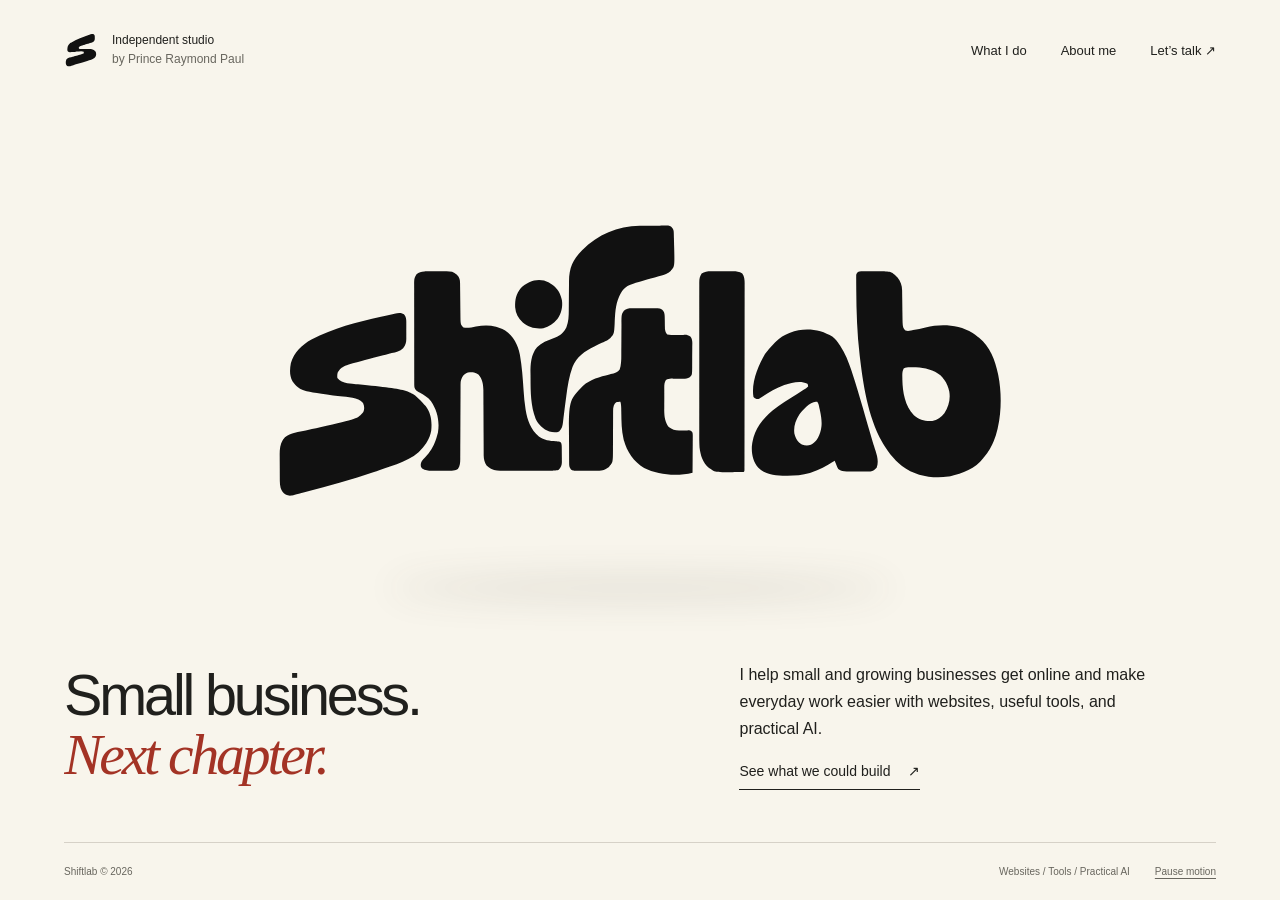
==== commit 5516b14f: "Make Shiftlab a focused studio experience with floating logo and separate views" ====
--- a/index.html
+++ b/index.html
@@ -2,38 +2,42 @@
 <html lang="en">
 <head>
 <meta charset="utf-8"><meta name="viewport" content="width=device-width, initial-scale=1">
-<title>Shiftlab | Websites & practical AI for growing businesses</title>
-<meta name="description" content="An independent studio by Prince Raymond Paul. Websites, booking tools and practical AI for small and growing businesses. Work directly with the person building it.">
+<title>Shiftlab | Websites & practical AI</title>
+<meta name="description" content="An independent studio by Prince Raymond Paul. Websites, business tools and practical AI for small and growing businesses.">
 <meta name="theme-color" content="#f8f5ec"><link rel="canonical" href="https://shiftlab.works/">
-<meta property="og:title" content="Shiftlab | Small business. Next chapter."><meta property="og:description" content="Websites, useful tools and practical AI. An independent studio by Prince Raymond Paul."><meta property="og:type" content="website"><meta property="og:url" content="https://shiftlab.works/">
-<link rel="icon" type="image/svg+xml" href="assets/favicon.svg"><link rel="stylesheet" href="index.css">
-<script src="site.js" defer></script>
+<meta property="og:title" content="Shiftlab | An independent studio"><meta property="og:description" content="Websites, business tools and practical AI. Work directly with Prince Raymond Paul."><meta property="og:type" content="website"><meta property="og:url" content="https://shiftlab.works/">
+<link rel="icon" type="image/svg+xml" href="assets/favicon.svg"><link rel="stylesheet" href="index.css"><script src="site.js" defer></script>
 </head>
 <body>
 <a class="skip" href="#main">Skip to content</a>
-<header class="header wrap">
-<a class="brand" href="#top" aria-label="Shiftlab home"><img src="assets/shiftlab.svg" alt="Shiftlab" width="1140" height="496"></a>
-<nav aria-label="Main navigation"><a href="#services">What I do</a><a href="#process">The process</a><a href="#about">The person</a></nav>
-<a class="nav-cta" href="#contact">Let’s talk <span aria-hidden="true">↗</span></a>
+<div class="studio">
+<header>
+<a class="home-link" href="#home" aria-label="Shiftlab home"><img src="assets/shiftlab-s.svg" alt="" width="42" height="44"><span>Independent studio<br><span class="quiet">by Prince Raymond Paul</span></span></a>
+<nav aria-label="Main navigation"><a href="#services">What I do</a><a href="#about">About me</a><a href="#contact">Let’s talk <span aria-hidden="true">↗</span></a></nav>
 </header>
-<main id="main">
-<section class="hero wrap" id="top" aria-labelledby="hero-title">
-<div class="eyebrow hero-kicker"><span>Independent by design.</span><span>Built by Prince. Made for your business.</span></div>
-<img class="hero-logo" src="assets/shiftlab.svg" alt="Shiftlab" width="1140" height="496" fetchpriority="high">
-<div class="hero-bottom"><h1 id="hero-title">Small business.<br><em>Next chapter.</em></h1><div class="hero-copy"><p>I help small and growing businesses get online and make everyday work easier with thoughtful websites, useful tools, and practical AI.</p><a class="button" href="#contact">Let’s make your next move <span aria-hidden="true">↗</span></a></div></div>
-<div class="hero-foot eyebrow"><span>Websites / Business tools / AI</span><a href="#services">Find your next step <span aria-hidden="true">↓</span></a></div>
+<main id="main" tabindex="-1">
+<section class="view home" id="home" aria-labelledby="home-title">
+<div class="logo-stage"><div class="logo-float"><img class="main-logo" src="assets/shiftlab.svg" alt="Shiftlab" width="1142" height="498" fetchpriority="high"></div><span class="logo-shadow" aria-hidden="true"></span></div>
+<div class="home-intro"><h1 id="home-title">Small business.<br><em>Next chapter.</em></h1><div><p>I help small and growing businesses get online and make everyday work easier with websites, useful tools, and practical AI.</p><a class="text-link" href="#services">See what we could build <span aria-hidden="true">↗</span></a></div></div>
 </section>
-<section class="intro band"><div class="wrap intro-grid"><span class="eyebrow">A little shift goes a long way.</span><p>A clearer website.<br>One less spreadsheet.<br><span>More time for your business.</span></p></div></section>
-<section class="wrap section" id="services" aria-labelledby="services-title">
-<div class="section-heading"><div><p class="eyebrow">01 / What I can help with</p><h2 id="services-title">Good tools.<br>Real-world problems.</h2></div><p>You bring the business.<br>I help figure out what to build.</p></div>
-<div class="service"><span class="service-number">01</span><div><h3>Get your business online.</h3><p>A home for your business that looks like you, explains what you do, and gives people a clear next step.</p></div><ul><li>Business websites & redesigns</li><li>Service pages & product catalogs</li><li>Enquiry & booking journeys</li></ul><a href="#contact" aria-label="Discuss a website project">↗</a></div>
-<div class="service"><span class="service-number">02</span><div><h3>Make the day-to-day easier.</h3><p>Bring scattered information and repetitive tasks into a tool that fits the way your business works.</p></div><ul><li>Booking & appointment tools</li><li>Admin dashboards</li><li>Forms & connected workflows</li></ul><a href="#contact" aria-label="Discuss a business tool">↗</a></div>
-<div class="service"><span class="service-number">03</span><div><h3>Put AI to useful work.</h3><p>Start with one specific task. Build a small version, check the results together, and keep people in control.</p></div><ul><li>Customer-support assistants</li><li>Writing & content helpers</li><li>Turning text into product data</li></ul><a href="#contact" aria-label="Discuss a practical AI project">↗</a></div>
+<section class="view services" id="services" aria-labelledby="services-title" hidden>
+<div class="view-heading"><p class="small">What I do</p><h2 id="services-title">What’s getting<br><em>in your way?</em></h2><p>Pick the thing that sounds familiar.</p></div>
+<div class="service-notes">
+<details open><summary>Your business needs a better home online.<span aria-hidden="true">+</span></summary><div><p>A website that explains what you do and makes it easy for someone to enquire, book, or browse your products. I can start fresh or work with what you already have.</p><p class="small quiet">Websites · Redesigns · Catalogs · Enquiry journeys</p><a class="text-link" href="#contact">Talk about your website ↗</a></div></details>
+<details><summary>You’re doing the same admin every day.<span aria-hidden="true">+</span></summary><div><p>Let’s look at where the time goes. A booking tool, a simple dashboard, or a connection between the tools you use could take a few repetitive jobs off your hands.</p><p class="small quiet">Bookings · Dashboards · Forms · Connected workflows</p><a class="text-link" href="#contact">Talk about your workflow ↗</a></div></details>
+<details><summary>You’re curious about what AI could help with.<span aria-hidden="true">+</span></summary><div><p>We can try it on one useful task, like drafting replies, improving written content, or organizing product information. Start with a small version and review the results before relying on it.</p><p class="small quiet">Support assistants · Writing tools · Product information</p><a class="text-link" href="#contact">Explore an idea ↗</a></div></details>
+</div>
 </section>
-<section class="wrap section about" id="about" aria-labelledby="about-title"><div class="portrait"><img src="founder.jpg" alt="Prince Raymond Paul, the person behind Shiftlab" width="600" height="700" loading="lazy"><span class="portrait-label">The person behind the pixels.</span></div><div class="about-copy"><p class="eyebrow">02 / One person. A direct line.</p><h2 id="about-title">Hey, I’m Prince.<br><em>This is my lab.</em></h2><p>Shiftlab is my independent studio for building websites and software for small and growing businesses.</p><p>I like taking a messy, everyday problem and making something useful out of it. Sometimes that’s a website. Sometimes it’s a booking tool. Sometimes AI can help.</p><p>You work directly with me, from figuring out the first step to building and handing it over.</p><a class="text-link" href="mailto:shiftlab.global@gmail.com">Say hello to me <span aria-hidden="true">↗</span></a></div></section>
-<section class="process-section section" id="process"><div class="wrap"><div class="section-heading"><div><p class="eyebrow">03 / How we’ll work</p><h2>A clear path<br>from here to there.</h2></div><p>Start small. Talk often.<br>Build something you can actually use.</p></div><ol class="process"><li><span>01 / Talk</span><h3>Find the useful thing.</h3><p>Tell me what you do, what’s getting in the way, and what you want to improve.</p></li><li><span>02 / Make</span><h3>Build it together.</h3><p>We agree on the scope and price, then review the work as it takes shape.</p></li><li><span>03 / Launch</span><h3>Make it yours.</h3><p>Test the details, put it live, and walk through how to use it. Agree on any ongoing support separately.</p></li></ol></div></section>
-<section class="wrap section faq" aria-labelledby="faq-title"><div><p class="eyebrow">A few things you might wonder</p><h2 id="faq-title">Before we talk.</h2></div><div><details><summary>I’m not sure what I need yet.</summary><p>That’s a good place to start. Bring the problem: too many missed enquiries, a website that feels out of date, or a task that takes too long. We can figure out a sensible first step.</p></details><details><summary>Do I need AI in my business?</summary><p>Only if it helps with a real task. A clear website or a simple form may be the better answer. For an AI feature, we’ll decide what it should do, how to check its output, and when a person should step in.</p></details><details><summary>What will it cost?</summary><p>The price depends on the scope, integrations, and content involved. After a conversation, I’ll put together a proposal with the deliverables, timeline, and any ongoing tool costs before work begins.</p></details></div></section>
-<section class="contact" id="contact" aria-labelledby="contact-title"><div class="wrap"><p class="eyebrow">A new chapter starts with a conversation.</p><div class="contact-heading"><h2 id="contact-title">What’s your<br><em>next move?</em></h2><img src="assets/shiftlab-s.svg" alt="" width="200" height="214" loading="lazy"></div><div class="contact-bottom"><p>Tell me about your business and the thing<br>you’d like to make better.</p><a class="button button-cream" href="https://cal.com/prince-raymond-paul-zqkent/30min" target="_blank" rel="noopener noreferrer">Book a 30-minute chat <span aria-hidden="true">↗</span></a></div><a class="email" href="mailto:shiftlab.global@gmail.com">shiftlab.global@gmail.com ↗</a></div></section>
+<section class="view about" id="about" aria-labelledby="about-title" hidden>
+<figure><img src="founder.jpg" alt="Prince Raymond Paul" width="600" height="700" loading="lazy"><figcaption>Prince Raymond Paul / Founder & builder</figcaption></figure>
+<div class="about-copy"><p class="small">A person, not a department.</p><h2 id="about-title">Hey, I’m Prince.<br><em>This is my lab.</em></h2><p>Shiftlab is my independent studio. I build websites and software for small and growing businesses.</p><p>I like figuring out how things work, where they get frustrating, and what I can make to help. Sometimes that means a website. Sometimes it means a tool you use every morning.</p><p>You’ll work directly with me. We’ll agree on what to build, the cost, and the timeline before getting started.</p><a class="text-link" href="#contact">Say hello ↗</a></div>
+</section>
+<section class="view contact" id="contact" aria-labelledby="contact-title" hidden>
+<div><p class="small">Tell me a little about your business.</p><h2 id="contact-title">What are you<br><em>working on?</em></h2><a class="email" href="mailto:shiftlab.global@gmail.com">shiftlab.global@gmail.com <span aria-hidden="true">↗</span></a></div>
+<div class="contact-note"><p>A rough idea is enough.<br>You don’t need a brief or the technical words.</p><a class="text-link" href="https://cal.com/prince-raymond-paul-zqkent/30min" target="_blank" rel="noopener noreferrer">Or book a 30-minute chat ↗</a><p class="small quiet">We can talk through what you need, what’s realistic, and where to start.</p></div>
+</section>
 </main>
-<footer class="wrap"><img src="assets/shiftlab.svg" alt="Shiftlab" width="1140" height="496"><p>Independent studio.<br>Websites. Tools. A little forward motion.</p><a href="mailto:shiftlab.global@gmail.com">Say hello ↗</a><span>© <span id="year">2026</span> Shiftlab</span></footer>
+<footer><a href="#home" class="footer-home">Shiftlab © <span id="year">2026</span></a><span class="footer-note">Websites / Tools / Practical AI</span><button id="motion-toggle" type="button" aria-pressed="false" hidden>Pause motion</button></footer>
+</div>
+<noscript><style>.view[hidden]{display:grid!important}.studio{height:auto!important}main{overflow:visible!important}.view{min-height:75vh}.logo-float,.logo-shadow{animation:none!important}</style></noscript>
 </body></html>
--- a/index.css
+++ b/index.css
@@ -1 +1 @@
-:root{--paper:#f8f5ec;--ink:#191919;--red:#b92d1c;--line:#cecac0;--muted:#626159}*{box-sizing:border-box}html{scroll-behavior:smooth;scroll-padding-top:32px}body{margin:0;background:var(--paper);color:var(--ink);font-family:Arial,Helvetica,sans-serif;-webkit-font-smoothing:antialiased}a{color:inherit;text-decoration:none}button,a,summary{-webkit-tap-highlight-color:transparent}a:focus-visible,summary:focus-visible{outline:3px solid var(--red);outline-offset:6px}img{display:block;max-width:100%;height:auto}p{line-height:1.65;margin:0 0 20px}h1,h2,h3{margin:0;font-weight:600;letter-spacing:-.055em;line-height:1.04}h1{font-size:clamp(42px,4.7vw,72px)}h2{font-size:clamp(38px,4.4vw,66px)}h3{font-size:30px;letter-spacing:-.035em}em{font-family:Georgia,'Times New Roman',serif;font-weight:400}::selection{background:var(--red);color:var(--paper)}.wrap{width:min(1280px,calc(100% - 100px));margin:auto}.eyebrow{font-family:'Courier New',monospace;font-size:11px;letter-spacing:.065em;text-transform:uppercase;line-height:1.6}.header{height:108px;display:flex;align-items:center;justify-content:space-between;border-bottom:1px solid var(--ink);gap:24px}.brand{width:120px}.header nav{display:flex;gap:34px;font-size:13px}.header nav a:hover,.text-link:hover{text-decoration:underline;text-underline-offset:5px}.nav-cta{border:1px solid var(--ink);border-radius:30px;padding:13px 20px;font-size:13px}.nav-cta span{margin-left:20px}.nav-cta:hover{background:var(--ink);color:var(--paper)}.hero{padding:28px 0 24px}.hero-kicker{display:flex;justify-content:space-between}.hero-logo{width:100%;height:auto;margin:15px 0 0;max-height:390px;object-fit:contain}.hero-bottom{display:grid;grid-template-columns:1.1fr 1fr;gap:10%;align-items:start;padding:28px 0 48px}.hero h1 em{color:var(--red)}.hero-copy{padding-top:6px;font-size:18px;max-width:440px}.button{display:inline-flex;align-items:center;justify-content:space-between;gap:38px;background:var(--ink);color:var(--paper);border-radius:40px;padding:18px 24px;font-size:14px;line-height:1.25;transition:transform .2s,background .2s}.button:hover{background:var(--red);transform:translateY(-2px)}.button span{font-size:22px}.hero-foot{display:flex;justify-content:space-between;border-top:1px solid var(--line);padding-top:18px}.band{background:var(--red);color:var(--paper)}.intro{padding:65px 0}.intro-grid{display:grid;grid-template-columns:1fr 1.5fr;gap:40px}.intro p{font-size:clamp(26px,3.2vw,45px);font-weight:500;line-height:1.25;letter-spacing:-.035em;margin:0}.intro p span{font-family:Georgia,serif;font-style:italic}.section{padding-top:100px;padding-bottom:100px}.section-heading{display:flex;justify-content:space-between;align-items:end;gap:50px;margin-bottom:52px}.section-heading .eyebrow,.about .eyebrow,.faq .eyebrow{margin-bottom:22px}.section-heading>p{max-width:340px;font-size:15px;margin-bottom:3px;color:var(--muted)}.service{display:grid;grid-template-columns:60px 1.35fr 1fr 40px;gap:30px;align-items:start;border-top:1px solid var(--line);padding:35px 0}.service:last-child{border-bottom:1px solid var(--line)}.service-number{font-family:Georgia,serif;font-style:italic;font-size:24px;color:var(--red)}.service p{font-size:15px;color:var(--muted);max-width:440px;margin:16px 0 0}.service ul{font-size:13px;list-style:none;padding:0;margin:4px 0 0;line-height:2.2}.service>a{width:40px;height:40px;border:1px solid var(--line);border-radius:50%;display:grid;place-items:center;font-size:23px}.service>a:hover{background:var(--ink);color:var(--paper)}.text-link{font-size:14px;white-space:nowrap}.about{display:grid;grid-template-columns:.85fr 1.2fr;gap:10%;align-items:center}.portrait{position:relative;transform:rotate(-3deg);margin:12px}.portrait img{width:100%;height:450px;object-fit:cover;filter:grayscale(1);border:12px solid #e6e2d8}.portrait-label{background:var(--red);color:var(--paper);padding:12px 15px;position:absolute;bottom:20px;right:-20px;transform:rotate(5deg);font-family:'Courier New',monospace;font-size:12px}.about-copy h2{margin-bottom:30px}.about-copy>p:not(.eyebrow){font-size:16px;color:var(--muted);max-width:520px}.about-copy .text-link{display:inline-block;margin-top:10px;border-bottom:1px solid;padding-bottom:5px}.process-section{background:#232722;color:var(--paper)}.process-section .section-heading>p{color:#c8cbbf}.process{display:grid;grid-template-columns:repeat(3,1fr);gap:45px;list-style:none;padding:0;margin:0}.process li{border-top:1px solid #777b70;padding-top:25px}.process li>span{font-family:'Courier New',monospace;font-size:11px;text-transform:uppercase}.process h3{font-size:26px;margin:25px 0 18px}.process p{color:#c8cbbf;font-size:14px;margin:0}.faq{display:grid;grid-template-columns:1fr 1.3fr;gap:70px}.faq h2{font-size:44px}details{border-top:1px solid var(--line)}details:last-child{border-bottom:1px solid var(--line)}summary{list-style:none;display:flex;justify-content:space-between;gap:20px;align-items:center;padding:25px 0;cursor:pointer;font-size:16px}summary::-webkit-details-marker{display:none}summary:after{content:'+';font-size:24px;font-weight:400}details[open] summary:after{content:'−'}details p{font-size:14px;color:var(--muted);padding-right:30px}.contact{padding:65px 0;background:var(--red);color:var(--paper)}.contact-heading{display:flex;justify-content:space-between;align-items:center;gap:40px}.contact h2{font-size:clamp(60px,8.5vw,125px);line-height:.98}.contact-heading img{width:210px;filter:invert(1);transform:rotate(-12deg);opacity:.95}.contact-bottom{display:flex;align-items:center;justify-content:space-between;margin-top:40px;gap:25px}.contact-bottom p{margin:0;font-size:16px}.button-cream{background:var(--paper);color:var(--ink)}.button-cream:hover{background:var(--ink);color:var(--paper)}.email{display:inline-block;margin-top:30px;border-bottom:1px solid currentColor;padding-bottom:6px;font-size:14px}.contact a:focus-visible{outline-color:var(--paper)}footer{display:flex;justify-content:space-between;gap:30px;align-items:center;padding-top:35px;padding-bottom:35px;font-size:11px}footer>img{width:130px}footer p{margin:0;font-size:12px}footer a{text-decoration:underline;text-underline-offset:4px}.skip{position:fixed;left:15px;top:-80px;background:var(--ink);color:white;padding:15px;z-index:20}.skip:focus{top:15px}@media(min-width:1600px){.hero-logo{max-height:430px}}@media(max-width:900px){.wrap{width:calc(100% - 48px)}.hero-logo{margin:30px 0 10px}.hero-bottom{gap:35px}.hero-copy{font-size:16px}.service{grid-template-columns:35px 1fr 1fr 35px;gap:18px}.service h3{font-size:24px}.about{gap:45px}.portrait img{height:380px}.portrait-label{font-size:10px}.section{padding-top:75px;padding-bottom:75px}.project-art{height:300px}.project-wide{column-gap:30px}.faq{gap:35px}.contact-heading img{width:150px}}@media(max-width:600px){.wrap{width:calc(100% - 36px)}.header{height:84px;gap:12px;flex-wrap:wrap}.brand{width:105px}.header nav{order:3;width:100%;justify-content:space-between;font-size:11px;padding-bottom:15px;gap:16px}.header{height:auto;padding-top:15px;row-gap:12px}.nav-cta{padding:10px 14px;font-size:11px}.hero{padding-top:18px}.hero-kicker{font-size:8px;gap:20px}.hero-kicker span:last-child{text-align:right;max-width:135px}.hero-logo{margin:26px 0 12px}.hero-bottom{grid-template-columns:1fr;gap:22px;padding:14px 0 30px}.hero h1{font-size:48px}.hero-copy{max-width:100%;font-size:16px}.button{padding:16px 22px;font-size:13px}.hero-foot{font-size:8px;gap:15px}.intro{padding:40px 0}.intro-grid{grid-template-columns:1fr;gap:20px}.intro p{font-size:32px}.section{padding-top:60px;padding-bottom:60px}.section-heading{display:block;margin-bottom:35px}.section-heading>p{margin-top:22px;max-width:100%}.section-heading .eyebrow{margin-bottom:16px}h2{font-size:42px}.service{grid-template-columns:28px 1fr 30px;gap:14px;padding:26px 0}.service h3{font-size:25px}.service p{font-size:14px}.service ul{grid-column:2;font-size:12px;margin-top:0}.service>a{grid-column:3;grid-row:1;width:30px;height:30px;font-size:20px}.project-grid{grid-template-columns:1fr;gap:35px}.project-art{height:310px;padding:25px}.reply-title{font-size:82px}.katha-title{font-size:46px}.project-wide{display:block;grid-column:auto}.project-wide .project-caption{margin-top:25px}.project-wide .project-art{height:310px}.sushi-title{font-size:48px}.more-work{display:block;margin-top:35px}.more-work .text-link{display:inline-block;margin-top:18px}.about{grid-template-columns:1fr;gap:40px}.portrait{max-width:340px;width:calc(100% - 20px);margin:10px auto}.portrait img{height:370px}.portrait-label{right:-8px}.about-copy h2{font-size:44px}.process{grid-template-columns:1fr;gap:30px}.process h3{margin:15px 0 12px}.faq{grid-template-columns:1fr;gap:30px}.faq h2{font-size:40px}summary{font-size:15px}.contact{padding:45px 0}.contact .eyebrow{font-size:9px}.contact h2{font-size:61px}.contact-heading{gap:10px}.contact-heading img{width:75px}.contact-bottom{display:block;margin-top:28px}.contact-bottom p{font-size:14px;margin-bottom:25px}.email{font-size:13px}footer{flex-wrap:wrap;gap:25px}footer>img{width:110px}footer p{width:calc(100% - 145px);font-size:10px}footer>span{margin-left:auto}}@media(prefers-reduced-motion:reduce){html{scroll-behavior:auto}*,*:before,*:after{transition:none!important;animation:none!important}}
+:root{--paper:#f8f5ec;--ink:#20201d;--muted:#68665e;--red:#a33325;--line:#d6d1c7}*{box-sizing:border-box}body{margin:0;background:var(--paper);color:var(--ink);font-family:Arial,Helvetica,sans-serif;-webkit-font-smoothing:antialiased}a{color:inherit;text-decoration:none}img{display:block;max-width:100%;height:auto}button{font:inherit;color:inherit}p{font-size:16px;line-height:1.7;margin:0 0 20px}h1,h2{font-weight:500;letter-spacing:-.055em;line-height:1.04;margin:0}h1{font-size:clamp(38px,4.5vw,68px)}h2{font-size:clamp(42px,5.5vw,80px)}em{font-family:Georgia,'Times New Roman',serif;font-weight:400;color:var(--red)}a:focus-visible,button:focus-visible,summary:focus-visible{outline:2px solid var(--red);outline-offset:7px}::selection{background:var(--red);color:var(--paper)}.studio{height:100svh;min-height:620px;max-width:1600px;margin:auto;padding:0 5%;display:grid;grid-template-rows:100px minmax(0,1fr) 58px}header{display:flex;justify-content:space-between;align-items:center;gap:30px}.home-link{display:flex;gap:14px;align-items:center;font-size:12px;line-height:1.6}.home-link img{width:34px}.quiet{color:var(--muted)}nav{display:flex;gap:34px;font-size:13px}nav a{position:relative;padding:12px 0}nav a:after{content:'';position:absolute;height:1px;background:var(--red);bottom:4px;left:0;right:0;transform:scaleX(0);transform-origin:left;transition:transform .25s}nav a:hover:after,nav a[aria-current=page]:after{transform:scaleX(1)}main{min-height:0;overflow:auto;scrollbar-width:thin;outline:none}.view{min-height:100%;max-width:1250px;margin:auto}.view[hidden]{display:none!important}.home{display:grid;grid-template-rows:minmax(240px,1fr) auto;padding-bottom:28px}.logo-stage{display:grid;place-items:center;position:relative;isolation:isolate;padding:10px 0 38px}.logo-float{width:min(78%,800px);animation:float 8s ease-in-out infinite;will-change:transform}.main-logo{width:100%;animation:arrive 1.8s cubic-bezier(.2,.65,.3,1) both}.logo-shadow{position:absolute;bottom:9%;left:28%;width:44%;height:22px;border-radius:50%;background:#433d31;opacity:.13;filter:blur(18px);z-index:-1;animation:breathe 8s ease-in-out infinite}.logo-stage:hover .logo-shadow{filter:blur(24px)}.home-intro{display:grid;grid-template-columns:1.2fr 1fr;gap:9%;align-items:center;padding:12px 0 24px}.home-intro>div{max-width:430px}.home-intro p{font-size:16px}.text-link{display:inline-block;font-size:14px;border-bottom:1px solid var(--ink);padding:0 0 7px;line-height:1.4}.text-link:hover{color:var(--red);border-color:var(--red)}.text-link span{margin-left:14px}.small{font-size:12px;line-height:1.6}.services{display:grid;grid-template-columns:1fr 1.15fr;gap:8%;align-content:center;padding:50px 0}.view-heading>p:first-child,.about-copy>p:first-child,.contact>div>p:first-child{margin-bottom:25px}.view-heading>p:last-child{margin-top:28px;color:var(--muted);font-size:14px}.service-notes{padding-top:20px}.service-notes details{border-top:1px solid var(--line)}.service-notes details:last-child{border-bottom:1px solid var(--line)}summary{font-size:clamp(18px,1.8vw,25px);line-height:1.3;letter-spacing:-.025em;list-style:none;cursor:pointer;padding:23px 0;display:flex;gap:25px;align-items:start;justify-content:space-between}summary::-webkit-details-marker{display:none}summary span{font-size:22px;font-weight:400;transition:transform .2s}details[open] summary span{transform:rotate(45deg)}details>div{padding:0 25px 25px 0}details p{font-size:14px}details .small{font-size:11px}.about{display:grid;grid-template-columns:.8fr 1.2fr;gap:10%;align-content:center;align-items:center;padding:35px 0 45px}.about figure{margin:0;max-width:380px}.about figure img{height:clamp(280px,46vh,460px);width:100%;object-fit:cover;filter:grayscale(.65)}figcaption{font-size:10px;color:var(--muted);margin-top:13px}.about-copy{max-width:530px}.about h2{font-size:clamp(38px,4.7vw,66px);margin-bottom:27px}.about-copy p{font-size:15px}.contact{display:grid;grid-template-columns:1.4fr 1fr;gap:10%;align-content:center;align-items:end;padding:45px 0 65px}.contact h2{font-size:clamp(52px,7vw,100px)}.email{display:inline-block;margin-top:45px;font-size:clamp(15px,1.8vw,25px);letter-spacing:-.025em;border-bottom:1px solid var(--ink);padding-bottom:10px}.email:hover{color:var(--red)}.email span{margin-left:12px}.contact-note{max-width:300px}.contact-note>p:first-child{font-size:18px}.contact-note .small{margin:30px 0 0}.contact-note .text-link{font-size:13px}footer{display:flex;align-items:center;justify-content:space-between;gap:25px;font-size:10px;border-top:1px solid var(--line);color:var(--muted)}footer button{border:0;background:none;cursor:pointer;font-size:10px;padding:10px 0;text-decoration:underline;text-underline-offset:3px}.footer-note{margin-left:auto}footer a:hover{color:var(--red)}.skip{position:fixed;top:-80px;left:20px;background:var(--ink);color:var(--paper);padding:15px;z-index:10}.skip:focus{top:15px}.motion-paused .logo-float,.motion-paused .logo-shadow{animation-play-state:paused}.view:not(.home){animation:view-in .35s ease both}@keyframes float{0%,100%{transform:translateY(3px) rotate(-.5deg)}50%{transform:translateY(-13px) rotate(.5deg)}}@keyframes breathe{0%,100%{transform:scaleX(1);opacity:.15}50%{transform:scaleX(.88);opacity:.09}}@keyframes arrive{from{opacity:0;filter:blur(9px);transform:translateY(10px)}to{opacity:1;filter:blur(0);transform:translateY(0)}}@keyframes view-in{from{opacity:0;transform:translateY(7px)}to{opacity:1;transform:translateY(0)}}@media(max-width:900px){.studio{padding:0 4%;grid-template-rows:90px minmax(0,1fr) 52px}.home-link{font-size:10px;gap:8px}.home-link img{width:28px}nav{gap:20px;font-size:12px}.home-intro{gap:35px}.home-intro p{font-size:14px}.logo-float{width:90%}.services{gap:40px}.about{gap:40px}.about-copy p{font-size:14px}.contact{gap:30px}.contact-note>p:first-child{font-size:16px}.contact h2{font-size:65px}}@media(max-width:600px){.studio{padding:0 22px;min-height:650px;grid-template-rows:104px minmax(0,1fr) 48px}header{flex-wrap:wrap;gap:0;align-content:center;row-gap:12px}.home-link{font-size:10px}.home-link img{width:25px}.home-link>span br{display:none}.home-link .quiet{display:block}nav{width:100%;justify-content:space-between;font-size:12px;gap:10px}nav a{padding:4px 0 8px}.home{grid-template-rows:minmax(180px,1fr) auto;padding-bottom:8px}.logo-stage{padding:0 0 20px}.logo-float{width:100%}.logo-shadow{height:14px;bottom:12%;left:22%;width:56%;filter:blur(15px)}.home-intro{grid-template-columns:1fr;gap:18px;padding:8px 0 16px}.home h1{font-size:43px}.home-intro p{font-size:14px;line-height:1.6;margin-bottom:14px}.text-link{font-size:12px}.services{grid-template-columns:1fr;gap:15px;padding:28px 0 35px;align-content:start}.view-heading h2{font-size:43px}.view-heading>p:first-child{margin-bottom:14px}.view-heading>p:last-child{margin-top:18px;margin-bottom:5px}.service-notes{padding:0}summary{font-size:19px;padding:19px 0}.about{grid-template-columns:1fr;gap:25px;padding:25px 0 35px}.about figure{max-width:none;display:flex;gap:15px;align-items:end}.about figure img{width:120px;height:145px}.about figcaption{max-width:100px;line-height:1.6}.about h2{font-size:42px;margin-bottom:22px}.about-copy>p:first-child{margin-bottom:15px}.contact{grid-template-columns:1fr;gap:36px;padding:30px 0;align-content:center}.contact h2{font-size:58px}.contact>div>p:first-child{margin-bottom:20px}.email{margin-top:30px;font-size:17px}.contact-note{max-width:100%}.contact-note>p:first-child{font-size:15px;margin-bottom:17px}.contact-note .small{margin-top:20px;max-width:270px}footer{gap:12px;font-size:9px}.footer-note{display:none}footer button{font-size:9px;margin-left:auto}}@media(prefers-reduced-motion:reduce){*,*:before,*:after{animation:none!important;transition:none!important}.main-logo{opacity:1;filter:none}.logo-float{transform:none}.logo-shadow{opacity:.12}}
